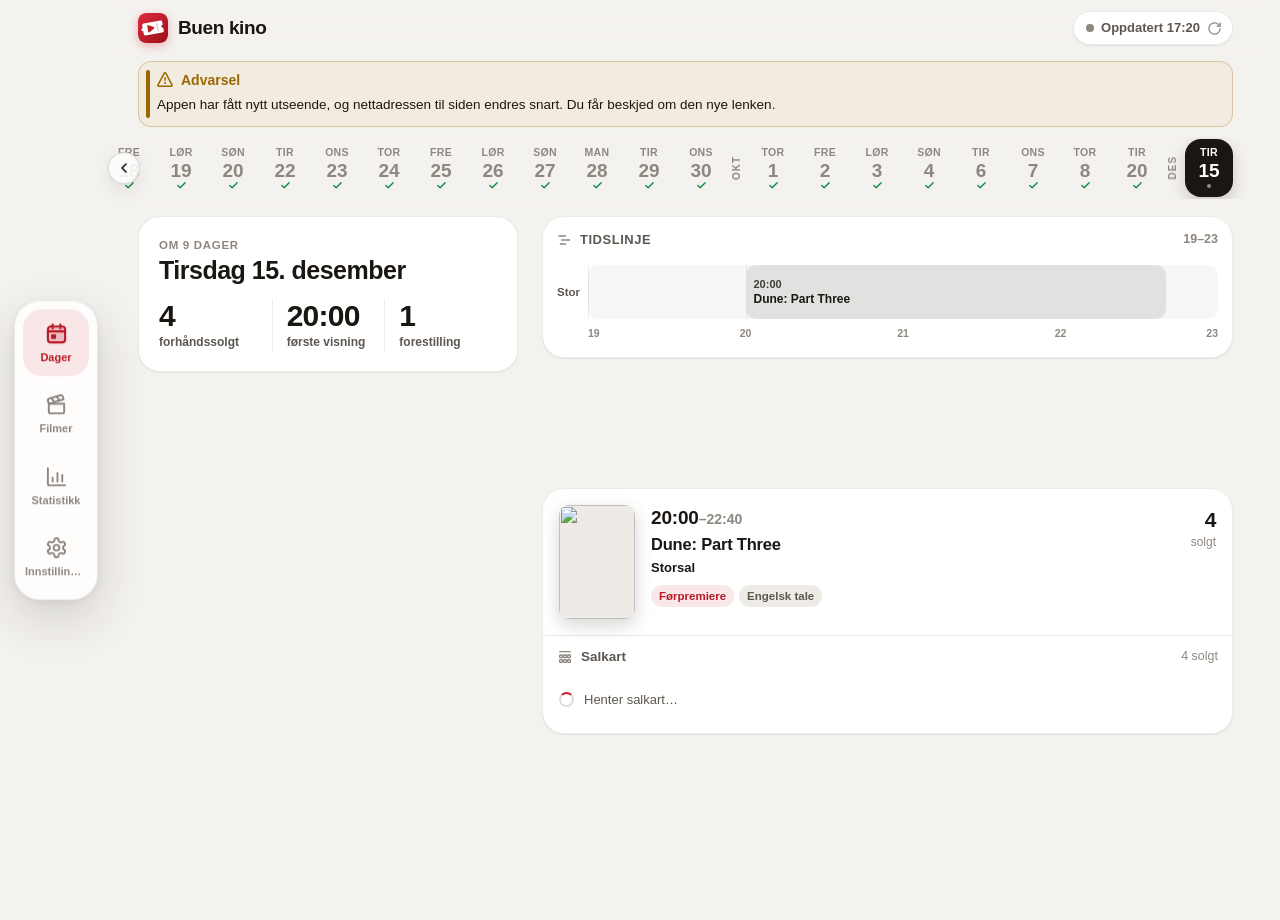
==== public/index.html @ 054a4070 "Polish the new UI: desktop layout, stretch navigation, warning banner - Desktop: rail centred on the" ====
<!DOCTYPE html>
<html lang="nb" data-theme="light">
  <head>
    <meta charset="UTF-8" />
    <meta name="viewport" content="width=device-width, initial-scale=1, viewport-fit=cover" />
    <meta name="theme-color" content="#f4f2ef" />
    <meta name="color-scheme" content="light dark" />
    <meta name="mobile-web-app-capable" content="yes" />
    <meta name="apple-mobile-web-app-capable" content="yes" />
    <meta name="apple-mobile-web-app-title" content="Cinema Info" />
    <meta name="apple-mobile-web-app-status-bar-style" content="black-translucent" />
    <meta name="format-detection" content="telephone=no" />
    <meta name="description" content="Buen kino – program, tider, solgte billetter og innslipp" />
    <link rel="manifest" href="manifest.webmanifest" />
    <link rel="icon" href="assets/favicon.svg" type="image/svg+xml" />
    <link rel="icon" href="assets/icons/icon-192.png" type="image/png" sizes="192x192" />
    <link rel="apple-touch-icon" href="assets/apple-touch-icon.png" />
    <meta property="og:type" content="website" />
    <meta property="og:title" content="Cinema Info" />
    <meta property="og:description" content="Program, tider og solgte billetter for Buen kino" />
    <meta property="og:url" content="https://t3lluz.github.io/Cinema-Info/" />
    <meta property="og:image" content="https://t3lluz.github.io/Cinema-Info/assets/icons/icon-512.png" />
    <meta name="twitter:card" content="summary" />
    <title>Buen kino</title>
    <link rel="preconnect" href="https://api.dx.no" crossorigin />
    <link rel="preconnect" href="https://cdn.sanity.io" crossorigin />
    <link rel="stylesheet" href="css/styles.css?v=dev" />
    <script>
      // Paint the saved theme before the first frame, so a dark visitor
      // never sees a light flash. "system"/unset follows the device.
      try {
        var p = JSON.parse(localStorage.getItem("cinemaInfoPrefs") || "{}");
        var dark =
          p.theme === "dark" ||
          (p.theme !== "light" &&
            window.matchMedia &&
            window.matchMedia("(prefers-color-scheme: dark)").matches);
        document.documentElement.dataset.theme = dark ? "dark" : "light";
        document.querySelector('meta[name="theme-color"]').content = dark ? "#0c0c0e" : "#f4f2ef";
        if (p.lang === "en") document.documentElement.lang = "en";
      } catch (e) {}
    </script>
    <link rel="modulepreload" href="js/i18n.js?v=dev" />
    <link rel="modulepreload" href="js/core.js?v=dev" />
    <link rel="modulepreload" href="js/data.js?v=dev" />
    <link rel="modulepreload" href="js/ui.js?v=dev" />
    <link rel="modulepreload" href="js/seats.js?v=dev" />
    <link rel="modulepreload" href="js/day.js?v=dev" />
    <link rel="modulepreload" href="js/movies.js?v=dev" />
    <link rel="modulepreload" href="js/stats.js?v=dev" />
    <link rel="modulepreload" href="js/settings.js?v=dev" />
    <link rel="modulepreload" href="js/sheet.js?v=dev" />
  </head>
  <body data-tab="day">
    <div id="app" class="app">
      <header id="appbar" class="appbar">
        <div class="appbar-row">
          <div class="brand">
            <img class="brand-mark" src="assets/favicon.svg" alt="" width="30" height="30" />
            <span class="brand-name">Buen kino</span>
          </div>
          <button id="statusBtn" class="status-btn" type="button" data-kind="loading" aria-label="Oppdater">
            <span class="status-dot" aria-hidden="true"></span>
            <span id="statusText" class="status-text">Henter…</span>
            <svg class="icon status-icon" viewBox="0 0 24 24" fill="none" stroke="currentColor" stroke-width="2" stroke-linecap="round" stroke-linejoin="round" aria-hidden="true"><path d="M21 12a9 9 0 1 1-2.6-6.4L21 8"/><path d="M21 3v5h-5"/></svg>
          </button>
        </div>
      </header>

      <!-- The warning sits right under the header on every tab and scrolls
           away; the day strip below it sticks under the header on its own. -->
      <section id="notice" class="notice" role="note" aria-label="Advarsel" hidden></section>

      <div id="dayDock" class="day-dock">
        <div id="dayBar" class="day-bar">
          <button id="jumpTodayBtn" class="jump-today" type="button" inert aria-hidden="true" data-i18n-aria="jumpTodayAria" aria-label="Gå til i dag">
            <svg class="icon" viewBox="0 0 24 24" fill="none" stroke="currentColor" stroke-width="2.4" stroke-linecap="round" stroke-linejoin="round" aria-hidden="true"><path d="m15 18-6-6 6-6"/></svg>
            <span data-i18n="jumpToday">I dag</span>
          </button>
          <div class="hs hs-days" data-hs>
            <button type="button" class="hs-btn hs-prev" data-hs-dir="-1" data-i18n-aria="scrollPrev" aria-label="Rull til venstre">
              <svg class="icon" viewBox="0 0 24 24" fill="none" stroke="currentColor" stroke-width="2" stroke-linecap="round" stroke-linejoin="round" aria-hidden="true"><path d="m15 18-6-6 6-6"/></svg>
            </button>
            <button type="button" class="hs-btn hs-next" data-hs-dir="1" data-i18n-aria="scrollNext" aria-label="Rull til høyre">
              <svg class="icon" viewBox="0 0 24 24" fill="none" stroke="currentColor" stroke-width="2" stroke-linecap="round" stroke-linejoin="round" aria-hidden="true"><path d="m9 18 6-6-6-6"/></svg>
            </button>
            <div id="dayTabs" class="day-strip" data-hs-track role="tablist" data-i18n-aria="chooseDay" aria-label="Velg dag"></div>
          </div>
        </div>
      </div>

      <div id="ptr" class="ptr" aria-hidden="true">
        <span class="ptr-bubble">
          <svg class="icon ptr-icon" viewBox="0 0 24 24" fill="none" stroke="currentColor" stroke-width="2.2" stroke-linecap="round" stroke-linejoin="round"><path d="M21 12a9 9 0 1 1-2.6-6.4L21 8"/><path d="M21 3v5h-5"/></svg>
        </span>
        <span class="ptr-label">Dra for å oppdatere</span>
      </div>

      <main class="main">
        <section id="view-day" class="view view-day" aria-live="polite">
          <div id="pager" class="pager">
            <div id="dayPage" class="page">
              <div class="card skeleton-card is-hero" aria-hidden="true"><i></i><i></i><i></i></div>
              <div class="day-shows" aria-hidden="true">
                <div class="card skeleton-card is-short"><i></i><i></i></div>
                <div class="card skeleton-card is-short"><i></i><i></i></div>
              </div>
            </div>
            <div id="dayGhost" class="page is-ghost" hidden aria-hidden="true"></div>
          </div>
        </section>

        <section id="view-movies" class="view view-movies" hidden>
          <div class="page">
            <div id="moviesHead"></div>
            <div class="search" role="search">
              <svg class="icon search-icon" viewBox="0 0 24 24" fill="none" stroke="currentColor" stroke-width="2" stroke-linecap="round" stroke-linejoin="round" aria-hidden="true"><circle cx="11" cy="11" r="7"/><path d="m20 20-3.6-3.6"/></svg>
              <input
                id="searchInput"
                type="search"
                enterkeyhint="search"
                autocomplete="off"
                autocorrect="off"
                autocapitalize="off"
                spellcheck="false"
                maxlength="100"
                data-i18n-placeholder="searchPlaceholder"
                placeholder="Søk film, dag eller klokkeslett…"
                data-i18n-aria="searchAria"
                aria-label="Søk etter film, dag eller klokkeslett på Buen"
                aria-controls="searchResults"
                aria-expanded="false"
              />
              <button id="searchClear" class="search-clear" type="button" hidden data-i18n-aria="searchClear" aria-label="Tøm søk">
                <svg class="icon" viewBox="0 0 24 24" fill="none" stroke="currentColor" stroke-width="2.4" stroke-linecap="round" aria-hidden="true"><path d="M18 6 6 18M6 6l12 12"/></svg>
              </button>
            </div>
            <div id="searchResults" class="search-results" hidden></div>
            <div id="moviesBody"></div>
          </div>
        </section>

        <section id="view-stats" class="view view-stats" hidden>
          <div id="statsContent" class="page"></div>
        </section>

        <section id="view-settings" class="view view-settings" hidden>
          <div id="settingsContent" class="page"></div>
        </section>
      </main>

      <nav id="tabbar" class="tabbar" data-i18n-aria="nav.aria" aria-label="Hovedmeny">
        <div class="tabbar-inner" role="tablist">
          <span class="tab-indicator" aria-hidden="true"></span>
          <button type="button" class="tab" role="tab" data-tab="day" aria-selected="true" aria-controls="view-day">
            <svg class="icon nav-icon ni-day" viewBox="0 0 24 24" fill="none" stroke="currentColor" stroke-width="2" stroke-linecap="round" stroke-linejoin="round" aria-hidden="true"><rect class="ni-fill" x="3" y="4.5" width="18" height="16.5" rx="3"/><path d="M3 9.5h18"/><path class="ni-rings" d="M8 2.5v4M16 2.5v4"/><path class="ni-date" d="M7.5 13.5h3v3h-3z"/></svg>
            <span class="tab-label" data-i18n="nav.day">Dager</span>
          </button>
          <button type="button" class="tab" role="tab" data-tab="movies" aria-selected="false" aria-controls="view-movies">
            <svg class="icon nav-icon ni-movies" viewBox="0 0 24 24" fill="none" stroke="currentColor" stroke-width="2" stroke-linecap="round" stroke-linejoin="round" aria-hidden="true"><path class="ni-fill" d="M4 11v8a2 2 0 0 0 2 2h12a2 2 0 0 0 2-2v-8H4Z"/><g class="ni-clap"><path class="ni-fill" d="m4 11-.9-2.9a2 2 0 0 1 1.3-2.5L16 2.1a2 2 0 0 1 2.5 1.3l.9 2.9L4 11Z"/><path d="m6.6 5 3.4 4.2M11.9 3.4l3.3 4.2"/></g></svg>
            <span class="tab-label" data-i18n="nav.movies">Filmer</span>
          </button>
          <button type="button" class="tab" role="tab" data-tab="stats" aria-selected="false" aria-controls="view-stats">
            <svg class="icon nav-icon ni-stats" viewBox="0 0 24 24" fill="none" stroke="currentColor" stroke-width="2" stroke-linecap="round" stroke-linejoin="round" aria-hidden="true"><path d="M3 3v16a2 2 0 0 0 2 2h16"/><path class="ni-bar ni-b1" d="M8 17v-4"/><path class="ni-bar ni-b2" d="M13 17V8"/><path class="ni-bar ni-b3" d="M18 17v-7"/></svg>
            <span class="tab-label" data-i18n="nav.stats">Statistikk</span>
          </button>
          <button type="button" class="tab" role="tab" data-tab="settings" aria-selected="false" aria-controls="view-settings">
            <svg class="icon nav-icon ni-settings" viewBox="0 0 24 24" fill="none" stroke="currentColor" stroke-width="2" stroke-linecap="round" stroke-linejoin="round" aria-hidden="true"><g class="ni-gear"><path class="ni-fill" d="M12.2 2h-.4a2 2 0 0 0-2 2v.2a2 2 0 0 1-1 1.7l-.4.3a2 2 0 0 1-2 0l-.2-.1a2 2 0 0 0-2.7.7l-.2.4a2 2 0 0 0 .7 2.7l.2.1a2 2 0 0 1 1 1.7v.5a2 2 0 0 1-1 1.7l-.2.1a2 2 0 0 0-.7 2.7l.2.4a2 2 0 0 0 2.7.7l.2-.1a2 2 0 0 1 2 0l.4.3a2 2 0 0 1 1 1.7v.2a2 2 0 0 0 2 2h.4a2 2 0 0 0 2-2v-.2a2 2 0 0 1 1-1.7l.4-.3a2 2 0 0 1 2 0l.2.1a2 2 0 0 0 2.7-.7l.2-.4a2 2 0 0 0-.7-2.7l-.2-.1a2 2 0 0 1-1-1.7v-.5a2 2 0 0 1 1-1.7l.2-.1a2 2 0 0 0 .7-2.7l-.2-.4a2 2 0 0 0-2.7-.7l-.2.1a2 2 0 0 1-2 0l-.4-.3a2 2 0 0 1-1-1.7V4a2 2 0 0 0-2-2Z"/><circle class="ni-hub" cx="12" cy="12" r="3"/></g></svg>
            <span class="tab-label" data-i18n="nav.settings">Innstillinger</span>
          </button>
        </div>
      </nav>
    </div>

    <div id="sheet" class="sheet" hidden>
      <button type="button" class="sheet-backdrop" data-sheet-close tabindex="-1" data-i18n-aria="sheetClose" aria-label="Lukk"></button>
      <div class="sheet-panel" role="dialog" aria-modal="true" aria-labelledby="sheetTitle">
        <div class="sheet-grab" aria-hidden="true"><span></span></div>
        <button type="button" class="sheet-close" data-sheet-close data-i18n-aria="sheetClose" aria-label="Lukk">
          <svg class="icon" viewBox="0 0 24 24" fill="none" stroke="currentColor" stroke-width="2.4" stroke-linecap="round" aria-hidden="true"><path d="M18 6 6 18M6 6l12 12"/></svg>
        </button>
        <div id="sheetBody" class="sheet-body"></div>
      </div>
    </div>

    <div id="toasts" class="toasts" aria-live="polite"></div>

    <!-- Bridge endpoints. Both functions are self-hosted on t3lluserver
         and published over Tailscale Funnel; the app falls back to the
         Supabase Edge Functions if this block is removed. Details and
         the systemd/Funnel setup: deploy/deno/README.md. -->
    <script>
      window.CINEMA_INFO_BRIDGE = {
        dxWebLogin: "https://t3lluserver.tail5b2262.ts.net/dx-web-login",
        omdbLookup: "https://t3lluserver.tail5b2262.ts.net/omdb-lookup",
      };
    </script>
    <script src="js/app.js?v=dev" type="module"></script>
  </body>
</html>
---- public/css/styles.css ----
/* Cinema Info — Buen kino
 *
 * Mobile first. Tokens on :root, redefined for dark. Cards on a warm
 * paper background in light, near-black in dark; Buen red is the accent
 * and is never used for a plain "number"; green means live / inside,
 * amber means soon / waiting, blue means held.
 */

/* —— Tokens ———————————————————————————————————————————————————————— */

:root {
  --font: -apple-system, BlinkMacSystemFont, "SF Pro Text", "Segoe UI Variable Text", "Segoe UI",
    Roboto, "Helvetica Neue", Arial, sans-serif;
  --font-display: -apple-system, BlinkMacSystemFont, "SF Pro Display", "Segoe UI Variable Display",
    "Segoe UI", Roboto, "Helvetica Neue", Arial, sans-serif;
  --mono: ui-monospace, "SF Mono", Menlo, Consolas, monospace;

  --safe-top: env(safe-area-inset-top, 0px);
  --safe-bottom: env(safe-area-inset-bottom, 0px);
  --safe-left: env(safe-area-inset-left, 0px);
  --safe-right: env(safe-area-inset-right, 0px);

  --r-xl: 22px;
  --r-lg: 16px;
  --r-md: 13px;
  --r-sm: 10px;

  --ease: cubic-bezier(0.22, 1, 0.36, 1);
  --ease-spring: cubic-bezier(0.34, 1.32, 0.64, 1);
  --ease-swift: cubic-bezier(0.2, 0.9, 0.25, 1);

  --page-max: 680px;
  --pad: 16px;
  --tabbar-h: 66px;
  --appbar-h: 120px;
  --bar-h: 56px;

  --bg: #f4f2ef;
  --bg-elev: #ffffff;
  --bg-sunk: #eeebe7;
  --bg-hover: rgba(30, 24, 18, 0.045);
  --ink: #1a1612;
  --ink-2: #5d5750;
  --ink-3: #8e877f;
  --line: rgba(30, 24, 18, 0.085);
  --line-strong: rgba(30, 24, 18, 0.15);
  --accent: #d0202e;
  --accent-ink: #ffffff;
  --accent-text: #b81a27;
  --accent-soft: rgba(208, 32, 46, 0.1);
  --live: #138a43;
  --live-ink: #ffffff;
  --live-soft: rgba(19, 138, 67, 0.12);
  --soon: #b45309;
  --soon-soft: rgba(217, 119, 6, 0.14);
  --hold: #2563eb;
  --hold-soft: rgba(37, 99, 235, 0.11);
  /* GitHub's "attention" colours, for the warning. */
  --warn-fg: #9a6700;
  --warn-line: #9a6700;
  --warn-border: rgba(154, 103, 0, 0.28);
  --warn-bg: rgba(212, 167, 44, 0.08);
  --chart: #4b453f;
  --chart-soft: #cdc7c0;
  --seat-free: rgba(30, 24, 18, 0.32);
  --seat-sold: #d0202e;
  --seat-wait: #e08a0b;
  --seat-in: #16a34a;
  --seat-hold: #2563eb;
  --seat-block: #b9b2aa;
  --glass: rgba(244, 242, 239, 0.8);
  --glass-strong: rgba(255, 255, 255, 0.84);
  --scrim: rgba(14, 11, 8, 0.42);
  --shadow-sm: 0 1px 2px rgba(30, 24, 18, 0.05), 0 1px 1px rgba(30, 24, 18, 0.03);
  --shadow-md: 0 6px 20px rgba(30, 24, 18, 0.08), 0 1px 3px rgba(30, 24, 18, 0.06);
  --shadow-lg: 0 18px 50px rgba(30, 24, 18, 0.16), 0 2px 8px rgba(30, 24, 18, 0.08);
  --poster-shadow: 0 6px 18px rgba(30, 24, 18, 0.18);

  color-scheme: light;
}

:root[data-theme="dark"] {
  --bg: #0c0c0e;
  --bg-elev: #17171a;
  --bg-sunk: #222226;
  --bg-hover: rgba(255, 255, 255, 0.05);
  --ink: #f4f4f3;
  --ink-2: #aaa59f;
  --ink-3: #77726c;
  --line: rgba(255, 255, 255, 0.075);
  --line-strong: rgba(255, 255, 255, 0.14);
  --accent: #ff4757;
  --accent-ink: #ffffff;
  --accent-text: #ff6b78;
  --accent-soft: rgba(255, 71, 87, 0.15);
  --live: #3ddc84;
  --live-ink: #04210f;
  --live-soft: rgba(61, 220, 132, 0.14);
  --soon: #fbbf24;
  --soon-soft: rgba(251, 191, 36, 0.15);
  --hold: #6aa5ff;
  --hold-soft: rgba(106, 165, 255, 0.15);
  --warn-fg: #d29922;
  --warn-line: #9e6a03;
  --warn-border: rgba(187, 128, 9, 0.4);
  --warn-bg: rgba(187, 128, 9, 0.1);
  --chart: #d9d4ce;
  --chart-soft: #4f4a45;
  --seat-free: rgba(255, 255, 255, 0.3);
  --seat-sold: #ff4757;
  --seat-wait: #f5a524;
  --seat-in: #2fd07a;
  --seat-hold: #5d9cff;
  --seat-block: #4a4643;
  --glass: rgba(12, 12, 14, 0.74);
  --glass-strong: rgba(30, 30, 34, 0.8);
  --scrim: rgba(0, 0, 0, 0.6);
  --shadow-sm: 0 1px 2px rgba(0, 0, 0, 0.4);
  --shadow-md: 0 8px 24px rgba(0, 0, 0, 0.45);
  --shadow-lg: 0 22px 60px rgba(0, 0, 0, 0.6), 0 2px 8px rgba(0, 0, 0, 0.4);
  --poster-shadow: 0 8px 22px rgba(0, 0, 0, 0.5);

  color-scheme: dark;
}

/* —— Base ————————————————————————————————————————————————————————— */

*,
*::before,
*::after {
  box-sizing: border-box;
}

html {
  background: var(--bg);
  -webkit-text-size-adjust: 100%;
  text-size-adjust: 100%;
  /* The app has its own pull-to-refresh; the browser's would reload. */
  overscroll-behavior-y: contain;
  scroll-padding-top: calc(var(--appbar-h) + 12px);
  /* A tab short enough to need no scrollbar must not shift the layout. */
  scrollbar-gutter: stable;
}

body {
  margin: 0;
  min-height: 100dvh;
  font-family: var(--font);
  font-size: 15px;
  line-height: 1.4;
  color: var(--ink);
  background: var(--bg);
  -webkit-font-smoothing: antialiased;
  -moz-osx-font-smoothing: grayscale;
  -webkit-tap-highlight-color: transparent;
  overflow-x: clip;
}

html.sheet-open,
html.sheet-open body {
  overflow: hidden;
}

button,
input {
  font: inherit;
  color: inherit;
}

button {
  cursor: pointer;
  -webkit-user-select: none;
  user-select: none;
  -webkit-touch-callout: none;
}

button:disabled {
  cursor: default;
}

img {
  max-width: 100%;
}

h1,
h2,
h3,
p {
  margin: 0;
}

:focus-visible {
  outline: 2.5px solid var(--accent);
  outline-offset: 2px;
}

[hidden] {
  display: none !important;
}

.no-trans {
  transition: none !important;
}

.theme-anim *,
.theme-anim *::before,
.theme-anim *::after {
  transition:
    background-color 0.35s ease,
    border-color 0.35s ease,
    color 0.35s ease,
    fill 0.35s ease,
    stroke 0.35s ease !important;
}

.icon {
  width: 20px;
  height: 20px;
  flex: none;
}
.icon-xs {
  width: 13px;
  height: 13px;
}
.icon-sm {
  width: 16px;
  height: 16px;
}

.eyebrow {
  font-size: 11.5px;
  font-weight: 700;
  letter-spacing: 0.06em;
  text-transform: uppercase;
  color: var(--ink-3);
}

@keyframes spin {
  to {
    transform: rotate(360deg);
  }
}

@keyframes pulse {
  0% {
    box-shadow: 0 0 0 0 currentColor;
  }
  70% {
    box-shadow: 0 0 0 6px transparent;
  }
  100% {
    box-shadow: 0 0 0 0 transparent;
  }
}

@keyframes shimmer {
  from {
    background-position: 200% 0;
  }
  to {
    background-position: -200% 0;
  }
}

@keyframes rise {
  from {
    opacity: 0;
    transform: translateY(10px);
  }
  to {
    opacity: 1;
    transform: none;
  }
}

@keyframes fade-in {
  from {
    opacity: 0;
  }
  to {
    opacity: 1;
  }
}

.spinner {
  display: inline-block;
  width: 22px;
  height: 22px;
  border-radius: 50%;
  border: 2.5px solid var(--line-strong);
  border-top-color: var(--accent);
  animation: spin 0.8s linear infinite;
  flex: none;
}
.spinner-sm {
  width: 15px;
  height: 15px;
  border-width: 2px;
}

.pulse {
  display: inline-block;
  width: 7px;
  height: 7px;
  border-radius: 50%;
  background: currentColor;
  color: inherit;
  animation: pulse 1.8s ease-out infinite;
  flex: none;
}

/* —— Cards & chips ————————————————————————————————————————————————— */

.card {
  background: var(--bg-elev);
  border: 1px solid var(--line);
  border-radius: var(--r-xl);
  box-shadow: var(--shadow-sm);
}

.pill {
  display: inline-flex;
  align-items: center;
  gap: 5px;
  height: 26px;
  padding: 0 10px;
  border-radius: 999px;
  background: var(--bg-sunk);
  color: var(--ink-2);
  font-size: 12px;
  font-weight: 650;
  white-space: nowrap;
  flex: none;
}
.pill-done,
.pill-ok {
  background: var(--live-soft);
  color: var(--live);
}
.pill-bad {
  background: var(--accent-soft);
  color: var(--accent-text);
}
.pill .dot {
  width: 7px;
  height: 7px;
  border-radius: 50%;
  background: currentColor;
}

.chip {
  display: inline-flex;
  align-items: center;
  gap: 5px;
  height: 22px;
  padding: 0 8px;
  border-radius: 999px;
  font-size: 11.5px;
  font-weight: 700;
  white-space: nowrap;
  flex: none;
}
.chip-live {
  background: var(--live);
  color: var(--live-ink);
}
.chip-soon {
  background: var(--soon-soft);
  color: var(--soon);
}
.chip-done {
  background: var(--bg-sunk);
  color: var(--ink-3);
}
.chip-quiet {
  background: var(--bg-sunk);
  color: var(--ink-2);
  font-weight: 600;
}

.tags {
  display: flex;
  flex-wrap: wrap;
  gap: 5px;
  margin-top: 8px;
}
.tag {
  display: inline-flex;
  align-items: center;
  height: 22px;
  padding: 0 8px;
  border-radius: 999px;
  background: var(--bg-sunk);
  color: var(--ink-2);
  font-size: 11.5px;
  font-weight: 650;
  white-space: nowrap;
}
.tag-premiere {
  background: var(--accent-soft);
  color: var(--accent-text);
}
.tag-club {
  background: var(--hold-soft);
  color: var(--hold);
}

.progress {
  display: block;
  height: 6px;
  border-radius: 3px;
  background: color-mix(in srgb, var(--live) 18%, transparent);
  overflow: hidden;
}
.progress > span {
  display: block;
  height: 100%;
  border-radius: 3px;
  background: var(--live);
  transition: width 1s linear;
}

/* Buttons */
.btn {
  display: inline-flex;
  align-items: center;
  justify-content: center;
  gap: 7px;
  height: 42px;
  padding: 0 16px;
  border-radius: 12px;
  border: 1px solid var(--line-strong);
  background: var(--bg-elev);
  color: var(--ink);
  font-size: 14px;
  font-weight: 650;
  text-decoration: none;
  white-space: nowrap;
  transition:
    transform 0.15s var(--ease),
    background-color 0.15s,
    opacity 0.15s;
}
.btn:active:not(:disabled) {
  transform: scale(0.97);
}
.btn:disabled {
  opacity: 0.5;
}
.btn-sm {
  height: 34px;
  padding: 0 12px;
  font-size: 13px;
  border-radius: 10px;
}
.btn-primary {
  background: var(--accent);
  border-color: transparent;
  color: var(--accent-ink);
}
.btn-ghost {
  background: transparent;
  border-color: transparent;
  color: var(--accent-text);
}
.btn-block {
  width: 100%;
}
.link-btn {
  border: 0;
  background: none;
  padding: 4px 2px;
  color: var(--accent-text);
  font-size: 13px;
  font-weight: 650;
}
.icon-btn {
  display: grid;
  place-items: center;
  width: 38px;
  height: 38px;
  border-radius: 50%;
  border: 1px solid var(--line);
  background: var(--bg-elev);
  color: var(--ink);
  box-shadow: var(--shadow-sm);
  transition:
    transform 0.15s var(--ease),
    opacity 0.15s;
}
.icon-btn:active:not(:disabled) {
  transform: scale(0.92);
}
.icon-btn:disabled {
  opacity: 0.35;
}

@media (hover: hover) {
  .btn:hover:not(:disabled) {
    background: var(--bg-sunk);
  }
  .btn-primary:hover:not(:disabled) {
    background: color-mix(in srgb, var(--accent) 88%, black);
  }
  .btn-ghost:hover:not(:disabled) {
    background: var(--accent-soft);
  }
  .icon-btn:hover:not(:disabled) {
    background: var(--bg-sunk);
  }
}

/* —— Skeletons, empty states ———————————————————————————————————————— */

.skeleton-card {
  display: grid;
  align-content: start;
  gap: 12px;
  height: 128px;
  padding: 18px;
}
.skeleton-card.is-short {
  height: 112px;
}
.skeleton-card.is-hero {
  height: 240px;
}
.skeleton-card i,
.skeleton-lines i,
.up-card.skeleton,
.tickets-loading {
  display: block;
  height: 14px;
  border-radius: 7px;
  background: linear-gradient(
    90deg,
    var(--bg-sunk) 0%,
    color-mix(in srgb, var(--bg-sunk) 50%, var(--bg-elev)) 50%,
    var(--bg-sunk) 100%
  );
  background-size: 200% 100%;
  animation: shimmer 1.4s linear infinite;
}
.skeleton-card i:nth-child(1) {
  width: 38%;
}
.skeleton-card i:nth-child(2) {
  width: 72%;
  height: 20px;
}
.skeleton-card i:nth-child(3) {
  width: 56%;
}
.skeleton-lines {
  display: grid;
  gap: 10px;
  margin-top: 14px;
}
.skeleton-lines i:nth-child(2) {
  width: 86%;
}
.skeleton-lines i:nth-child(3) {
  width: 64%;
}

.empty {
  display: grid;
  justify-items: center;
  gap: 6px;
  padding: 44px 20px;
  text-align: center;
  color: var(--ink-2);
  animation: fade-in 0.4s var(--ease) both;
}
.empty-icon {
  display: grid;
  place-items: center;
  width: 56px;
  height: 56px;
  margin-bottom: 6px;
  border-radius: 50%;
  background: var(--bg-sunk);
  color: var(--ink-3);
}
.empty-icon .icon {
  width: 26px;
  height: 26px;
}
.empty-title {
  font-size: 15.5px;
  font-weight: 650;
  color: var(--ink);
}
.empty-text {
  font-size: 13.5px;
}
.empty .btn {
  margin-top: 10px;
}

.banner {
  padding: 10px 14px;
  border-radius: var(--r-md);
  background: var(--soon-soft);
  color: var(--soon);
  font-size: 13px;
  font-weight: 600;
}

/* —— Sideways scrollers ————————————————————————————————————————————
 * ‹ › buttons over every horizontal list, on desktop only: phones and
 * tablets swipe, so there the buttons stay out of the way. Each one
 * shows only while there is more to see on its side.
 */
.hs {
  position: relative;
  min-width: 0;
}
.hs-btn {
  display: none;
}
@media (min-width: 1024px) and (hover: hover) {
  .hs-btn {
    position: absolute;
    top: var(--hs-y, 50%);
    z-index: 6;
    display: grid;
    place-items: center;
    width: var(--hs-size, 40px);
    height: var(--hs-size, 40px);
    margin-top: calc(var(--hs-size, 40px) / -2);
    padding: 0;
    border: 1px solid var(--line-strong);
    border-radius: 50%;
    background: var(--glass-strong);
    -webkit-backdrop-filter: saturate(1.6) blur(14px);
    backdrop-filter: saturate(1.6) blur(14px);
    color: var(--ink);
    box-shadow: var(--shadow-md);
    opacity: 0;
    visibility: hidden;
    transform: scale(0.75);
    transition:
      opacity 0.2s var(--ease),
      transform 0.32s var(--ease-spring),
      background-color 0.15s,
      visibility 0s linear 0.32s;
  }
  .hs-btn .icon {
    width: calc(var(--hs-size, 40px) * 0.5);
    height: calc(var(--hs-size, 40px) * 0.5);
    stroke-width: 2.4;
  }
  .hs-prev {
    left: var(--hs-inset, 8px);
  }
  .hs-next {
    right: var(--hs-inset, 8px);
  }
  .hs.can-prev > .hs-prev,
  .hs.can-next > .hs-next {
    opacity: 1;
    visibility: visible;
    transform: none;
    transition-delay: 0s;
  }
  .hs.can-prev > .hs-prev:hover,
  .hs.can-next > .hs-next:hover {
    background: var(--bg-elev);
    transform: scale(1.06);
  }
  .hs.can-prev > .hs-prev:active,
  .hs.can-next > .hs-next:active {
    transform: scale(0.9);
  }
  .hs-sm {
    --hs-size: 30px;
    --hs-inset: 4px;
  }
  .hs-days {
    --hs-size: 32px;
    --hs-inset: 2px;
  }
  .hs-tl {
    --hs-y: calc(50% - 10px);
  }
  .hs-posters {
    --hs-y: 40%;
    --hs-inset: -6px;
  }
  .hs-cast {
    --hs-size: 34px;
    --hs-y: 36px;
    --hs-inset: -4px;
  }
}

/* —— Warning ————————————————————————————————————————————————————————
 * Styled after GitHub's [!WARNING] alert: an amber rule down the left,
 * the alert triangle and title in amber, the message in body text —
 * here inside a box so it reads as one block on the page. Always shown.
 */
.notice {
  max-width: calc(var(--page-max) + var(--safe-left) + var(--safe-right));
  margin: 0 auto;
  padding: 4px calc(var(--pad) + var(--safe-right)) 8px calc(var(--pad) + var(--safe-left));
}
.notice-box {
  position: relative;
  padding: 10px 14px 11px 18px;
  overflow: hidden;
  border: 1px solid var(--warn-border);
  border-radius: var(--r-md);
  background: var(--warn-bg);
  animation: rise 0.5s var(--ease) 0.1s both;
}
.notice-box::before {
  content: "";
  position: absolute;
  top: 8px;
  bottom: 8px;
  left: 7px;
  width: 4px;
  border-radius: 2px;
  background: var(--warn-line);
}
.notice-title {
  display: flex;
  align-items: center;
  gap: 8px;
  font-size: 14px;
  font-weight: 650;
  line-height: 1;
  color: var(--warn-fg);
}
.notice-icon {
  flex: none;
  width: 16px;
  height: 16px;
}
.notice-body {
  margin-top: 7px;
  font-size: 13.5px;
  line-height: 1.45;
  color: var(--ink);
}

/* —— App bar ———————————————————————————————————————————————————————— */

.appbar {
  position: sticky;
  top: 0;
  z-index: 30;
  padding-top: var(--safe-top);
  padding-left: var(--safe-left);
  padding-right: var(--safe-right);
  background: var(--glass);
  -webkit-backdrop-filter: saturate(1.7) blur(22px);
  backdrop-filter: saturate(1.7) blur(22px);
  border-bottom: 1px solid transparent;
  transition:
    border-color 0.25s,
    box-shadow 0.25s;
}
.appbar.is-scrolled {
  border-bottom-color: var(--line);
  box-shadow: 0 6px 20px rgba(0, 0, 0, 0.04);
}

.appbar-row {
  display: flex;
  align-items: center;
  justify-content: space-between;
  gap: 12px;
  height: 56px;
  max-width: var(--page-max);
  margin: 0 auto;
  padding: 0 var(--pad);
}

.brand {
  display: flex;
  align-items: center;
  gap: 10px;
  min-width: 0;
}
.brand-mark {
  width: 30px;
  height: 30px;
  border-radius: 8px;
  box-shadow: 0 3px 10px rgba(208, 32, 46, 0.3);
}
.brand-name {
  font-family: var(--font-display);
  font-size: 19px;
  font-weight: 760;
  letter-spacing: -0.02em;
  white-space: nowrap;
}

.status-btn {
  display: inline-flex;
  align-items: center;
  gap: 7px;
  height: 34px;
  padding: 0 10px 0 12px;
  border-radius: 999px;
  border: 1px solid var(--line);
  background: var(--bg-elev);
  color: var(--ink-2);
  font-size: 13px;
  font-weight: 650;
  font-variant-numeric: tabular-nums;
  box-shadow: var(--shadow-sm);
  transition: transform 0.15s var(--ease);
}
.status-btn:active {
  transform: scale(0.96);
}
.status-dot {
  width: 8px;
  height: 8px;
  border-radius: 50%;
  background: var(--ink-3);
  color: var(--ink-3);
}
.status-btn[data-kind="live"] .status-dot {
  background: var(--live);
  color: var(--live);
  animation: pulse 2.2s ease-out infinite;
}
.status-btn[data-kind="offline"] .status-dot {
  background: var(--soon);
}
.status-btn[data-kind="error"] .status-dot {
  background: var(--accent);
}
.status-btn[data-kind="offline"],
.status-btn[data-kind="error"] {
  color: var(--ink);
}
.status-icon {
  width: 15px;
  height: 15px;
  color: var(--ink-3);
}
.status-btn.is-busy .status-icon {
  color: var(--accent);
  animation: spin 0.85s linear infinite;
}

/* Day strip — only on the day tab. Its own pinned bar, so the warning can
 * sit between it and the header and scroll away while the strip docks
 * right under the header. */
.day-dock {
  position: sticky;
  top: var(--bar-h, 56px);
  z-index: 29;
  padding-left: var(--safe-left);
  padding-right: var(--safe-right);
  background: var(--glass);
  -webkit-backdrop-filter: saturate(1.7) blur(22px);
  backdrop-filter: saturate(1.7) blur(22px);
  border-bottom: 1px solid transparent;
  transition:
    border-color 0.25s,
    box-shadow 0.25s;
}
.day-dock.is-docked {
  border-bottom-color: var(--line);
  box-shadow: 0 6px 20px rgba(0, 0, 0, 0.04);
}
body:not([data-tab="day"]) .day-dock {
  display: none;
}
.day-bar {
  display: flex;
  align-items: center;
  max-width: var(--page-max);
  margin: 0 auto;
  padding: 2px 0 10px;
}

.jump-today {
  display: inline-flex;
  align-items: center;
  gap: 3px;
  flex: none;
  height: 34px;
  max-width: 0;
  margin-left: 0;
  padding: 0;
  border: 0;
  border-radius: 999px;
  background: var(--accent);
  color: var(--accent-ink);
  font-size: 13px;
  font-weight: 700;
  white-space: nowrap;
  overflow: hidden;
  opacity: 0;
  transition:
    max-width 0.36s var(--ease),
    padding 0.36s var(--ease),
    margin 0.36s var(--ease),
    opacity 0.2s;
}
.jump-today.is-shown {
  max-width: 110px;
  margin-left: var(--pad);
  padding: 0 12px 0 8px;
  opacity: 1;
}
.jump-today .icon {
  width: 16px;
  height: 16px;
  transition: transform 0.3s var(--ease);
}
.jump-today[data-dir="forward"] .icon {
  transform: rotate(180deg);
}

.hs-days {
  flex: 1;
}
.day-strip {
  min-width: 0;
  overflow-x: auto;
  overflow-y: hidden;
  scrollbar-width: none;
  overscroll-behavior-x: contain;
  -webkit-mask-image: linear-gradient(90deg, transparent 0, #000 14px, #000 calc(100% - 14px), transparent);
  mask-image: linear-gradient(90deg, transparent 0, #000 14px, #000 calc(100% - 14px), transparent);
}
.day-strip::-webkit-scrollbar {
  display: none;
}
.day-track {
  position: relative;
  display: flex;
  align-items: stretch;
  gap: 4px;
  width: max-content;
  padding: 2px var(--pad);
}
/* Position and size are driven from JS (slideTo in ui.js): it stretches
 * between days instead of bouncing. Only the colour eases here. */
.day-indicator {
  position: absolute;
  top: 0;
  left: 0;
  border-radius: 16px;
  background: var(--ink);
  box-shadow: 0 6px 16px rgba(0, 0, 0, 0.18);
  opacity: 0;
  pointer-events: none;
  will-change: transform, width;
  transition:
    background-color 0.25s,
    box-shadow 0.25s,
    opacity 0.2s;
}
.day-indicator.is-placed {
  opacity: 1;
}
.day-month {
  align-self: center;
  writing-mode: vertical-rl;
  transform: rotate(180deg);
  font-size: 10px;
  font-weight: 750;
  letter-spacing: 0.1em;
  text-transform: uppercase;
  color: var(--ink-3);
  padding: 0 1px;
}
.day-chip {
  position: relative;
  z-index: 1;
  display: grid;
  grid-template-rows: auto auto 8px;
  justify-items: center;
  align-content: center;
  width: 48px;
  height: 58px;
  padding: 0;
  border: 0;
  border-radius: 16px;
  background: transparent;
  color: var(--ink);
  transition: color 0.25s;
}
.dc-wd {
  font-size: 10.5px;
  font-weight: 700;
  letter-spacing: 0.03em;
  text-transform: uppercase;
  color: var(--ink-3);
  transition: color 0.25s;
}
.day-chip.is-today .dc-wd {
  color: var(--accent-text);
}
.dc-num {
  font-family: var(--font-display);
  font-size: 19px;
  font-weight: 720;
  line-height: 1.15;
  font-variant-numeric: tabular-nums;
}
.day-chip.is-past {
  color: var(--ink-3);
}
.dc-dots {
  display: flex;
  gap: 3px;
  align-items: center;
  height: 8px;
}
.dc-dots i {
  width: 4px;
  height: 4px;
  border-radius: 50%;
  background: currentColor;
  opacity: 0.5;
}
.dc-check {
  display: none;
  height: 8px;
  align-items: center;
}
.dc-check .icon {
  width: 11px;
  height: 11px;
  stroke-width: 3;
}
.day-chip.is-done .dc-dots {
  display: none;
}
.day-chip.is-done .dc-check {
  display: flex;
  color: var(--live);
}
.day-chip[aria-selected="true"] {
  color: var(--bg-elev);
}
.day-chip[aria-selected="true"] .dc-wd,
.day-chip[aria-selected="true"].is-done .dc-check {
  color: var(--bg-elev);
}
.day-chip[aria-selected="true"].is-today ~ .day-indicator,
.day-track:has(.day-chip.is-today[aria-selected="true"]) .day-indicator {
  background: var(--accent);
  box-shadow: 0 6px 18px color-mix(in srgb, var(--accent) 35%, transparent);
}
.day-track:has(.day-chip.is-today[aria-selected="true"]) .day-chip.is-today {
  color: var(--accent-ink);
}
.day-track:has(.day-chip.is-today[aria-selected="true"]) .day-chip.is-today .dc-wd {
  color: var(--accent-ink);
}
.dc-num,
.dc-wd {
  transition:
    color 0.25s,
    transform 0.2s var(--ease);
}
.day-chip:active .dc-num {
  transform: scale(0.9);
}
@media (hover: hover) {
  .day-chip:not([aria-selected="true"]):hover {
    background: var(--bg-hover);
  }
}

/* Pull to refresh */
.ptr {
  --pull: 0;
  position: fixed;
  top: calc(var(--bar-h) + 6px);
  left: 50%;
  z-index: 25;
  display: grid;
  justify-items: center;
  gap: 6px;
  pointer-events: none;
  transform: translate(-50%, calc(var(--pull) * 1px - 52px));
  opacity: min(1, calc(var(--pull) / 48));
  transition:
    transform 0.32s var(--ease),
    opacity 0.2s;
}
.ptr.is-pulling {
  transition: none;
}
.ptr-bubble {
  display: grid;
  place-items: center;
  width: 40px;
  height: 40px;
  border-radius: 50%;
  background: var(--bg-elev);
  border: 1px solid var(--line);
  box-shadow: var(--shadow-md);
  color: var(--ink-3);
}
.ptr-icon {
  transform: rotate(calc(var(--pull) * 4deg));
}
.ptr.is-ready .ptr-bubble,
.ptr.is-refreshing .ptr-bubble {
  color: var(--accent);
}
.ptr.is-refreshing .ptr-icon {
  animation: spin 0.8s linear infinite;
}
.ptr-label {
  font-size: 11.5px;
  font-weight: 650;
  color: var(--ink-2);
  opacity: 0;
  transition: opacity 0.2s;
}
.ptr.is-pulling .ptr-label {
  opacity: 1;
}

/* —— Layout ————————————————————————————————————————————————————————— */

.main {
  padding-bottom: calc(var(--tabbar-h) + 34px + var(--safe-bottom));
  padding-left: var(--safe-left);
  padding-right: var(--safe-right);
}

.page {
  display: flex;
  flex-direction: column;
  gap: 12px;
  max-width: var(--page-max);
  margin: 0 auto;
  padding: 6px var(--pad) 24px;
}

.view.is-entering {
  animation: view-in 0.36s var(--ease) both;
}
.view.is-entering[data-dir="next"] {
  animation-name: view-in-next;
}
.view.is-entering[data-dir="prev"] {
  animation-name: view-in-prev;
}
@keyframes view-in {
  from {
    opacity: 0;
    transform: translateY(8px);
  }
  to {
    opacity: 1;
    transform: none;
  }
}
@keyframes view-in-next {
  from {
    opacity: 0;
    transform: translateX(22px);
  }
  to {
    opacity: 1;
    transform: none;
  }
}
@keyframes view-in-prev {
  from {
    opacity: 0;
    transform: translateX(-22px);
  }
  to {
    opacity: 1;
    transform: none;
  }
}
/* Lists inside a tab follow it in, one after another. */
.view.is-entering .movie-card,
.view.is-entering .up-card,
.view.is-entering .stats-col > *,
.view.is-entering .group {
  animation: rise 0.48s var(--ease) both;
}
.view.is-entering :is(.movie-card, .up-card, .stats-col > *, .group):nth-child(2) {
  animation-delay: 35ms;
}
.view.is-entering :is(.movie-card, .up-card, .stats-col > *, .group):nth-child(3) {
  animation-delay: 70ms;
}
.view.is-entering :is(.movie-card, .up-card, .stats-col > *, .group):nth-child(4) {
  animation-delay: 100ms;
}
.view.is-entering :is(.movie-card, .up-card, .stats-col > *, .group):nth-child(5) {
  animation-delay: 130ms;
}
.view.is-entering :is(.movie-card, .up-card, .stats-col > *, .group):nth-child(n + 6) {
  animation-delay: 160ms;
}

.view-head {
  display: flex;
  align-items: flex-end;
  justify-content: space-between;
  gap: 12px;
  padding: 6px 2px 2px;
}
.view-title {
  font-family: var(--font-display);
  font-size: 30px;
  font-weight: 800;
  letter-spacing: -0.028em;
  line-height: 1.1;
}
.view-sub {
  margin-top: 3px;
  font-size: 14px;
  color: var(--ink-2);
}

.section {
  display: grid;
  gap: 10px;
  margin-top: 8px;
}
.section-head {
  display: flex;
  align-items: flex-end;
  justify-content: space-between;
  gap: 12px;
}
.section-head h2 {
  font-size: 18px;
  font-weight: 750;
  letter-spacing: -0.012em;
}
.section-head p {
  margin-top: 2px;
  font-size: 13px;
  color: var(--ink-2);
}
.count {
  display: inline-grid;
  place-items: center;
  min-width: 26px;
  height: 24px;
  padding: 0 8px;
  border-radius: 999px;
  background: var(--bg-sunk);
  color: var(--ink-2);
  font-size: 12px;
  font-weight: 700;
  font-variant-numeric: tabular-nums;
}

/* —— Day pager ——————————————————————————————————————————————————————— */

.pager {
  position: relative;
  overflow-x: clip;
  touch-action: pan-y;
  min-height: calc(100dvh - var(--appbar-h) - var(--tabbar-h) - 40px);
}
.pager > .page {
  min-height: inherit;
}
.page.is-ghost {
  position: absolute;
  left: 0;
  right: 0;
  top: 0;
}
.pager.is-dragging > .page {
  transition: none;
  will-change: transform;
}
.pager.is-settling > .page {
  transition: transform var(--settle-ms, 260ms) cubic-bezier(0.2, 0.8, 0.25, 1);
  will-change: transform;
}
.pager.is-dragging,
.pager.is-settling {
  -webkit-user-select: none;
  user-select: none;
}

.is-new {
  animation: rise 0.38s var(--ease) both;
}
.page.is-entering > :not(.day-shows),
.page.is-entering > .day-shows > * {
  animation: rise 0.42s var(--ease) both;
}
.page.is-entering > .tl-card {
  animation-delay: 35ms;
}
.page.is-entering > .day-shows > :nth-child(1) {
  animation-delay: 50ms;
}
.page.is-entering > .day-shows > :nth-child(2) {
  animation-delay: 90ms;
}
.page.is-entering > .day-shows > :nth-child(3) {
  animation-delay: 125ms;
}
.page.is-entering > .day-shows > :nth-child(4) {
  animation-delay: 155ms;
}
.page.is-entering > .day-shows > :nth-child(n + 5) {
  animation-delay: 180ms;
}

/* The showings under the summary: one column on phones and tablets,
 * two or three side by side on big screens. */
.day-shows {
  display: grid;
  grid-template-columns: minmax(0, 1fr);
  gap: 12px;
  align-items: start;
}
.show-gap {
  display: none;
}

/* —— Day hero ———————————————————————————————————————————————————————— */

.day-hero {
  padding: 16px 16px 14px;
}
.day-hero.is-today {
  background:
    radial-gradient(120% 90% at 100% 0%, color-mix(in srgb, var(--accent) 9%, transparent) 0%, transparent 60%),
    var(--bg-elev);
}
.day-hero.is-today .eyebrow {
  color: var(--accent-text);
}
.hero-head {
  display: flex;
  align-items: flex-start;
  justify-content: space-between;
  gap: 10px;
}
.hero-heading {
  min-width: 0;
}
.hero-title {
  margin-top: 2px;
  font-family: var(--font-display);
  font-size: 22px;
  font-weight: 760;
  letter-spacing: -0.02em;
  line-height: 1.2;
}

.kpis {
  display: grid;
  grid-template-columns: repeat(3, 1fr);
  margin-top: 14px;
}
.kpi {
  display: grid;
  gap: 1px;
  min-width: 0;
}
.kpi + .kpi {
  padding-left: 14px;
  border-left: 1px solid var(--line);
}
.kpi-v {
  font-family: var(--font-display);
  font-size: 26px;
  font-weight: 760;
  letter-spacing: -0.025em;
  line-height: 1.15;
  white-space: nowrap;
}
.kpi-v small {
  font-size: 15px;
  font-weight: 650;
  color: var(--ink-3);
  letter-spacing: 0;
}
.kpi-l {
  font-size: 12px;
  font-weight: 600;
  color: var(--ink-2);
}

.nownext {
  display: grid;
  gap: 8px;
  margin-top: 14px;
}
.nn {
  display: grid;
  gap: 4px;
  width: 100%;
  min-width: 0;
  padding: 12px 14px;
  border: 0;
  border-radius: var(--r-lg);
  background: var(--bg-sunk);
  color: var(--ink);
  text-align: left;
  transition: transform 0.15s var(--ease);
}
.nn:active {
  transform: scale(0.985);
}
.nn-live {
  background: var(--live-soft);
}
.nn-label {
  display: flex;
  align-items: center;
  gap: 6px;
  font-size: 11.5px;
  font-weight: 700;
  letter-spacing: 0.04em;
  text-transform: uppercase;
  color: var(--ink-2);
}
.nn-live .nn-label {
  color: var(--live);
}
.nn-title {
  overflow: hidden;
  font-size: 16px;
  font-weight: 700;
  letter-spacing: -0.01em;
  text-overflow: ellipsis;
  white-space: nowrap;
}
.nn-sub {
  font-size: 13px;
  color: var(--ink-2);
  font-variant-numeric: tabular-nums;
}
.nn .progress {
  margin: 4px 0 2px;
}
.nn-empty {
  margin-top: 12px;
  font-size: 14px;
  color: var(--ink-2);
}

/* Timeline */
.tl-card {
  padding: 14px 14px 12px;
}
.tl-head {
  display: flex;
  align-items: center;
  justify-content: space-between;
  gap: 10px;
  margin-bottom: 10px;
}
.tl-heading {
  display: flex;
  align-items: center;
  gap: 7px;
  font-size: 13px;
  font-weight: 750;
  letter-spacing: 0.04em;
  text-transform: uppercase;
  color: var(--ink-2);
}
.tl-heading .icon {
  color: var(--ink-3);
}
.tl-range {
  font-size: 12.5px;
  font-weight: 650;
  color: var(--ink-3);
  font-variant-numeric: tabular-nums;
}
.tl {
  display: grid;
  grid-template-columns: auto minmax(0, 1fr);
  gap: 8px;
}
.tl-names {
  display: grid;
  grid-auto-rows: 54px;
  gap: 6px;
  padding-top: 6px;
  align-items: center;
  font-size: 11.5px;
  font-weight: 700;
  color: var(--ink-2);
}
.tl-scroll {
  overflow-x: auto;
  overflow-y: hidden;
  scrollbar-width: none;
  overscroll-behavior-x: contain;
  border-radius: 10px;
}
.tl-scroll::-webkit-scrollbar {
  display: none;
}
.tl-canvas {
  position: relative;
  min-width: 100%;
  padding: 6px 0 26px;
}
.tl-grid {
  position: absolute;
  inset: 6px 0 26px;
  pointer-events: none;
}
.tl-grid i {
  position: absolute;
  top: 0;
  bottom: 0;
  width: 1px;
  background: var(--line);
}
.tl-lanes {
  position: relative;
  display: grid;
  grid-auto-rows: 54px;
  gap: 6px;
}
.tl-lane {
  position: relative;
  border-radius: 10px;
  background: color-mix(in srgb, var(--ink) 3.5%, transparent);
}
/* Start time over the title, so the title gets the bar's whole width
 * and two lines of it. */
.tl-bar {
  position: absolute;
  top: 0;
  bottom: 0;
  display: flex;
  flex-direction: column;
  justify-content: center;
  align-items: stretch;
  gap: 1px;
  min-width: 0;
  padding: 0 8px;
  overflow: hidden;
  border: 0;
  border-radius: 10px;
  background: color-mix(in srgb, var(--ink) 13%, var(--bg-elev));
  color: var(--ink);
  font-size: 12px;
  line-height: 1.18;
  text-align: left;
  transition:
    left 0.5s var(--ease),
    width 0.5s var(--ease),
    background-color 0.3s,
    color 0.3s,
    filter 0.15s,
    transform 0.15s var(--ease);
}
.tl-bar strong {
  white-space: nowrap;
  font-size: 11px;
  font-weight: 760;
  font-variant-numeric: tabular-nums;
  opacity: 0.8;
}
.tl-bar-title {
  display: -webkit-box;
  min-width: 0;
  overflow: hidden;
  font-weight: 680;
  overflow-wrap: break-word;
  -webkit-line-clamp: 2;
  -webkit-box-orient: vertical;
}
.tl-bar:active {
  transform: scale(0.97);
}
.tl-bar.is-live {
  background: var(--live);
  color: var(--live-ink);
}
.tl-bar.is-soon {
  background: var(--soon-soft);
  color: var(--soon);
  box-shadow: inset 0 0 0 1.5px color-mix(in srgb, var(--soon) 60%, transparent);
}
.tl-bar.is-done {
  background: color-mix(in srgb, var(--ink) 6%, var(--bg-elev));
  color: var(--ink-3);
}
.tl-bar.is-done strong {
  text-decoration: line-through;
  text-decoration-thickness: 1.5px;
}
.tl-now {
  position: absolute;
  top: 2px;
  bottom: 26px;
  transition: left 1s linear;
  z-index: 2;
  width: 2px;
  margin-left: -1px;
  border-radius: 1px;
  background: var(--accent);
  pointer-events: none;
}
.tl-now::before {
  content: "";
  position: absolute;
  top: 0;
  left: 50%;
  width: 8px;
  height: 8px;
  margin-left: -4px;
  border-radius: 50%;
  background: var(--accent);
}
.tl-now span {
  position: absolute;
  top: calc(100% + 4px);
  left: 50%;
  transform: translateX(-50%);
  padding: 1px 6px;
  line-height: 15px;
  border-radius: 6px;
  background: var(--accent);
  color: #fff;
  font-size: 10px;
  font-weight: 750;
  font-variant-numeric: tabular-nums;
  white-space: nowrap;
}
.tl-hours {
  position: absolute;
  left: 0;
  right: 0;
  bottom: 4px;
  height: 15px;
}
.tl-hour {
  position: absolute;
  transform: translateX(-50%);
  font-size: 10.5px;
  font-weight: 650;
  color: var(--ink-3);
  font-variant-numeric: tabular-nums;
}
.tl-now.is-start span {
  left: -3px;
  transform: none;
}
.tl-now.is-end span {
  left: auto;
  right: -3px;
  transform: none;
}
.tl-hour.is-first {
  transform: none;
}
.tl-hour.is-last {
  transform: translateX(-100%);
}
@media (hover: hover) {
  .tl-bar:hover {
    filter: brightness(1.06) saturate(1.1);
  }
  .nn:hover {
    background: color-mix(in srgb, var(--ink) 7%, var(--bg-elev));
  }
  .nn-live:hover {
    background: color-mix(in srgb, var(--live) 18%, var(--bg-elev));
  }
}

/* —— Show card ——————————————————————————————————————————————————————— */

.show {
  overflow: hidden;
  transition:
    border-color 0.3s,
    box-shadow 0.3s;
}
.show.is-live {
  border-color: color-mix(in srgb, var(--live) 55%, transparent);
  box-shadow:
    0 0 0 3px color-mix(in srgb, var(--live) 12%, transparent),
    var(--shadow-sm);
}
.show.is-soon {
  border-color: color-mix(in srgb, var(--soon) 45%, transparent);
}
.show.is-flash {
  animation: flash 1.5s var(--ease);
}
@keyframes flash {
  0%,
  35% {
    box-shadow:
      0 0 0 3px var(--accent),
      var(--shadow-md);
  }
  100% {
    box-shadow:
      0 0 0 0 transparent,
      var(--shadow-sm);
  }
}

.show-main {
  display: grid;
  grid-template-columns: 64px minmax(0, 1fr) auto;
  gap: 12px;
  align-items: start;
  padding: 14px;
  cursor: pointer;
  border-radius: inherit;
  transition: background-color 0.15s;
}
.show-main:active {
  background: var(--bg-hover);
}
.show-main:focus-visible {
  outline-offset: -3px;
}
@media (hover: hover) {
  .show-main:hover {
    background: var(--bg-hover);
  }
}

.show-poster img,
.show-poster .poster-fallback {
  display: block;
  width: 64px;
  height: 96px;
  border-radius: 10px;
  object-fit: cover;
  background: var(--bg-sunk);
  box-shadow: var(--poster-shadow);
}
.poster-fallback {
  display: grid !important;
  place-items: center;
  color: var(--ink-3);
  font-size: 24px;
  font-weight: 800;
  background: var(--bg-sunk);
}

.show-body {
  min-width: 0;
}
.show-when {
  display: flex;
  flex-wrap: wrap;
  align-items: center;
  gap: 4px 8px;
}
.show-time {
  font-variant-numeric: tabular-nums;
  white-space: nowrap;
}
.show-time strong {
  font-family: var(--font-display);
  font-size: 19px;
  font-weight: 760;
  letter-spacing: -0.01em;
}
.show-time span {
  font-size: 14px;
  font-weight: 600;
  color: var(--ink-3);
}
.show-title {
  display: -webkit-box;
  margin: 3px 0 4px;
  overflow: hidden;
  font-size: 16.5px;
  font-weight: 700;
  letter-spacing: -0.012em;
  line-height: 1.25;
  -webkit-line-clamp: 2;
  -webkit-box-orient: vertical;
  overflow-wrap: anywhere;
}
.show-meta {
  display: flex;
  flex-wrap: wrap;
  gap: 0 6px;
  font-size: 13px;
  color: var(--ink-2);
}
.show-meta > span + span::before {
  content: "·";
  margin-right: 6px;
  color: var(--ink-3);
}
.show-hall {
  font-weight: 650;
  color: var(--ink);
}

.show.is-done .show-main > :not(.tickets) {
  opacity: 0.6;
}
.show.is-done .show-poster img {
  filter: grayscale(0.85);
}
.show.is-done .show-time strong {
  text-decoration: line-through;
  text-decoration-color: var(--ink-3);
  text-decoration-thickness: 2px;
}

/* Sold */
.tickets {
  display: grid;
  justify-items: end;
  align-content: start;
  min-width: 62px;
  text-align: right;
  font-variant-numeric: tabular-nums;
}
.tickets-num {
  white-space: nowrap;
}
.tickets-num strong {
  font-family: var(--font-display);
  font-size: 21px;
  font-weight: 760;
  letter-spacing: -0.02em;
}
.tickets-num span {
  font-size: 13px;
  font-weight: 600;
  color: var(--ink-3);
}
.tickets-sub {
  font-size: 12px;
  color: var(--ink-3);
}
.tickets-missing {
  font-size: 13px;
  color: var(--ink-3);
}
.tickets-loading {
  width: 46px;
  height: 20px;
  margin-top: 2px;
}
.flags {
  display: grid;
  justify-items: end;
  gap: 4px;
  margin-top: 7px;
}
.flag {
  padding: 2px 7px;
  border-radius: 999px;
  font-size: 11px;
  font-weight: 700;
  white-space: nowrap;
}
.flag-full {
  background: var(--accent);
  color: var(--accent-ink);
}
.flag-few {
  background: var(--soon-soft);
  color: var(--soon);
}
.flag-res {
  background: var(--hold-soft);
  color: var(--hold);
}

.show-progress {
  display: flex;
  align-items: center;
  gap: 10px;
  padding: 0 14px 12px;
}
.show-progress .progress {
  flex: 1;
}
.show-progress-label {
  font-size: 12.5px;
  font-weight: 700;
  color: var(--live);
  font-variant-numeric: tabular-nums;
  white-space: nowrap;
}

/* Admission strip */
.admit {
  display: flex;
  align-items: center;
  gap: 10px;
  margin: 0 14px 12px;
  padding: 8px 12px;
  border-radius: var(--r-md);
  background: var(--bg-sunk);
  font-size: 13px;
  --admit: var(--ink-3);
}
.admit-complete {
  --admit: var(--live);
  background: var(--live-soft);
}
.admit-partial {
  --admit: var(--soon);
}
.admit-unknown {
  background: transparent;
  border: 1.5px dashed var(--line-strong);
}
.admit-icon {
  display: grid;
  color: var(--admit);
}
.admit-count {
  font-variant-numeric: tabular-nums;
  white-space: nowrap;
}
.admit-count strong {
  font-size: 15px;
  font-weight: 760;
}
.admit-count small {
  font-size: 12px;
  color: var(--ink-3);
}
.admit-track {
  flex: 1;
  height: 6px;
  min-width: 30px;
  border-radius: 3px;
  background: color-mix(in srgb, var(--ink) 10%, transparent);
  overflow: hidden;
}
.admit-fill {
  display: block;
  height: 100%;
  border-radius: 3px;
  background: var(--admit);
  transform-origin: left;
  animation: bar-fill 0.7s var(--ease) 0.1s both;
  transition: width 0.6s var(--ease);
}
.admit-label {
  font-size: 12.5px;
  font-weight: 700;
  color: var(--admit);
  white-space: nowrap;
}

/* Seat strip & panel */
.seat-strip {
  display: flex;
  align-items: center;
  gap: 8px;
  width: 100%;
  padding: 12px 14px;
  border: 0;
  border-top: 1px solid var(--line);
  background: none;
  color: var(--ink-2);
  font-size: 13.5px;
  font-weight: 650;
  text-align: left;
  transition: background-color 0.15s;
}
.seat-strip-icon {
  display: grid;
  color: var(--ink-3);
}
.seat-strip-hint {
  margin-left: auto;
  font-size: 12.5px;
  font-weight: 500;
  color: var(--ink-3);
  font-variant-numeric: tabular-nums;
}
.seat-chevron {
  color: var(--ink-3);
  transition: transform 0.3s var(--ease);
}
.seat-strip[aria-expanded="true"] .seat-chevron {
  transform: rotate(180deg);
}
.seat-strip:active:not(.is-static) {
  background: var(--bg-hover);
}
.seat-strip.is-static {
  cursor: default;
}
@media (hover: hover) {
  .seat-strip:not(.is-static):hover {
    background: var(--bg-hover);
  }
}
.seat-panel {
  display: grid;
  grid-template-rows: 0fr;
  transition: grid-template-rows 0.34s var(--ease);
}
.show.seats-open .seat-panel {
  grid-template-rows: 1fr;
}
.seat-panel-inner {
  min-height: 0;
  overflow: hidden;
}
.seat-wrap {
  padding: 2px 14px 14px;
}
.seat-note {
  display: flex;
  align-items: center;
  gap: 10px;
  padding: 10px 0;
  font-size: 13px;
  color: var(--ink-2);
}
.seat-note.is-error {
  justify-content: space-between;
  color: var(--accent-text);
}

.seat-chart {
  animation: fade-in 0.3s var(--ease) both;
}
.seat-svg {
  display: block;
  width: 100%;
  height: auto;
  max-height: 64vh;
}
.seat {
  fill: transparent;
  stroke: var(--seat-free);
  stroke-width: 1.2px;
  vector-effect: non-scaling-stroke;
  transition:
    fill 0.3s,
    stroke 0.15s;
}
.seat.sold {
  fill: var(--seat-sold);
  stroke: none;
}
.phase-door .seat.sold {
  fill: var(--seat-wait);
}
.seat.in {
  fill: var(--seat-in);
  stroke: none;
}
.seat.reserved {
  fill: var(--seat-hold);
  stroke: none;
}
.seat.blocked {
  fill: var(--seat-block);
  stroke: none;
}
.seat.is-picked {
  stroke: var(--ink);
  stroke-width: 2.5px;
}
.seat-g {
  cursor: pointer;
}
@media (hover: hover) {
  .seat-g:hover .seat {
    stroke: var(--ink);
    stroke-width: 2px;
  }
}
.seat-num {
  fill: var(--ink-3);
  font-family: var(--font);
  font-weight: 700;
  text-anchor: middle;
  pointer-events: none;
}
.seat-g:has(.seat.sold) .seat-num,
.seat-g:has(.seat.in) .seat-num,
.seat-g:has(.seat.reserved) .seat-num {
  fill: #fff;
}
.seat-strike {
  stroke: var(--bg-elev);
  stroke-width: 1.6px;
  vector-effect: non-scaling-stroke;
  stroke-linecap: round;
  pointer-events: none;
}
.seat-row-label {
  fill: var(--ink-3);
  font-family: var(--font);
  font-weight: 700;
  text-anchor: middle;
}
.seat-screen {
  fill: none;
  stroke: var(--ink-3);
  stroke-width: 2.5px;
  stroke-linecap: round;
  vector-effect: non-scaling-stroke;
}
.seat-screen-label {
  fill: var(--ink-3);
  font-family: var(--font);
  font-weight: 750;
  text-anchor: middle;
}
.seat-legend {
  display: flex;
  flex-wrap: wrap;
  gap: 6px 14px;
  margin-top: 12px;
  font-size: 12.5px;
  color: var(--ink-2);
}
.seat-key {
  display: inline-flex;
  align-items: center;
  gap: 6px;
}
.seat-key strong {
  color: var(--ink);
  font-variant-numeric: tabular-nums;
}
.seat-swatch {
  width: 12px;
  height: 12px;
  border-radius: 3.5px;
}
.key-free .seat-swatch {
  border: 1.5px solid var(--seat-free);
}
.key-sold .seat-swatch {
  background: var(--seat-sold);
}
.key-waiting .seat-swatch {
  background: var(--seat-wait);
}
.key-in .seat-swatch {
  background: var(--seat-in);
}
.key-reserved .seat-swatch {
  background: var(--seat-hold);
}
.key-blocked .seat-swatch {
  background:
    linear-gradient(135deg, transparent 44%, var(--bg-elev) 44% 56%, transparent 56%),
    var(--seat-block);
}
.seat-picked {
  margin-top: 8px;
  font-size: 12.5px;
  color: var(--ink-3);
  min-height: 1.4em;
}
.seat-picked.is-set {
  color: var(--ink);
  font-weight: 650;
}
.seat-notes {
  margin-top: 4px;
  font-size: 12px;
  color: var(--ink-3);
}

/* Gap between showings in a hall */
.gap {
  display: flex;
  align-items: center;
  gap: 10px;
  padding: 0 8px;
  font-size: 12px;
  font-weight: 650;
  color: var(--ink-3);
}
.gap::before,
.gap::after {
  content: "";
  flex: 1;
  height: 1px;
  background: var(--line-strong);
}

/* —— Movies ——————————————————————————————————————————————————————————— */

.search {
  position: relative;
  display: flex;
  align-items: center;
  gap: 8px;
  height: 48px;
  padding: 0 6px 0 14px;
  border-radius: 15px;
  border: 1px solid var(--line);
  background: var(--bg-elev);
  box-shadow: var(--shadow-sm);
  transition:
    border-color 0.2s,
    box-shadow 0.2s;
}
.search:focus-within {
  border-color: color-mix(in srgb, var(--accent) 60%, transparent);
  box-shadow: 0 0 0 4px var(--accent-soft);
}
.search-icon {
  width: 19px;
  height: 19px;
  color: var(--ink-3);
}
.search input {
  flex: 1;
  min-width: 0;
  height: 100%;
  border: 0;
  background: transparent;
  font-size: 16px;
  outline: none;
  -webkit-appearance: none;
  appearance: none;
}
.search input::placeholder {
  color: var(--ink-3);
}
.search input::-webkit-search-cancel-button {
  display: none;
}
.search-clear {
  display: grid;
  place-items: center;
  width: 32px;
  height: 32px;
  border: 0;
  border-radius: 50%;
  background: var(--bg-sunk);
  color: var(--ink-2);
}
.search-clear .icon {
  width: 14px;
  height: 14px;
}

.search-results {
  animation: fade-in 0.2s var(--ease) both;
}
.hits {
  display: grid;
  gap: 2px;
}
.hits-label {
  margin: 14px 6px 6px;
  font-size: 11.5px;
  font-weight: 700;
  letter-spacing: 0.06em;
  text-transform: uppercase;
  color: var(--ink-3);
}
.hits-status {
  display: flex;
  align-items: center;
  gap: 10px;
  padding: 14px 8px;
  font-size: 13.5px;
  color: var(--ink-2);
}
.hit {
  display: grid;
  grid-template-columns: 40px minmax(0, 1fr) auto;
  align-items: center;
  gap: 12px;
  width: 100%;
  padding: 8px 10px;
  border: 0;
  border-radius: 14px;
  background: none;
  color: var(--ink);
  text-align: left;
  transition: background-color 0.12s;
}
.hit.is-active,
.hit:active {
  background: var(--bg-elev);
  box-shadow: var(--shadow-sm);
}
@media (hover: hover) {
  .hit:hover {
    background: var(--bg-elev);
  }
}
.hit-poster {
  display: block;
  width: 40px;
  height: 60px;
  border-radius: 7px;
  object-fit: cover;
  background: var(--bg-sunk);
}
.hit-poster.poster-fallback {
  font-size: 16px;
}
.hit-text {
  display: grid;
  min-width: 0;
}
.hit-title,
.hit-meta {
  overflow: hidden;
  text-overflow: ellipsis;
  white-space: nowrap;
}
.hit-title {
  font-size: 15px;
  font-weight: 650;
}
.hit-meta {
  font-size: 12.5px;
  color: var(--ink-2);
}
.hit-num {
  font-size: 13px;
  font-weight: 700;
  color: var(--ink-2);
  font-variant-numeric: tabular-nums;
}

.carousel {
  display: flex;
  gap: 12px;
  margin: 0 calc(var(--pad) * -1);
  padding: 2px var(--pad) 8px;
  overflow-x: auto;
  overscroll-behavior-x: contain;
  scroll-snap-type: x mandatory;
  scroll-padding: 0 var(--pad);
  scrollbar-width: none;
}
.carousel::-webkit-scrollbar {
  display: none;
}
.up-card {
  display: grid;
  align-content: start;
  gap: 3px;
  flex: 0 0 122px;
  padding: 0;
  border: 0;
  background: none;
  color: var(--ink);
  text-align: left;
  scroll-snap-align: start;
  transition: transform 0.18s var(--ease);
}
.up-card:active {
  transform: scale(0.97);
}
.up-card.skeleton {
  height: 230px;
  border-radius: 14px;
}
.up-poster {
  position: relative;
  display: block;
  aspect-ratio: 2 / 3;
  border-radius: 14px;
  overflow: hidden;
  background: var(--bg-sunk);
  box-shadow: var(--poster-shadow);
}
.up-poster img,
.up-poster .poster-fallback {
  display: block;
  width: 100%;
  height: 100%;
  object-fit: cover;
}
.up-chip {
  position: absolute;
  top: 7px;
  left: 7px;
  padding: 3px 8px;
  border-radius: 999px;
  background: rgba(0, 0, 0, 0.62);
  color: #fff;
  font-size: 10.5px;
  font-weight: 750;
  -webkit-backdrop-filter: blur(8px);
  backdrop-filter: blur(8px);
}
.up-chip.is-buen {
  background: var(--accent);
}
.up-title {
  display: -webkit-box;
  margin-top: 6px;
  overflow: hidden;
  font-size: 13.5px;
  font-weight: 700;
  line-height: 1.25;
  -webkit-line-clamp: 2;
  -webkit-box-orient: vertical;
}
.up-when {
  font-size: 12px;
  font-weight: 600;
  color: var(--ink-2);
}

.movie-grid {
  display: grid;
  grid-template-columns: repeat(2, minmax(0, 1fr));
  gap: 18px 12px;
}
.movie-card {
  display: grid;
  align-content: start;
  gap: 2px;
  min-width: 0;
  padding: 0;
  border: 0;
  background: none;
  color: var(--ink);
  text-align: left;
  transition: transform 0.18s var(--ease);
}
.movie-card:active {
  transform: scale(0.975);
}
.mc-poster {
  position: relative;
  display: block;
  aspect-ratio: 2 / 3;
  margin-bottom: 6px;
  border-radius: 14px;
  overflow: hidden;
  background: var(--bg-sunk);
  box-shadow: var(--poster-shadow);
}
.mc-poster img,
.mc-poster .poster-fallback {
  display: block;
  width: 100%;
  height: 100%;
  object-fit: cover;
  transition: transform 0.4s var(--ease);
}
.up-poster img {
  transition: transform 0.4s var(--ease);
}
@media (hover: hover) {
  .movie-card:hover .mc-poster img,
  .up-card:hover .up-poster img {
    transform: scale(1.04);
  }
}
/* IMDb's own logo with the score beside it, over the poster's corner. */
.imdb-badge {
  position: absolute;
  right: 7px;
  bottom: 7px;
  display: inline-flex;
  align-items: center;
  gap: 5px;
  height: 24px;
  padding: 0 8px 0 4px;
  border-radius: 8px;
  background: rgba(0, 0, 0, 0.66);
  color: #fff;
  font-size: 12px;
  font-weight: 750;
  font-variant-numeric: tabular-nums;
  -webkit-backdrop-filter: blur(8px);
  backdrop-filter: blur(8px);
}
.imdb-badge .rating-logo {
  width: 30px;
  height: 15px;
}
.mc-flag {
  position: absolute;
  top: 7px;
  left: 7px;
  padding: 3px 8px;
  border-radius: 999px;
  background: var(--accent);
  color: #fff;
  font-size: 10.5px;
  font-weight: 750;
}
.mc-title {
  display: -webkit-box;
  overflow: hidden;
  font-size: 14.5px;
  font-weight: 700;
  letter-spacing: -0.01em;
  line-height: 1.25;
  -webkit-line-clamp: 2;
  -webkit-box-orient: vertical;
}
.mc-next {
  display: flex;
  align-items: center;
  gap: 6px;
  font-size: 13px;
  font-weight: 650;
  font-variant-numeric: tabular-nums;
}
.mc-next.is-live {
  color: var(--live);
}
.mc-next.is-done {
  color: var(--ink-3);
  font-weight: 600;
}
.mc-meta {
  font-size: 12px;
  color: var(--ink-3);
}
.movie-grid.is-done .mc-poster img {
  filter: grayscale(0.7);
  opacity: 0.85;
}

/* Ratings */
.ratings {
  display: flex;
  flex-wrap: wrap;
  gap: 6px;
  margin-top: 10px;
}
.rating {
  display: inline-flex;
  align-items: center;
  gap: 5px;
  height: 26px;
  padding: 0 9px 0 6px;
  border-radius: 8px;
  background: var(--bg-sunk);
  color: var(--ink);
  font-size: 12.5px;
  font-weight: 750;
  font-variant-numeric: tabular-nums;
  text-decoration: none;
}
.rating-logo {
  height: 14px;
  width: 28px;
}
.rating-logo.dots {
  width: 21px;
}
.rating-logo.square {
  width: 14px;
}

/* —— Film sheet ——————————————————————————————————————————————————————— */

.sheet {
  position: fixed;
  inset: 0;
  z-index: 60;
}
.sheet-backdrop {
  position: absolute;
  inset: 0;
  width: 100%;
  border: 0;
  padding: 0;
  background: var(--scrim);
  opacity: 0;
  cursor: default;
  transition: opacity 0.32s var(--ease);
}
.sheet.is-open .sheet-backdrop {
  opacity: 1;
}
.sheet.is-leaving .sheet-backdrop {
  transition-duration: var(--sheet-leave-ms, 0.26s);
}
.sheet-panel {
  position: absolute;
  left: 0;
  right: 0;
  bottom: 0;
  display: flex;
  flex-direction: column;
  max-width: 720px;
  max-height: calc(100dvh - var(--safe-top) - 28px);
  margin: 0 auto;
  border-radius: 26px 26px 0 0;
  background: var(--bg-elev);
  box-shadow: 0 -12px 48px rgba(0, 0, 0, 0.28);
  overflow: hidden;
  transform: translateY(105%);
  transition: transform 0.44s var(--ease-swift);
  will-change: transform;
}
.sheet.is-open .sheet-panel {
  transform: translateY(var(--sheet-drag, 0px));
}
.sheet.is-dragging .sheet-panel {
  transition: none;
}
.sheet.is-leaving .sheet-panel {
  transform: translateY(105%);
  transition-duration: var(--sheet-leave-ms, 0.26s);
  transition-timing-function: cubic-bezier(0.4, 0, 1, 1);
}
.sheet-grab {
  position: absolute;
  top: 0;
  left: 0;
  right: 0;
  z-index: 3;
  display: flex;
  justify-content: center;
  height: 30px;
  padding-top: 9px;
  touch-action: none;
}
.sheet-grab span {
  width: 40px;
  height: 5px;
  border-radius: 3px;
  background: rgba(255, 255, 255, 0.7);
  box-shadow: 0 1px 4px rgba(0, 0, 0, 0.25);
}
.sheet-close {
  position: absolute;
  top: 14px;
  right: 14px;
  z-index: 3;
  display: grid;
  place-items: center;
  width: 36px;
  height: 36px;
  border: 0;
  border-radius: 50%;
  background: rgba(0, 0, 0, 0.42);
  color: #fff;
  -webkit-backdrop-filter: blur(10px);
  backdrop-filter: blur(10px);
}
.sheet-close .icon {
  width: 17px;
  height: 17px;
}
.sheet-body {
  flex: 1;
  min-height: 0;
  overflow-y: auto;
  overscroll-behavior: contain;
  padding-bottom: calc(20px + var(--safe-bottom));
}

.sh-hero {
  position: relative;
  overflow: hidden;
  padding: 40px 18px 20px;
  background: #121014;
  color: #fff;
}
.sh-backdrop {
  position: absolute;
  inset: -40px;
  background-position: center;
  background-size: cover;
  filter: blur(30px) saturate(1.4);
  opacity: 0.7;
  transform: scale(1.1);
}
.sh-hero::after {
  content: "";
  position: absolute;
  inset: 0;
  background: linear-gradient(180deg, rgba(0, 0, 0, 0.1) 0%, rgba(0, 0, 0, 0.55) 100%);
}
.sh-hero-inner {
  position: relative;
  z-index: 1;
  display: grid;
  grid-template-columns: 108px minmax(0, 1fr);
  gap: 16px;
  align-items: end;
}
.sh-poster {
  display: block;
  width: 108px;
  height: 162px;
  border-radius: 12px;
  object-fit: cover;
  box-shadow: 0 14px 34px rgba(0, 0, 0, 0.5);
}
.sh-poster.poster-fallback {
  background: rgba(255, 255, 255, 0.12);
  color: rgba(255, 255, 255, 0.6);
}
.sh-head {
  min-width: 0;
}
.sh-head .eyebrow {
  color: rgba(255, 255, 255, 0.7);
}
.sh-title {
  margin: 3px 0 6px;
  font-family: var(--font-display);
  font-size: 24px;
  font-weight: 800;
  letter-spacing: -0.022em;
  line-height: 1.15;
  overflow-wrap: anywhere;
}
.sh-sub {
  font-size: 13.5px;
  color: rgba(255, 255, 255, 0.82);
}
.sh-hero .rating {
  background: rgba(255, 255, 255, 0.14);
  color: #fff;
}
.sh-hero .tag {
  background: rgba(255, 255, 255, 0.16);
  color: #fff;
}
.sh-hero .tag-premiere {
  background: var(--accent);
}

.sh-section {
  padding: 18px 18px 2px;
}
.sh-section > h3,
.sh-sec-head h3 {
  font-size: 16px;
  font-weight: 750;
  letter-spacing: -0.01em;
}
.sh-section > h3 {
  margin-bottom: 8px;
}
.sh-sec-head {
  display: flex;
  align-items: baseline;
  justify-content: space-between;
  gap: 10px;
  margin-bottom: 10px;
}
.sh-sec-meta {
  font-size: 12.5px;
  font-weight: 600;
  color: var(--ink-3);
}
.sh-shows {
  display: grid;
  gap: 6px;
}
.sh-shows + .sh-more,
.sh-more + .sh-shows {
  margin-top: 8px;
}
.sh-show {
  display: grid;
  grid-template-columns: 70px minmax(0, 1fr) auto auto 16px;
  align-items: center;
  gap: 10px;
  width: 100%;
  padding: 10px 10px 10px 12px;
  border: 1px solid transparent;
  border-radius: var(--r-md);
  background: var(--bg-sunk);
  color: var(--ink);
  text-align: left;
  transition:
    transform 0.15s var(--ease),
    background-color 0.15s;
}
.sh-show:active {
  transform: scale(0.985);
}
.sh-show.is-current {
  border-color: color-mix(in srgb, var(--accent) 55%, transparent);
  background: var(--accent-soft);
}
.sh-show.is-live {
  border-color: color-mix(in srgb, var(--live) 50%, transparent);
}
.sh-show-when {
  display: grid;
}
.sh-show-day {
  font-size: 11.5px;
  font-weight: 650;
  color: var(--ink-2);
  white-space: nowrap;
}
.sh-show-time {
  font-family: var(--font-display);
  font-size: 17px;
  font-weight: 760;
  font-variant-numeric: tabular-nums;
}
.sh-show-hall {
  display: flex;
  align-items: center;
  gap: 6px;
  min-width: 0;
  overflow: hidden;
  font-size: 13px;
  color: var(--ink-2);
  white-space: nowrap;
}
.sh-show-nums {
  display: grid;
  justify-items: end;
  gap: 4px;
  font-variant-numeric: tabular-nums;
}
.sh-show-sold strong {
  font-size: 14.5px;
  font-weight: 760;
}
.sh-show-sold small {
  font-size: 12px;
  color: var(--ink-3);
}
.sh-admit {
  display: inline-flex;
  align-items: center;
  gap: 3px;
  font-size: 12px;
  font-weight: 700;
  color: var(--ink-3);
  font-variant-numeric: tabular-nums;
}
.sh-admit.admit-complete {
  color: var(--live);
}
.sh-admit.admit-partial {
  color: var(--soon);
}
.sh-admit .icon {
  width: 13px;
  height: 13px;
}
.sh-show-go {
  color: var(--ink-3);
}
.sh-shows.is-done .sh-show {
  opacity: 0.72;
}
.sh-shows.is-done .sh-show-time {
  text-decoration: line-through;
  text-decoration-color: var(--ink-3);
}
.sh-more {
  display: flex;
  align-items: center;
  justify-content: space-between;
  width: 100%;
  padding: 11px 12px;
  border: 1.5px dashed var(--line-strong);
  border-radius: var(--r-md);
  background: none;
  color: var(--ink-2);
  font-size: 13.5px;
  font-weight: 650;
}
.sh-more .icon {
  transition: transform 0.3s var(--ease);
}
.sh-more[aria-expanded="true"] .icon {
  transform: rotate(180deg);
}
@media (hover: hover) {
  .sh-show:hover {
    background: color-mix(in srgb, var(--ink) 8%, var(--bg-elev));
  }
}
.sh-plot {
  font-size: 15px;
  line-height: 1.55;
}
.sh-muted {
  font-size: 13.5px;
  color: var(--ink-3);
}
.sh-loading {
  display: flex;
  align-items: center;
  gap: 10px;
  font-size: 13.5px;
  color: var(--ink-2);
}
.cast {
  display: flex;
  gap: 14px;
  margin: 0 -18px;
  padding: 2px 18px 8px;
  overflow-x: auto;
  list-style: none;
  scrollbar-width: none;
  scroll-snap-type: x proximity;
}
.cast::-webkit-scrollbar {
  display: none;
}
.cast:not(.is-open) .is-more {
  display: none;
}
.person {
  display: grid;
  justify-items: center;
  align-content: start;
  gap: 3px;
  flex: 0 0 78px;
  text-align: center;
  scroll-snap-align: start;
}
.person img,
.person-fallback {
  width: 66px;
  height: 66px;
  margin-bottom: 4px;
  border-radius: 50%;
  object-fit: cover;
  background: var(--bg-sunk);
}
.person-fallback {
  display: grid;
  place-items: center;
  color: var(--ink-3);
  font-size: 18px;
  font-weight: 750;
}
.person-name,
.person-role {
  display: -webkit-box;
  overflow: hidden;
  -webkit-line-clamp: 2;
  -webkit-box-orient: vertical;
}
.person-name {
  font-size: 12px;
  font-weight: 650;
  line-height: 1.25;
}
.person-role {
  font-size: 11px;
  color: var(--ink-3);
  line-height: 1.25;
}
.facts {
  display: grid;
  margin: 0;
}
.facts > div {
  display: grid;
  grid-template-columns: 108px minmax(0, 1fr);
  gap: 12px;
  padding: 9px 0;
  border-top: 1px solid var(--line);
}
.facts > div:first-child {
  border-top: 0;
}
.facts dt {
  font-size: 13px;
  font-weight: 600;
  color: var(--ink-3);
}
.facts dd {
  margin: 0;
  font-size: 13.5px;
}
.facts.compact > div {
  grid-template-columns: 1fr auto;
}
.facts.compact dd {
  font-weight: 650;
  text-align: right;
  font-variant-numeric: tabular-nums;
}
.sh-actions {
  display: grid;
  justify-items: center;
  gap: 8px;
  padding: 20px 18px 6px;
}

/* —— Stats ——————————————————————————————————————————————————————————— */

.period-bar {
  position: sticky;
  top: var(--appbar-h);
  z-index: 5;
  display: flex;
  align-items: center;
  justify-content: space-between;
  gap: 10px;
  margin: 0 calc(var(--pad) * -1);
  padding: 8px var(--pad);
  background: var(--glass);
  -webkit-backdrop-filter: saturate(1.6) blur(20px);
  backdrop-filter: saturate(1.6) blur(20px);
}
.seg {
  position: relative;
  display: inline-flex;
  gap: 2px;
  padding: 3px;
  border-radius: 12px;
  background: var(--bg-sunk);
}
/* The chosen option's raised highlight is its own element, slid by
 * slideTo (ui.js) with the same stretch as the tab bar. Until it has
 * been placed, the chosen button carries the highlight itself. */
.seg-ind {
  position: absolute;
  top: 0;
  left: 0;
  border-radius: 9px;
  background: var(--bg-elev);
  box-shadow:
    0 1px 3px rgba(0, 0, 0, 0.1),
    0 1px 1px rgba(0, 0, 0, 0.04);
  opacity: 0;
  pointer-events: none;
  transition: opacity 0.15s;
}
.seg-ind.is-placed {
  opacity: 1;
}
:root[data-theme="dark"] .seg-ind {
  background: #36363c;
}
.seg-btn {
  position: relative;
  z-index: 1;
  height: 32px;
  padding: 0 14px;
  border: 0;
  border-radius: 9px;
  background: transparent;
  color: var(--ink-2);
  font-size: 13.5px;
  font-weight: 650;
  white-space: nowrap;
  transition:
    color 0.22s,
    transform 0.15s var(--ease);
}
.seg-btn:active {
  transform: scale(0.96);
}
.seg-btn[aria-selected="true"],
.seg-btn[aria-checked="true"] {
  color: var(--ink);
}
.seg:not(:has(.seg-ind.is-placed)) .seg-btn:is([aria-selected="true"], [aria-checked="true"]) {
  background: var(--bg-elev);
}
:root[data-theme="dark"] .seg:not(:has(.seg-ind.is-placed)) .seg-btn:is([aria-selected="true"], [aria-checked="true"]) {
  background: #36363c;
}
@media (hover: hover) {
  .seg-btn:not([aria-selected="true"]):not([aria-checked="true"]):hover {
    color: var(--ink);
  }
}
.period-nav {
  display: flex;
  align-items: center;
  gap: 4px;
}
.period-nav .icon-btn {
  width: 34px;
  height: 34px;
}
.period-label {
  display: grid;
  justify-items: center;
  min-width: 100px;
  padding: 2px 8px;
  border: 0;
  border-radius: 10px;
  background: none;
  color: var(--ink);
  line-height: 1.2;
}
.period-label strong {
  font-size: 14.5px;
  font-weight: 750;
}
.period-label span {
  font-size: 11.5px;
  color: var(--ink-2);
  font-variant-numeric: tabular-nums;
}
.period-label:not(.is-now) strong {
  color: var(--accent-text);
}
.updating {
  display: flex;
  align-items: center;
  gap: 8px;
  padding: 0 4px;
  font-size: 12.5px;
  color: var(--ink-2);
}

.stats-grid,
.stats-col {
  display: grid;
  gap: 12px;
  align-content: start;
}
.stats-grid {
  align-items: start;
}
.stats-grid.cols-2 {
  grid-template-columns: repeat(2, minmax(0, 1fr));
  gap: 16px 20px;
}
.stats-grid.cols-3 {
  grid-template-columns: repeat(3, minmax(0, 1fr));
  gap: 16px 20px;
}
.stats-grid.cols-2 > .stats-col,
.stats-grid.cols-3 > .stats-col {
  gap: 16px;
}
.stats-grid > .stats-col:empty {
  display: none;
}
.card.chart-card,
.stats-col > .card {
  padding: 16px;
}
.stats-hero {
  padding: 18px !important;
}
.hero-figure {
  margin: 4px 0 8px;
  font-family: var(--font-display);
  font-size: 58px;
  font-weight: 800;
  letter-spacing: -0.04em;
  line-height: 1;
}
.delta {
  display: flex;
  flex-wrap: wrap;
  align-items: center;
  gap: 8px;
  margin-bottom: 14px;
  font-size: 13px;
  color: var(--ink-2);
}
.delta-chip {
  display: inline-flex;
  align-items: center;
  gap: 3px;
  padding: 3px 8px;
  border-radius: 999px;
  font-size: 12.5px;
  font-weight: 750;
}
.delta.is-up .delta-chip {
  background: var(--live-soft);
  color: var(--live);
}
.delta.is-down .delta-chip {
  background: var(--accent-soft);
  color: var(--accent-text);
}
.hero-note {
  display: flex;
  align-items: center;
  gap: 6px;
  margin-bottom: 14px;
  font-size: 13px;
  color: var(--ink-2);
}
.tiles {
  display: grid;
  grid-template-columns: repeat(2, minmax(0, 1fr));
  gap: 8px;
}
.tile {
  display: grid;
  align-content: start;
  gap: 2px;
  min-width: 0;
  padding: 12px;
  border-radius: var(--r-lg);
  background: var(--bg-sunk);
}
.tile-label {
  font-size: 12px;
  font-weight: 650;
  color: var(--ink-2);
}
.tile-value {
  font-family: var(--font-display);
  font-size: 23px;
  font-weight: 760;
  letter-spacing: -0.02em;
  line-height: 1.2;
}
.tile-sub {
  font-size: 11.5px;
  color: var(--ink-3);
}

/* Column charts */
.cols {
  position: relative;
  display: grid;
  grid-template-columns: repeat(var(--n), minmax(0, 1fr));
  align-items: end;
  gap: 4px;
  height: 168px;
  margin: 12px 0 24px;
  border-bottom: 1px solid var(--line-strong);
}
.cols::before {
  content: "";
  position: absolute;
  left: 0;
  right: 0;
  top: 50%;
  height: 1px;
  background: var(--line);
}
.col {
  position: relative;
  display: flex;
  flex-direction: column;
  align-items: center;
  justify-content: flex-end;
  height: 100%;
  min-width: 0;
  padding: 0;
  border: 0;
  background: none;
  color: var(--ink);
}
.col-val {
  min-height: 15px;
  margin-bottom: 4px;
  font-size: 11px;
  font-weight: 700;
  color: var(--ink-2);
  font-variant-numeric: tabular-nums;
  white-space: nowrap;
}
.col-bar {
  display: block;
  width: min(24px, 66%);
  height: var(--h);
  border-radius: 4px 4px 0 0;
  background: var(--chart);
  transform-origin: bottom;
  /* Grows from the baseline when it first appears; after that, moves. */
  animation: bar-grow 0.62s var(--ease) both;
  transition:
    height 0.55s var(--ease),
    background-color 0.3s,
    filter 0.15s;
}
.col:nth-child(2n) .col-bar {
  animation-delay: 30ms;
}
.col:nth-child(3n) .col-bar {
  animation-delay: 60ms;
}
@keyframes bar-grow {
  from {
    transform: scaleY(0);
  }
}
@keyframes bar-fill {
  from {
    transform: scaleX(0);
  }
}
.col.is-future .col-bar {
  background: var(--chart-soft);
}
.col.is-hl .col-bar {
  background: var(--accent);
}
.col.is-hl .col-val {
  color: var(--ink);
}
.col-label {
  position: absolute;
  top: calc(100% + 6px);
  font-size: 11px;
  font-weight: 650;
  color: var(--ink-3);
  white-space: nowrap;
}
.col.is-hl .col-label {
  color: var(--accent-text);
  font-weight: 750;
}
.col.is-empty .col-label {
  opacity: 0.6;
}
button.col:disabled {
  cursor: default;
}
@media (hover: hover) {
  button.col:not(:disabled):hover .col-bar {
    filter: brightness(1.18);
  }
}
/* The week-for-week (month-for-month) chart doubles as the period
 * picker: each column is a button, the chosen one sits on a tinted
 * pill like a selected filter, and this period's label is marked. */
.period-picker .cols {
  height: 116px;
  margin-bottom: 30px;
}
.period-picker .col {
  isolation: isolate;
  cursor: pointer;
}
.period-picker .col::before {
  content: "";
  position: absolute;
  inset: -8px 0 -28px;
  z-index: -1;
  border-radius: 12px;
  background: transparent;
  transition: background-color 0.2s var(--ease);
}
.period-picker .col.is-sel::before {
  background: var(--accent-soft);
}
.period-picker .col-bar {
  width: min(30px, 60%);
}
.period-picker .col.is-sel .col-label {
  color: var(--accent-text);
  font-weight: 800;
}
.period-picker .col.is-current .col-label {
  color: var(--ink);
  font-weight: 750;
}
.period-picker .col.is-current .col-label::after {
  content: "";
  position: absolute;
  top: calc(100% + 2px);
  left: 50%;
  width: 4px;
  height: 4px;
  margin-left: -2px;
  border-radius: 50%;
  background: currentColor;
}
@media (hover: hover) {
  .period-picker .col:not(.is-sel):hover::before {
    background: var(--bg-hover);
  }
}

.legend {
  display: flex;
  flex-wrap: wrap;
  gap: 6px 16px;
  font-size: 12px;
  color: var(--ink-2);
}
.lg::before {
  content: "";
  display: inline-block;
  width: 10px;
  height: 10px;
  margin-right: 6px;
  border-radius: 3px;
  vertical-align: -1px;
}
.lg-played::before {
  background: var(--chart);
}
.lg-today::before {
  background: var(--accent);
}
.lg-future::before {
  background: var(--chart-soft);
}

/* Ranked rows */
.rank {
  display: grid;
  gap: 2px;
  margin: 8px 0 0;
  padding: 0;
  list-style: none;
}
.rank-row {
  display: grid;
  grid-template-columns: 20px 36px minmax(0, 1fr) auto;
  align-items: center;
  gap: 10px;
  width: 100%;
  padding: 7px 6px;
  border: 0;
  border-radius: 12px;
  background: none;
  color: var(--ink);
  text-align: left;
  transition: background-color 0.12s;
}
.rank-row:not(:has(.rank-n)) {
  grid-template-columns: 36px minmax(0, 1fr) auto;
}
.rank-row:active {
  background: var(--bg-hover);
}
@media (hover: hover) {
  .rank-row:hover {
    background: var(--bg-hover);
  }
}
.rank-n {
  font-size: 13px;
  font-weight: 800;
  color: var(--ink-3);
  text-align: center;
  font-variant-numeric: tabular-nums;
}
.rank li:first-child .rank-n {
  color: var(--accent-text);
}
.rank-poster {
  display: block;
  width: 36px;
  height: 54px;
  border-radius: 6px;
  object-fit: cover;
  background: var(--bg-sunk);
}
.rank-poster.poster-fallback {
  font-size: 14px;
}
.rank-body {
  display: grid;
  min-width: 0;
}
.rank-title {
  overflow: hidden;
  font-size: 14.5px;
  font-weight: 650;
  text-overflow: ellipsis;
  white-space: nowrap;
}
.rank-bar {
  display: block;
  height: 5px;
  margin: 6px 0 4px;
  border-radius: 3px;
  background: var(--bg-sunk);
  overflow: hidden;
}
.rank-bar > span {
  display: block;
  height: 100%;
  border-radius: 3px;
  background: var(--chart);
  transform-origin: left;
  animation: bar-fill 0.7s var(--ease) 0.08s both;
  transition: width 0.55s var(--ease);
}
.rank-bar.is-future > span {
  background: var(--chart-soft);
}
.rank-sub {
  overflow: hidden;
  font-size: 12px;
  color: var(--ink-3);
  text-overflow: ellipsis;
  white-space: nowrap;
}
.rank-v {
  font-size: 16px;
  font-weight: 760;
  font-variant-numeric: tabular-nums;
  white-space: nowrap;
}
.rank-v small {
  font-size: 12px;
  font-weight: 600;
  color: var(--ink-3);
}

.halls {
  display: grid;
  gap: 16px;
  margin-top: 12px;
}
.hall-head {
  display: flex;
  align-items: baseline;
  justify-content: space-between;
  gap: 10px;
}
.hall-head strong {
  font-size: 14.5px;
  font-weight: 700;
}
.hall-head span {
  font-size: 15px;
  font-weight: 760;
  font-variant-numeric: tabular-nums;
}
.hall-sub {
  font-size: 12px;
  color: var(--ink-3);
  font-variant-numeric: tabular-nums;
}

.records {
  display: grid;
  gap: 8px;
  margin-top: 12px;
}
.record {
  display: grid;
  grid-template-columns: auto minmax(0, 1fr);
  grid-template-areas:
    "icon label"
    "icon value"
    "icon sub";
  column-gap: 12px;
  align-items: center;
  padding: 12px;
  border: 0;
  border-radius: var(--r-lg);
  background: var(--bg-sunk);
  color: var(--ink);
  text-align: left;
  transition: transform 0.15s var(--ease);
}
.record:active {
  transform: scale(0.98);
}
.record-icon {
  grid-area: icon;
  display: grid;
  place-items: center;
  width: 42px;
  height: 42px;
  border-radius: 50%;
  background: var(--accent-soft);
  color: var(--accent-text);
}
.record-label {
  grid-area: label;
  font-size: 12px;
  font-weight: 650;
  color: var(--ink-2);
}
.record-v {
  grid-area: value;
  font-family: var(--font-display);
  font-size: 21px;
  font-weight: 800;
  letter-spacing: -0.02em;
  line-height: 1.2;
}
.record-sub {
  grid-area: sub;
  overflow: hidden;
  font-size: 12px;
  color: var(--ink-3);
  text-overflow: ellipsis;
  white-space: nowrap;
}

/* —— Settings ————————————————————————————————————————————————————————— */

.settings-grid,
.settings-col {
  display: grid;
  align-content: start;
}
.group {
  margin-top: 16px;
}
.group-head {
  display: flex;
  align-items: center;
  justify-content: space-between;
  gap: 10px;
  margin: 0 4px 8px;
}
.group-label {
  margin: 0 4px 8px;
  font-size: 12.5px;
  font-weight: 700;
  letter-spacing: 0.06em;
  text-transform: uppercase;
  color: var(--ink-3);
}
.group-head .group-label {
  margin: 0;
}
.group-foot {
  margin: 10px 4px 0;
  font-size: 12px;
  color: var(--ink-3);
}
.card.list {
  overflow: hidden;
}
.row {
  position: relative;
  display: flex;
  flex-wrap: wrap;
  align-items: center;
  gap: 10px 12px;
  min-height: 58px;
  padding: 12px 14px;
}
.row + .row::before {
  content: "";
  position: absolute;
  top: 0;
  left: 58px;
  right: 0;
  height: 1px;
  background: var(--line);
}
.row[data-row-toggle] {
  cursor: pointer;
}
.row-icon {
  display: grid;
  place-items: center;
  width: 32px;
  height: 32px;
  border-radius: 9px;
  background: var(--bg-sunk);
  color: var(--ink-2);
  flex: none;
}
.row-icon .icon {
  width: 18px;
  height: 18px;
}
.row-text {
  display: grid;
  flex: 1 1 80px;
  min-width: 0;
}
.row-title {
  font-size: 15px;
  font-weight: 650;
}
.row-hint {
  font-size: 12.5px;
  color: var(--ink-3);
  overflow-wrap: anywhere;
}
.row-control {
  margin-left: auto;
}

.switch {
  position: relative;
  width: 52px;
  height: 32px;
  padding: 0;
  border: 0;
  border-radius: 999px;
  background: var(--line-strong);
  transition: background-color 0.25s;
  flex: none;
}
.switch[aria-checked="true"] {
  background: var(--live);
}
:root[data-theme="dark"] .switch[aria-checked="true"] {
  background: #30c06e;
}
.switch-knob {
  position: absolute;
  top: 3px;
  left: 3px;
  width: 26px;
  height: 26px;
  border-radius: 50%;
  background: #fff;
  box-shadow: 0 2px 6px rgba(0, 0, 0, 0.22);
  transition: transform 0.3s var(--ease-spring);
}
.switch[aria-checked="true"] .switch-knob {
  transform: translateX(20px);
}

.dx-card {
  display: grid;
  gap: 12px;
  padding: 16px;
}
.dx-sub {
  font-size: 13.5px;
  color: var(--ink-2);
}
.dx-msg {
  padding: 10px 12px;
  border-radius: var(--r-md);
  font-size: 13px;
  font-weight: 600;
}
.dx-msg.is-ok {
  background: var(--live-soft);
  color: var(--live);
}
.dx-msg.is-err {
  background: var(--soon-soft);
  color: var(--soon);
}
.dx-details summary {
  font-size: 13px;
  font-weight: 650;
  color: var(--ink-2);
  cursor: pointer;
}
.dx-details pre {
  max-height: 240px;
  margin: 8px 0 0;
  padding: 10px 12px;
  overflow: auto;
  border-radius: 10px;
  background: var(--bg-sunk);
  font-family: var(--mono);
  font-size: 11.5px;
  white-space: pre-wrap;
}
.btn-row {
  display: flex;
  flex-wrap: wrap;
  gap: 8px;
}
.btn-row .btn {
  flex: 1 1 140px;
}

@media (hover: none) {
  .hide-touch {
    display: none;
  }
}

/* —— Tab bar ————————————————————————————————————————————————————————— */

.tabbar {
  position: fixed;
  left: 50%;
  bottom: max(12px, calc(var(--safe-bottom) + 4px));
  z-index: 40;
  width: min(calc(100% - 24px), 440px);
  transform: translateX(-50%);
}
.tabbar-inner {
  position: relative;
  display: grid;
  grid-template-columns: repeat(4, minmax(0, 1fr));
  padding: 6px;
  border-radius: 26px;
  border: 1px solid var(--line);
  background: var(--glass-strong);
  -webkit-backdrop-filter: saturate(1.8) blur(26px);
  backdrop-filter: saturate(1.8) blur(26px);
  box-shadow: var(--shadow-lg);
}
/* Moved by slideTo (ui.js): stretches toward the new tab, no bounce. */
.tab-indicator {
  position: absolute;
  top: 0;
  left: 0;
  border-radius: 20px;
  background: var(--accent-soft);
  opacity: 0;
  pointer-events: none;
  will-change: transform, width, height;
  transition: opacity 0.2s;
}
.tab-indicator.is-placed {
  opacity: 1;
}
.tab {
  position: relative;
  z-index: 1;
  display: grid;
  justify-items: center;
  gap: 2px;
  min-width: 0;
  padding: 8px 2px 7px;
  border: 0;
  border-radius: 20px;
  background: none;
  color: var(--ink-3);
  transition:
    color 0.25s,
    transform 0.15s var(--ease);
}
.tab:active {
  transform: scale(0.94);
}
.tab .icon {
  width: 23px;
  height: 23px;
  overflow: visible;
  transition: transform 0.35s var(--ease);
}
.tab-label {
  max-width: 100%;
  overflow: hidden;
  font-size: 11px;
  font-weight: 650;
  text-overflow: ellipsis;
  white-space: nowrap;
  transition: transform 0.35s var(--ease);
}
.tab[aria-selected="true"] {
  color: var(--accent-text);
}
.tab[aria-selected="true"] .icon {
  stroke-width: 2.2;
}
@media (hover: hover) {
  .tab:not([aria-selected="true"]):hover {
    color: var(--ink);
  }
  .tab:not([aria-selected="true"]):hover .icon {
    transform: translateY(-1px);
  }
}

/* Nav icons, after the Play Store's bar: unselected they are outlines;
 * selected they fill in and play a small motion of their own — the
 * calendar's date pops in, the clapperboard claps, the bars grow, the
 * gear turns. Deselected, the fill drains away again. */
.nav-icon * {
  transform-box: fill-box;
}
.nav-icon .ni-fill {
  fill: currentColor;
  fill-opacity: 0;
  transition: fill-opacity 0.3s var(--ease);
}
.tab[aria-selected="true"] .ni-fill {
  fill-opacity: 0.2;
}
.nav-icon .ni-date {
  fill: currentColor;
  fill-opacity: 0;
  transform-origin: 50% 50%;
  transition: fill-opacity 0.3s var(--ease);
}
.tab[aria-selected="true"] .ni-date {
  fill-opacity: 1;
}
.nav-icon .ni-clap {
  transform-box: view-box;
  transform-origin: 4px 11px;
}
.nav-icon .ni-bar {
  transform-origin: 50% 100%;
}
.nav-icon .ni-gear {
  transform-box: view-box;
  transform-origin: 12px 12px;
}

.tab.is-pop .ni-date {
  animation: ni-pop 0.5s var(--ease) both;
}
.tab.is-pop .ni-rings {
  animation: ni-hop 0.45s var(--ease) both;
}
.tab.is-pop .ni-clap {
  animation: ni-clap 0.62s var(--ease) both;
}
.tab.is-pop .ni-bar {
  animation: ni-grow 0.5s var(--ease) both;
}
.tab.is-pop .ni-b2 {
  animation-delay: 60ms;
}
.tab.is-pop .ni-b3 {
  animation-delay: 120ms;
}
.tab.is-pop .ni-gear {
  animation: ni-turn 0.7s var(--ease) both;
}
@keyframes ni-pop {
  0% {
    transform: scale(0.2);
  }
  60% {
    transform: scale(1.25);
  }
  100% {
    transform: none;
  }
}
@keyframes ni-hop {
  40% {
    transform: translateY(-2px);
  }
}
@keyframes ni-clap {
  0% {
    transform: none;
  }
  30% {
    transform: rotate(-24deg);
  }
  58% {
    transform: rotate(0);
  }
  76% {
    transform: rotate(-7deg);
  }
  100% {
    transform: none;
  }
}
@keyframes ni-grow {
  from {
    transform: scaleY(0.15);
  }
}
@keyframes ni-turn {
  from {
    transform: rotate(-120deg);
  }
}

/* —— Toasts —————————————————————————————————————————————————————————— */

.toasts {
  position: fixed;
  left: 50%;
  bottom: calc(var(--tabbar-h) + 30px + var(--safe-bottom));
  z-index: 70;
  display: grid;
  justify-items: center;
  gap: 8px;
  width: min(92vw, 420px);
  transform: translateX(-50%);
  pointer-events: none;
}
.toast {
  display: flex;
  align-items: center;
  gap: 12px;
  min-height: 44px;
  padding: 8px 8px 8px 16px;
  border-radius: 14px;
  background: rgba(28, 25, 22, 0.94);
  color: #fff;
  font-size: 14px;
  font-weight: 600;
  box-shadow: var(--shadow-lg);
  pointer-events: auto;
  animation: toast-in 0.34s var(--ease-spring) both;
}
.toast:not(:has(.toast-action)) {
  padding-right: 16px;
}
:root[data-theme="dark"] .toast {
  background: rgba(58, 56, 62, 0.96);
}
.toast-warn span {
  color: #fcd34d;
}
.toast.is-leaving {
  animation: toast-out 0.24s var(--ease) forwards;
}
.toast-action {
  height: 32px;
  padding: 0 12px;
  border: 0;
  border-radius: 9px;
  background: rgba(255, 255, 255, 0.16);
  color: #fff;
  font-size: 13.5px;
  font-weight: 700;
}
@keyframes toast-in {
  from {
    opacity: 0;
    transform: translateY(14px) scale(0.96);
  }
}
@keyframes toast-out {
  to {
    opacity: 0;
    transform: translateY(8px) scale(0.97);
  }
}

/* —— Wider phones & tablets ————————————————————————————————————————— */

@media (min-width: 520px) {
  .nownext.is-pair {
    grid-template-columns: repeat(2, minmax(0, 1fr));
  }
  .tiles {
    grid-template-columns: repeat(4, minmax(0, 1fr));
  }
  .records {
    grid-template-columns: repeat(3, minmax(0, 1fr));
  }
  .movie-grid {
    grid-template-columns: repeat(3, minmax(0, 1fr));
  }
}

@media (min-width: 700px) {
  :root {
    --page-max: 780px;
    --pad: 24px;
  }
  .show-main {
    grid-template-columns: 76px minmax(0, 1fr) auto;
    gap: 16px;
    padding: 16px;
  }
  .show-poster img,
  .show-poster .poster-fallback {
    width: 76px;
    height: 114px;
  }
  .show-progress,
  .seat-wrap {
    padding-left: 16px;
    padding-right: 16px;
  }
  .admit {
    margin-left: 16px;
    margin-right: 16px;
  }
  .day-hero {
    padding: 20px;
  }
  .hero-title {
    font-size: 25px;
  }
  .kpi-v {
    font-size: 30px;
  }
  .movie-grid {
    grid-template-columns: repeat(4, minmax(0, 1fr));
  }
  .up-card {
    flex-basis: 140px;
  }
  .sh-hero {
    padding: 44px 24px 24px;
  }
  .sh-hero-inner {
    grid-template-columns: 132px minmax(0, 1fr);
    gap: 20px;
  }
  .sh-poster {
    width: 132px;
    height: 198px;
  }
  .sh-title {
    font-size: 28px;
  }
  .sh-section {
    padding-left: 24px;
    padding-right: 24px;
  }
  .cast {
    margin: 0 -24px;
    padding-inline: 24px;
  }
  .seat-svg {
    max-height: 52vh;
  }
}

/* —— Desktop: rail on the left, the page uses the screen ———————————————
 * The navigation becomes a rail, centred on the left edge. The page is
 * allowed most of the window: the day's summary pinned on the left and
 * the showings beside it (two or three columns on big screens), stats
 * dealt into columns, posters filling the row.
 */

@media (min-width: 1024px) {
  :root {
    --page-max: 1840px;
    --pad: 32px;
    --rail-w: 84px;
    --rail-space: calc(var(--rail-w) + 22px);
  }
  body {
    padding-left: var(--rail-space);
  }
  .main {
    padding-bottom: 48px;
  }
  .tabbar {
    left: 14px;
    top: 50%;
    bottom: auto;
    width: var(--rail-w);
    transform: translateY(-50%);
    animation: rail-in 0.5s var(--ease) both;
  }
  @keyframes rail-in {
    from {
      opacity: 0;
      transform: translate(-14px, -50%);
    }
  }
  .tabbar-inner {
    grid-template-columns: minmax(0, 1fr);
    gap: 4px;
    padding: 8px;
    border-radius: 26px;
  }
  .tab {
    gap: 5px;
    padding: 13px 2px 11px;
    border-radius: 19px;
  }
  .tab-indicator {
    border-radius: 19px;
  }
  .toasts {
    left: calc(50% + var(--rail-space) / 2);
    bottom: 28px;
  }

  /* Day: summary pinned on the left, showings on the right. */
  .view-day .page {
    display: grid;
    grid-template-columns: minmax(320px, 380px) minmax(0, 1fr);
    gap: 16px 24px;
    align-items: start;
  }
  .view-day .page > * {
    grid-column: 2;
    min-width: 0;
  }
  /* The summary spans both rows on the right (timeline, then showings),
   * so it stays pinned all the way down the list. */
  .view-day .page > .day-hero,
  .view-day .page > .skeleton-card.is-hero {
    position: sticky;
    top: calc(var(--appbar-h) + 6px);
    grid-column: 1;
    grid-row: span 2;
  }
  .view-day .page > .skeleton-card.is-hero {
    height: 420px;
  }
  .view-day .page > .banner {
    grid-column: 1 / -1;
  }
  .day-shows {
    gap: 14px;
  }
  .nownext.is-pair {
    grid-template-columns: minmax(0, 1fr);
  }
  .show {
    transition:
      border-color 0.3s,
      box-shadow 0.3s;
  }
  @media (hover: hover) {
    .show:not(.is-live):hover {
      box-shadow: var(--shadow-md);
    }
  }

  /* Movies */
  .view-movies .search {
    max-width: 760px;
  }
  .hits {
    grid-template-columns: repeat(auto-fill, minmax(340px, 1fr));
    column-gap: 10px;
  }
  .hits > .hits-label,
  .hits > .hits-status,
  .hits > .empty {
    grid-column: 1 / -1;
  }
  .movie-grid {
    grid-template-columns: repeat(auto-fill, minmax(164px, 1fr));
    gap: 24px 18px;
  }
  .up-card {
    flex-basis: 156px;
  }

  /* Settings stay readable rather than stretched. */
  .settings-grid {
    grid-template-columns: repeat(2, minmax(0, 1fr));
    gap: 16px 24px;
    max-width: 1280px;
  }
  .settings-col {
    align-content: start;
  }

  /* The film sheet becomes a dialog. */
  .sheet-panel {
    top: 50%;
    bottom: auto;
    left: 50%;
    right: auto;
    width: min(880px, calc(100vw - 64px));
    max-height: min(900px, calc(100dvh - 64px));
    border-radius: 24px;
    box-shadow: var(--shadow-lg);
    opacity: 0;
    transform: translate(-50%, -47%) scale(0.97);
    transition:
      transform 0.34s var(--ease),
      opacity 0.22s var(--ease);
  }
  .sheet.is-open .sheet-panel {
    opacity: 1;
    transform: translate(-50%, -50%);
  }
  .sheet.is-leaving .sheet-panel {
    opacity: 0;
    transform: translate(-50%, -48%) scale(0.98);
    transition-duration: 0.2s;
  }
  .sheet-grab {
    display: none;
  }
}

@media (min-width: 1480px) {
  .view-day .page {
    grid-template-columns: 400px minmax(0, 1fr);
  }
  /* Showings side by side. A divider between two cards would break the
   * grid, so each card carries its own "pause before" note instead. */
  .day-shows {
    grid-template-columns: repeat(2, minmax(0, 1fr));
    gap: 16px;
  }
  .day-shows > .gap {
    display: none;
  }
  .show-gap {
    display: inline-flex;
  }
}

@media (min-width: 2240px) {
  .view-day .page {
    grid-template-columns: 420px minmax(0, 1fr);
  }
  .day-shows {
    grid-template-columns: repeat(3, minmax(0, 1fr));
  }
}

/* —— Phones on their side ——————————————————————————————————————————————
 * Little height to spare: a slimmer header and an icon-only tab bar, so
 * the showings are not squeezed between the two.
 */
@media (orientation: landscape) and (max-height: 520px) and (max-width: 1023px) {
  :root {
    --tabbar-h: 50px;
  }
  .appbar-row {
    height: 46px;
  }
  .brand-mark {
    width: 26px;
    height: 26px;
  }
  .brand-name {
    font-size: 17px;
  }
  .day-bar {
    padding-bottom: 6px;
  }
  .day-chip {
    height: 48px;
    grid-template-rows: auto auto 6px;
  }
  .dc-num {
    font-size: 17px;
  }
  .tabbar {
    width: min(calc(100% - 24px), 300px);
    bottom: max(8px, var(--safe-bottom));
  }
  .tabbar-inner {
    padding: 4px;
    border-radius: 22px;
  }
  .tab {
    padding: 8px 2px;
  }
  .tab-label {
    position: absolute;
    width: 1px;
    height: 1px;
    overflow: hidden;
    clip-path: inset(50%);
  }
  .seat-svg {
    max-height: 72vh;
  }
}

/* —— Motion & contrast preferences ————————————————————————————————————— */

@media (prefers-reduced-motion: reduce) {
  *,
  *::before,
  *::after {
    animation-duration: 0.01ms !important;
    animation-iteration-count: 1 !important;
    transition-duration: 0.01ms !important;
    scroll-behavior: auto !important;
  }
}

@media (prefers-reduced-transparency: reduce) {
  .appbar,
  .day-dock,
  .tabbar-inner,
  .period-bar {
    background: var(--bg-elev);
    -webkit-backdrop-filter: none;
    backdrop-filter: none;
  }
}

@media (forced-colors: active) {
  .day-indicator,
  .tab-indicator,
  .seg-ind {
    outline: 2px solid CanvasText;
  }
}
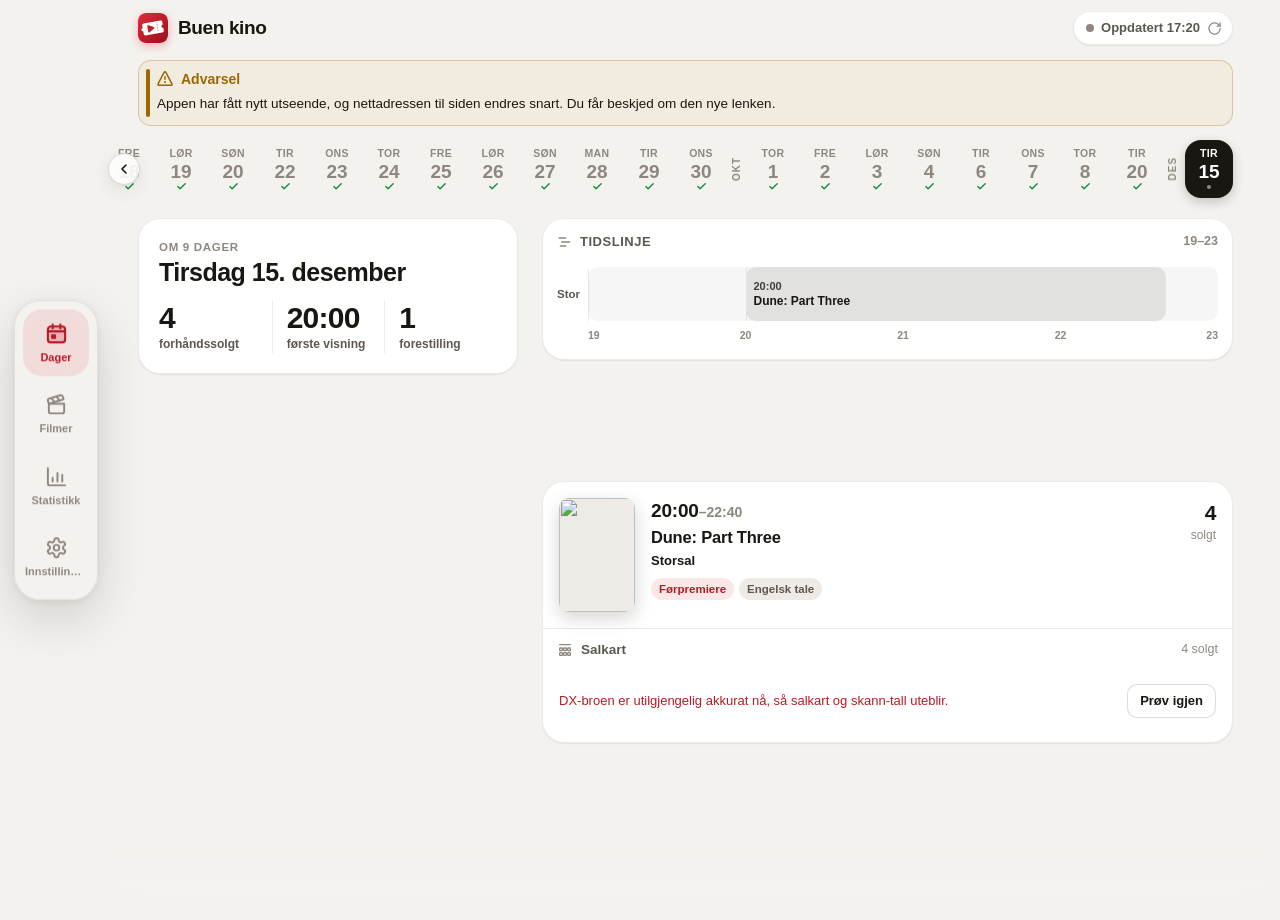
==== commit 128a5043: "One glass header, liquid ripple, Android fixes and a smoother film sheet - Header and docked bars (d" ====
--- a/public/index.html
+++ b/public/index.html
@@ -50,9 +50,13 @@
     <link rel="modulepreload" href="js/stats.js?v=dev" />
     <link rel="modulepreload" href="js/settings.js?v=dev" />
     <link rel="modulepreload" href="js/sheet.js?v=dev" />
+    <link rel="modulepreload" href="js/ripple.js?v=dev" />
   </head>
   <body data-tab="day">
     <div id="app" class="app">
+      <!-- One sheet of glass behind the header and whatever bar is docked
+           under it, so they read as a single panel. -->
+      <div id="headerGlass" class="header-glass" aria-hidden="true"></div>
       <header id="appbar" class="appbar">
         <div class="appbar-row">
           <div class="brand">
@@ -69,9 +73,9 @@
 
       <!-- The warning sits right under the header on every tab and scrolls
            away; the day strip below it sticks under the header on its own. -->
-      <section id="notice" class="notice" role="note" aria-label="Advarsel" hidden></section>
-
-      <div id="dayDock" class="day-dock">
+      <section id="notice" class="notice pull-follow" role="note" aria-label="Advarsel" hidden></section>
+
+      <div id="dayDock" class="day-dock pull-follow">
         <div id="dayBar" class="day-bar">
           <button id="jumpTodayBtn" class="jump-today" type="button" inert aria-hidden="true" data-i18n-aria="jumpTodayAria" aria-label="Gå til i dag">
             <svg class="icon" viewBox="0 0 24 24" fill="none" stroke="currentColor" stroke-width="2.4" stroke-linecap="round" stroke-linejoin="round" aria-hidden="true"><path d="m15 18-6-6 6-6"/></svg>
@@ -89,14 +93,7 @@
         </div>
       </div>
 
-      <div id="ptr" class="ptr" aria-hidden="true">
-        <span class="ptr-bubble">
-          <svg class="icon ptr-icon" viewBox="0 0 24 24" fill="none" stroke="currentColor" stroke-width="2.2" stroke-linecap="round" stroke-linejoin="round"><path d="M21 12a9 9 0 1 1-2.6-6.4L21 8"/><path d="M21 3v5h-5"/></svg>
-        </span>
-        <span class="ptr-label">Dra for å oppdatere</span>
-      </div>
-
-      <main class="main">
+      <main class="main pull-follow">
         <section id="view-day" class="view view-day" aria-live="polite">
           <div id="pager" class="pager">
             <div id="dayPage" class="page">
@@ -185,6 +182,9 @@
 
     <div id="toasts" class="toasts" aria-live="polite"></div>
 
+    <!-- The progressive blur the page fades into behind the tab bar. -->
+    <div class="edge-blur" aria-hidden="true"><i></i><i></i><i></i><i></i><i></i></div>
+
     <!-- Bridge endpoints. Both functions are self-hosted on t3lluserver
          and published over Tailscale Funnel; the app falls back to the
          Supabase Edge Functions if this block is removed. Details and
--- a/public/css/styles.css
+++ b/public/css/styles.css
@@ -75,6 +75,7 @@
   --shadow-md: 0 6px 20px rgba(30, 24, 18, 0.08), 0 1px 3px rgba(30, 24, 18, 0.06);
   --shadow-lg: 0 18px 50px rgba(30, 24, 18, 0.16), 0 2px 8px rgba(30, 24, 18, 0.08);
   --poster-shadow: 0 6px 18px rgba(30, 24, 18, 0.18);
+  --header-shadow: 0 1px 2px rgba(30, 24, 18, 0.06), 0 8px 24px rgba(30, 24, 18, 0.1);
 
   color-scheme: light;
 }
@@ -119,6 +120,7 @@
   --shadow-md: 0 8px 24px rgba(0, 0, 0, 0.45);
   --shadow-lg: 0 22px 60px rgba(0, 0, 0, 0.6), 0 2px 8px rgba(0, 0, 0, 0.4);
   --poster-shadow: 0 8px 22px rgba(0, 0, 0, 0.5);
+  --header-shadow: 0 1px 0 rgba(255, 255, 255, 0.03), 0 10px 28px rgba(0, 0, 0, 0.55);
 
   color-scheme: dark;
 }
@@ -144,7 +146,11 @@
 
 body {
   margin: 0;
-  min-height: 100dvh;
+  /* The large viewport, not the dynamic one: dvh changes while the
+   * browser's toolbar slides, which reflowed the page under the fixed
+   * tab bar. */
+  min-height: 100vh;
+  min-height: 100lvh;
   font-family: var(--font);
   font-size: 15px;
   line-height: 1.4;
@@ -156,9 +162,15 @@
   overflow-x: clip;
 }
 
-html.sheet-open,
-html.sheet-open body {
-  overflow: hidden;
+/* Behind an open sheet the page must not scroll. On a phone that is done
+ * by the sheet itself (touch-action on the scrim, overscroll containment
+ * in the panel): taking the page's overflow away would reflow it and can
+ * move the browser's toolbar, which jolted the sheet as it slid in. */
+@media (min-width: 1024px) {
+  html.sheet-open,
+  html.sheet-open body {
+    overflow: hidden;
+  }
 }
 
 button,
@@ -279,6 +291,13 @@
   }
   to {
     opacity: 1;
+  }
+}
+
+@keyframes pop-in {
+  from {
+    opacity: 0;
+    transform: scale(0.6);
   }
 }
 
@@ -680,6 +699,11 @@
   .hs-days {
     --hs-size: 32px;
     --hs-inset: 2px;
+    --hs-y: calc(50% - 4px);
+  }
+  /* Clear of the strip’s own arrows. */
+  .day-bar {
+    --jt-inset: 44px;
   }
   .hs-tl {
     --hs-y: calc(50% - 10px);
@@ -747,6 +771,30 @@
 
 /* —— App bar ———————————————————————————————————————————————————————— */
 
+/* The frosted glass behind the header. It grows to cover a bar docked
+ * under the header (day strip, stats period switch), which then drops
+ * its own glass — one blur, one panel, no seam. Hairline and shadow at
+ * the bottom of the whole panel once the page scrolls under it. */
+.header-glass {
+  position: fixed;
+  top: 0;
+  left: 0;
+  right: 0;
+  z-index: 28;
+  height: var(--glass-h, var(--bar-h));
+  background: var(--glass);
+  -webkit-backdrop-filter: saturate(1.7) blur(22px);
+  backdrop-filter: saturate(1.7) blur(22px);
+  border-bottom: 1px solid transparent;
+  pointer-events: none;
+  transition:
+    border-color 0.25s,
+    box-shadow 0.25s;
+}
+.header-glass.is-scrolled {
+  border-bottom-color: var(--line);
+  box-shadow: var(--header-shadow);
+}
 .appbar {
   position: sticky;
   top: 0;
@@ -754,17 +802,6 @@
   padding-top: var(--safe-top);
   padding-left: var(--safe-left);
   padding-right: var(--safe-right);
-  background: var(--glass);
-  -webkit-backdrop-filter: saturate(1.7) blur(22px);
-  backdrop-filter: saturate(1.7) blur(22px);
-  border-bottom: 1px solid transparent;
-  transition:
-    border-color 0.25s,
-    box-shadow 0.25s;
-}
-.appbar.is-scrolled {
-  border-bottom-color: var(--line);
-  box-shadow: 0 6px 20px rgba(0, 0, 0, 0.04);
 }
 
 .appbar-row {
@@ -823,6 +860,9 @@
   border-radius: 50%;
   background: var(--ink-3);
   color: var(--ink-3);
+  transition:
+    background-color 0.3s,
+    color 0.3s;
 }
 .status-btn[data-kind="live"] .status-dot {
   background: var(--live);
@@ -861,35 +901,40 @@
   background: var(--glass);
   -webkit-backdrop-filter: saturate(1.7) blur(22px);
   backdrop-filter: saturate(1.7) blur(22px);
-  border-bottom: 1px solid transparent;
-  transition:
-    border-color 0.25s,
-    box-shadow 0.25s;
-}
-.day-dock.is-docked {
-  border-bottom-color: var(--line);
-  box-shadow: 0 6px 20px rgba(0, 0, 0, 0.04);
+}
+/* Docked: the header's glass covers it now. */
+.day-dock.is-docked,
+.period-bar.is-docked {
+  background: transparent;
+  -webkit-backdrop-filter: none;
+  backdrop-filter: none;
 }
 body:not([data-tab="day"]) .day-dock {
   display: none;
 }
 .day-bar {
+  --jt-inset: 10px;
+  position: relative;
   display: flex;
   align-items: center;
   max-width: var(--page-max);
   margin: 0 auto;
-  padding: 2px 0 10px;
-}
-
+}
+
+/* "I dag" floats over the strip's edge on the side today lies, rather
+ * than taking room in the row — the days never get shoved sideways when
+ * it comes and goes. A ring of page colour lifts it off the chips. */
 .jump-today {
+  position: absolute;
+  top: 50%;
+  left: var(--jt-inset);
+  z-index: 8;
   display: inline-flex;
   align-items: center;
   gap: 3px;
-  flex: none;
   height: 34px;
-  max-width: 0;
-  margin-left: 0;
-  padding: 0;
+  margin-top: -21px;
+  padding: 0 12px 0 8px;
   border: 0;
   border-radius: 999px;
   background: var(--accent);
@@ -897,24 +942,36 @@
   font-size: 13px;
   font-weight: 700;
   white-space: nowrap;
-  overflow: hidden;
+  box-shadow:
+    0 0 0 4px var(--bg),
+    0 6px 16px color-mix(in srgb, var(--accent) 35%, transparent);
   opacity: 0;
+  visibility: hidden;
+  transform: translateX(-10px) scale(0.85);
   transition:
-    max-width 0.36s var(--ease),
-    padding 0.36s var(--ease),
-    margin 0.36s var(--ease),
-    opacity 0.2s;
+    opacity 0.2s var(--ease),
+    transform 0.32s var(--ease),
+    visibility 0s linear 0.32s;
+}
+.jump-today[data-dir="forward"] {
+  left: auto;
+  right: var(--jt-inset);
+  flex-direction: row-reverse;
+  padding: 0 8px 0 12px;
+  transform: translateX(10px) scale(0.85);
 }
 .jump-today.is-shown {
-  max-width: 110px;
-  margin-left: var(--pad);
-  padding: 0 12px 0 8px;
   opacity: 1;
+  visibility: visible;
+  transform: none;
+  transition-delay: 0s;
+}
+.jump-today:active {
+  transform: scale(0.94);
 }
 .jump-today .icon {
   width: 16px;
   height: 16px;
-  transition: transform 0.3s var(--ease);
 }
 .jump-today[data-dir="forward"] .icon {
   transform: rotate(180deg);
@@ -941,7 +998,9 @@
   align-items: stretch;
   gap: 4px;
   width: max-content;
-  padding: 2px var(--pad);
+  /* Room above and below the chips, inside the scrolling strip, for the
+   * selected day’s glow — the strip clips whatever sticks out of it. */
+  padding: 6px var(--pad) 14px;
 }
 /* Position and size are driven from JS (slideTo in ui.js): it stretches
  * between days instead of bouncing. Only the colour eases here. */
@@ -951,7 +1010,7 @@
   left: 0;
   border-radius: 16px;
   background: var(--ink);
-  box-shadow: 0 6px 16px rgba(0, 0, 0, 0.18);
+  box-shadow: 0 4px 12px rgba(0, 0, 0, 0.2);
   opacity: 0;
   pointer-events: none;
   will-change: transform, width;
@@ -1051,7 +1110,7 @@
 .day-chip[aria-selected="true"].is-today ~ .day-indicator,
 .day-track:has(.day-chip.is-today[aria-selected="true"]) .day-indicator {
   background: var(--accent);
-  box-shadow: 0 6px 18px color-mix(in srgb, var(--accent) 35%, transparent);
+  box-shadow: 0 4px 12px color-mix(in srgb, var(--accent) 38%, transparent);
 }
 .day-track:has(.day-chip.is-today[aria-selected="true"]) .day-chip.is-today {
   color: var(--accent-ink);
@@ -1074,56 +1133,93 @@
   }
 }
 
-/* Pull to refresh */
-.ptr {
-  --pull: 0;
+/* Pull to refresh: no spinner — everything under the header follows the
+ * finger (app.js sets --pull-y), then springs back with a touch of give,
+ * as DailyDash's does. No transform at all at rest, so the sticky bars
+ * inside keep their place in the page's stacking. */
+html.is-pulling .pull-follow,
+html.is-pull-settling .pull-follow {
+  transform: translate3d(0, var(--pull-y, 0px), 0);
+}
+html.is-pull-settling .pull-follow {
+  transition: transform 0.42s cubic-bezier(0.25, 1.1, 0.4, 1);
+}
+
+/* The liquid ripple (js/ripple.js): a photograph of the page under the
+ * header with the wave shader running over it, laid exactly over the
+ * live page and cross-faded in and out. Above the content and the docked
+ * bars, under the tab bar, the toasts and the film sheet. Top and height
+ * are set from the header's height when it plays. */
+.rip-canvas {
   position: fixed;
-  top: calc(var(--bar-h) + 6px);
-  left: 50%;
-  z-index: 25;
-  display: grid;
-  justify-items: center;
-  gap: 6px;
+  left: 0;
+  right: 0;
+  z-index: 31;
+  width: 100%;
   pointer-events: none;
-  transform: translate(-50%, calc(var(--pull) * 1px - 52px));
-  opacity: min(1, calc(var(--pull) / 48));
-  transition:
-    transform 0.32s var(--ease),
-    opacity 0.2s;
-}
-.ptr.is-pulling {
-  transition: none;
-}
-.ptr-bubble {
-  display: grid;
-  place-items: center;
-  width: 40px;
-  height: 40px;
-  border-radius: 50%;
-  background: var(--bg-elev);
-  border: 1px solid var(--line);
-  box-shadow: var(--shadow-md);
-  color: var(--ink-3);
-}
-.ptr-icon {
-  transform: rotate(calc(var(--pull) * 4deg));
-}
-.ptr.is-ready .ptr-bubble,
-.ptr.is-refreshing .ptr-bubble {
-  color: var(--accent);
-}
-.ptr.is-refreshing .ptr-icon {
-  animation: spin 0.8s linear infinite;
-}
-.ptr-label {
-  font-size: 11.5px;
-  font-weight: 650;
-  color: var(--ink-2);
   opacity: 0;
-  transition: opacity 0.2s;
-}
-.ptr.is-pulling .ptr-label {
+  transition: opacity 0.14s linear;
+}
+.rip-canvas.on {
   opacity: 1;
+}
+
+/* Behind the tab bar the page melts away, the way Essentials does it: a
+ * progressive blur — nothing at the top of the band, strongest at the
+ * screen's edge — under a wash of page colour, so cards slide out of
+ * sight instead of being cut off by the bar. Five backdrop blurs of
+ * doubling strength, each masked to its own slice of the band. */
+.edge-blur {
+  position: fixed;
+  left: 0;
+  right: 0;
+  bottom: 0;
+  z-index: 35;
+  height: calc(var(--tabbar-h) + 44px + var(--safe-bottom));
+  pointer-events: none;
+  background: linear-gradient(
+    to bottom,
+    transparent 0%,
+    color-mix(in srgb, var(--bg) 45%, transparent) 55%,
+    color-mix(in srgb, var(--bg) 78%, transparent) 100%
+  );
+}
+.edge-blur i {
+  position: absolute;
+  inset: 0;
+}
+.edge-blur i:nth-child(1) {
+  -webkit-backdrop-filter: blur(1px);
+  backdrop-filter: blur(1px);
+  -webkit-mask-image: linear-gradient(to bottom, transparent 0%, #000 20%, #000 40%, transparent 60%);
+  mask-image: linear-gradient(to bottom, transparent 0%, #000 20%, #000 40%, transparent 60%);
+}
+.edge-blur i:nth-child(2) {
+  -webkit-backdrop-filter: blur(2px);
+  backdrop-filter: blur(2px);
+  -webkit-mask-image: linear-gradient(to bottom, transparent 20%, #000 40%, #000 60%, transparent 80%);
+  mask-image: linear-gradient(to bottom, transparent 20%, #000 40%, #000 60%, transparent 80%);
+}
+.edge-blur i:nth-child(3) {
+  -webkit-backdrop-filter: blur(4px);
+  backdrop-filter: blur(4px);
+  -webkit-mask-image: linear-gradient(to bottom, transparent 40%, #000 60%, #000 80%, transparent 100%);
+  mask-image: linear-gradient(to bottom, transparent 40%, #000 60%, #000 80%, transparent 100%);
+}
+.edge-blur i:nth-child(4) {
+  -webkit-backdrop-filter: blur(8px);
+  backdrop-filter: blur(8px);
+  -webkit-mask-image: linear-gradient(to bottom, transparent 60%, #000 80%);
+  mask-image: linear-gradient(to bottom, transparent 60%, #000 80%);
+}
+.edge-blur i:nth-child(5) {
+  -webkit-backdrop-filter: blur(16px);
+  backdrop-filter: blur(16px);
+  -webkit-mask-image: linear-gradient(to bottom, transparent 80%, #000 100%);
+  mask-image: linear-gradient(to bottom, transparent 80%, #000 100%);
+}
+html.sheet-open .edge-blur {
+  opacity: 0;
 }
 
 /* —— Layout ————————————————————————————————————————————————————————— */
@@ -1132,6 +1228,11 @@
   padding-bottom: calc(var(--tabbar-h) + 34px + var(--safe-bottom));
   padding-left: var(--safe-left);
   padding-right: var(--safe-right);
+  /* A tab sliding in must never poke past the screen edge: on Android
+   * that widens the page for a moment, the browser zooms out to fit, and
+   * the fixed tab bar slips down out of view. clip, not hidden, so the
+   * sticky bars inside keep working. */
+  overflow-x: clip;
 }
 
 .page {
@@ -1143,13 +1244,19 @@
   padding: 6px var(--pad) 24px;
 }
 
-.view.is-entering {
+/* A tab's content slides in from the side its tab sits on. The content,
+ * not the tab itself: a pinned bar (the stats period switch) must stay
+ * put under the header instead of sliding along with the page. */
+.view-day.is-entering > .pager,
+.view.is-entering > .page > :not(.period-bar) {
   animation: view-in 0.36s var(--ease) both;
 }
-.view.is-entering[data-dir="next"] {
+.view-day.is-entering[data-dir="next"] > .pager,
+.view.is-entering[data-dir="next"] > .page > :not(.period-bar) {
   animation-name: view-in-next;
 }
-.view.is-entering[data-dir="prev"] {
+.view-day.is-entering[data-dir="prev"] > .pager,
+.view.is-entering[data-dir="prev"] > .page > :not(.period-bar) {
   animation-name: view-in-prev;
 }
 @keyframes view-in {
@@ -1165,7 +1272,7 @@
 @keyframes view-in-next {
   from {
     opacity: 0;
-    transform: translateX(22px);
+    transform: translateX(14px);
   }
   to {
     opacity: 1;
@@ -1175,7 +1282,7 @@
 @keyframes view-in-prev {
   from {
     opacity: 0;
-    transform: translateX(-22px);
+    transform: translateX(-14px);
   }
   to {
     opacity: 1;
@@ -1266,7 +1373,7 @@
   position: relative;
   overflow-x: clip;
   touch-action: pan-y;
-  min-height: calc(100dvh - var(--appbar-h) - var(--tabbar-h) - 40px);
+  min-height: calc(100svh - var(--appbar-h) - var(--tabbar-h) - 40px);
 }
 .pager > .page {
   min-height: inherit;
@@ -2244,6 +2351,7 @@
   display: none;
 }
 .search-clear {
+  animation: pop-in 0.22s var(--ease) both;
   display: grid;
   place-items: center;
   width: 32px;
@@ -2260,6 +2368,13 @@
 
 .search-results {
   animation: fade-in 0.2s var(--ease) both;
+}
+/* The film list fades back in when a search is cleared. */
+:where(#moviesBody) {
+  animation: fade-in 0.25s var(--ease) both;
+}
+.hits > .hit {
+  animation: rise 0.28s var(--ease) both;
 }
 .hits {
   display: grid;
@@ -2348,8 +2463,6 @@
   padding: 2px var(--pad) 8px;
   overflow-x: auto;
   overscroll-behavior-x: contain;
-  scroll-snap-type: x mandatory;
-  scroll-padding: 0 var(--pad);
   scrollbar-width: none;
 }
 .carousel::-webkit-scrollbar {
@@ -2365,7 +2478,6 @@
   background: none;
   color: var(--ink);
   text-align: left;
-  scroll-snap-align: start;
   transition: transform 0.18s var(--ease);
 }
 .up-card:active {
@@ -2583,6 +2695,7 @@
   width: 100%;
   border: 0;
   padding: 0;
+  touch-action: none;
   background: var(--scrim);
   opacity: 0;
   cursor: default;
@@ -2611,6 +2724,12 @@
   transform: translateY(105%);
   transition: transform 0.44s var(--ease-swift);
   will-change: transform;
+  contain: layout paint;
+}
+/* A film whose details are still on their way opens at the height they
+ * will need, so the sheet never grows while it slides or once they land. */
+.sheet-panel.is-full {
+  height: calc(100dvh - var(--safe-top) - 28px);
 }
 .sheet.is-open .sheet-panel {
   transform: translateY(var(--sheet-drag, 0px));
@@ -2916,13 +3035,15 @@
   overflow-x: auto;
   list-style: none;
   scrollbar-width: none;
-  scroll-snap-type: x proximity;
 }
 .cast::-webkit-scrollbar {
   display: none;
 }
 .cast:not(.is-open) .is-more {
   display: none;
+}
+.cast.is-open .is-more {
+  animation: rise 0.36s var(--ease) both;
 }
 .person {
   display: grid;
@@ -2931,7 +3052,6 @@
   gap: 3px;
   flex: 0 0 78px;
   text-align: center;
-  scroll-snap-align: start;
 }
 .person img,
 .person-fallback {
@@ -3009,7 +3129,7 @@
 .period-bar {
   position: sticky;
   top: var(--appbar-h);
-  z-index: 5;
+  z-index: 29;
   display: flex;
   align-items: center;
   justify-content: space-between;
@@ -3514,32 +3634,6 @@
   color: var(--ink-3);
 }
 
-.halls {
-  display: grid;
-  gap: 16px;
-  margin-top: 12px;
-}
-.hall-head {
-  display: flex;
-  align-items: baseline;
-  justify-content: space-between;
-  gap: 10px;
-}
-.hall-head strong {
-  font-size: 14.5px;
-  font-weight: 700;
-}
-.hall-head span {
-  font-size: 15px;
-  font-weight: 760;
-  font-variant-numeric: tabular-nums;
-}
-.hall-sub {
-  font-size: 12px;
-  color: var(--ink-3);
-  font-variant-numeric: tabular-nums;
-}
-
 .records {
   display: grid;
   gap: 8px;
@@ -3729,6 +3823,7 @@
   color: var(--ink-2);
 }
 .dx-msg {
+  animation: rise 0.3s var(--ease) both;
   padding: 10px 12px;
   border-radius: var(--r-md);
   font-size: 13px;
@@ -3741,6 +3836,9 @@
 .dx-msg.is-err {
   background: var(--soon-soft);
   color: var(--soon);
+}
+.dx-details[open] pre {
+  animation: rise 0.28s var(--ease) both;
 }
 .dx-details summary {
   font-size: 13px;
@@ -3784,6 +3882,7 @@
   width: min(calc(100% - 24px), 440px);
   transform: translateX(-50%);
 }
+/* The same glass as the header, so top and bottom bars match. */
 .tabbar-inner {
   position: relative;
   display: grid;
@@ -3791,9 +3890,9 @@
   padding: 6px;
   border-radius: 26px;
   border: 1px solid var(--line);
-  background: var(--glass-strong);
-  -webkit-backdrop-filter: saturate(1.8) blur(26px);
-  backdrop-filter: saturate(1.8) blur(26px);
+  background: var(--glass);
+  -webkit-backdrop-filter: saturate(1.7) blur(22px);
+  backdrop-filter: saturate(1.7) blur(22px);
   box-shadow: var(--shadow-lg);
 }
 /* Moved by slideTo (ui.js): stretches toward the new tab, no bounce. */
@@ -4124,6 +4223,14 @@
   }
   body {
     padding-left: var(--rail-space);
+  }
+  .header-glass {
+    left: var(--rail-space);
+  }
+  /* No bar along the bottom here: just a short fade at the screen edge. */
+  .edge-blur {
+    left: var(--rail-space);
+    height: 56px;
   }
   .main {
     padding-bottom: 48px;
@@ -4263,6 +4370,9 @@
   .sheet-grab {
     display: none;
   }
+  .sheet-panel.is-full {
+    height: min(900px, calc(100dvh - 64px));
+  }
 }
 
 @media (min-width: 1480px) {
@@ -4310,8 +4420,9 @@
   .brand-name {
     font-size: 17px;
   }
-  .day-bar {
-    padding-bottom: 6px;
+  .day-track {
+    padding-top: 4px;
+    padding-bottom: 10px;
   }
   .day-chip {
     height: 48px;
@@ -4357,10 +4468,13 @@
 }
 
 @media (prefers-reduced-transparency: reduce) {
-  .appbar,
-  .day-dock,
+  .edge-blur i {
+    display: none;
+  }
+  .header-glass,
+  .day-dock:not(.is-docked),
   .tabbar-inner,
-  .period-bar {
+  .period-bar:not(.is-docked) {
     background: var(--bg-elev);
     -webkit-backdrop-filter: none;
     backdrop-filter: none;
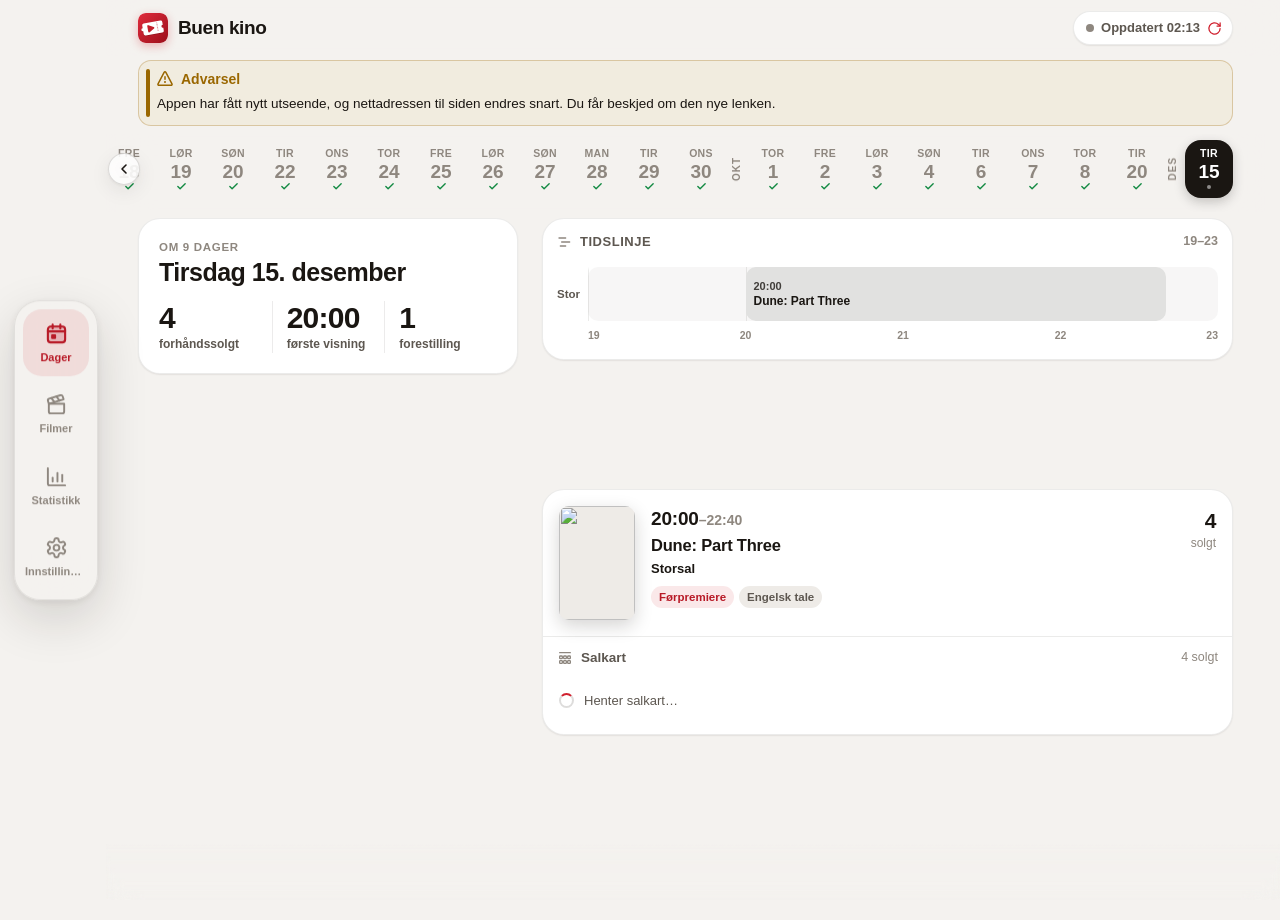
==== commit f5c4f836: "Every tap lands once: fix "I dag" click-through and double taps, add version 2.4.0 - "I dag" acts on" ====
--- a/public/index.html
+++ b/public/index.html
@@ -77,7 +77,7 @@
 
       <div id="dayDock" class="day-dock pull-follow">
         <div id="dayBar" class="day-bar">
-          <button id="jumpTodayBtn" class="jump-today" type="button" inert aria-hidden="true" data-i18n-aria="jumpTodayAria" aria-label="Gå til i dag">
+          <button id="jumpTodayBtn" class="jump-today" type="button" tabindex="-1" aria-hidden="true" data-i18n-aria="jumpTodayAria" aria-label="Gå til i dag">
             <svg class="icon" viewBox="0 0 24 24" fill="none" stroke="currentColor" stroke-width="2.4" stroke-linecap="round" stroke-linejoin="round" aria-hidden="true"><path d="m15 18-6-6 6-6"/></svg>
             <span data-i18n="jumpToday">I dag</span>
           </button>
--- a/public/css/styles.css
+++ b/public/css/styles.css
@@ -929,6 +929,7 @@
   top: 50%;
   left: var(--jt-inset);
   z-index: 8;
+  touch-action: manipulation;
   display: inline-flex;
   align-items: center;
   gap: 3px;
@@ -1142,7 +1143,9 @@
   transform: translate3d(0, var(--pull-y, 0px), 0);
 }
 html.is-pull-settling .pull-follow {
-  transition: transform 0.42s cubic-bezier(0.25, 1.1, 0.4, 1);
+  transition:
+    transform 0.42s cubic-bezier(0.25, 1.1, 0.4, 1),
+    opacity 0.14s linear;
 }
 
 /* The liquid ripple (js/ripple.js): a photograph of the page under the
@@ -1244,19 +1247,28 @@
   padding: 6px var(--pad) 24px;
 }
 
-/* A tab's content slides in from the side its tab sits on. The content,
- * not the tab itself: a pinned bar (the stats period switch) must stay
- * put under the header instead of sliding along with the page. */
+/* A tab's content slides in from the side its tab sits on. The page as
+ * one piece — never an element that has an entrance of its own, or that
+ * entrance would replay the moment this one ends (that was the Movies
+ * tab blinking once after it arrived). On Stats the pieces under the
+ * pinned period switch move instead, so the switch stays put under the
+ * header rather than sliding along. */
 .view-day.is-entering > .pager,
-.view.is-entering > .page > :not(.period-bar) {
+.view-movies.is-entering > .page,
+.view-settings.is-entering > .page,
+.view-stats.is-entering > .page > :not(.period-bar) {
   animation: view-in 0.36s var(--ease) both;
 }
 .view-day.is-entering[data-dir="next"] > .pager,
-.view.is-entering[data-dir="next"] > .page > :not(.period-bar) {
+.view-movies.is-entering[data-dir="next"] > .page,
+.view-settings.is-entering[data-dir="next"] > .page,
+.view-stats.is-entering[data-dir="next"] > .page > :not(.period-bar) {
   animation-name: view-in-next;
 }
 .view-day.is-entering[data-dir="prev"] > .pager,
-.view.is-entering[data-dir="prev"] > .page > :not(.period-bar) {
+.view-movies.is-entering[data-dir="prev"] > .page,
+.view-settings.is-entering[data-dir="prev"] > .page,
+.view-stats.is-entering[data-dir="prev"] > .page > :not(.period-bar) {
   animation-name: view-in-prev;
 }
 @keyframes view-in {
@@ -1289,27 +1301,23 @@
     transform: none;
   }
 }
-/* Lists inside a tab follow it in, one after another. */
-.view.is-entering .movie-card,
-.view.is-entering .up-card,
+/* Cards inside a tab follow it in, one after another. (Not the poster
+ * walls: the Movies tab arrives in one piece, posters already loaded.) */
 .view.is-entering .stats-col > *,
 .view.is-entering .group {
   animation: rise 0.48s var(--ease) both;
 }
-.view.is-entering :is(.movie-card, .up-card, .stats-col > *, .group):nth-child(2) {
+.view.is-entering :is(.stats-col > *, .group):nth-child(2) {
   animation-delay: 35ms;
 }
-.view.is-entering :is(.movie-card, .up-card, .stats-col > *, .group):nth-child(3) {
+.view.is-entering :is(.stats-col > *, .group):nth-child(3) {
   animation-delay: 70ms;
 }
-.view.is-entering :is(.movie-card, .up-card, .stats-col > *, .group):nth-child(4) {
+.view.is-entering :is(.stats-col > *, .group):nth-child(4) {
   animation-delay: 100ms;
 }
-.view.is-entering :is(.movie-card, .up-card, .stats-col > *, .group):nth-child(5) {
+.view.is-entering :is(.stats-col > *, .group):nth-child(n + 5) {
   animation-delay: 130ms;
-}
-.view.is-entering :is(.movie-card, .up-card, .stats-col > *, .group):nth-child(n + 6) {
-  animation-delay: 160ms;
 }
 
 .view-head {
@@ -2369,8 +2377,8 @@
 .search-results {
   animation: fade-in 0.2s var(--ease) both;
 }
-/* The film list fades back in when a search is cleared. */
-:where(#moviesBody) {
+/* The film list fades back in when a search is cleared (movies.js). */
+#moviesBody.is-back {
   animation: fade-in 0.25s var(--ease) both;
 }
 .hits > .hit {
@@ -2689,6 +2697,11 @@
   inset: 0;
   z-index: 60;
 }
+/* A sheet on its way out no longer catches taps: the page under it
+ * answers at once instead of the first tap landing on the fading scrim. */
+.sheet.is-leaving {
+  pointer-events: none;
+}
 .sheet-backdrop {
   position: absolute;
   inset: 0;
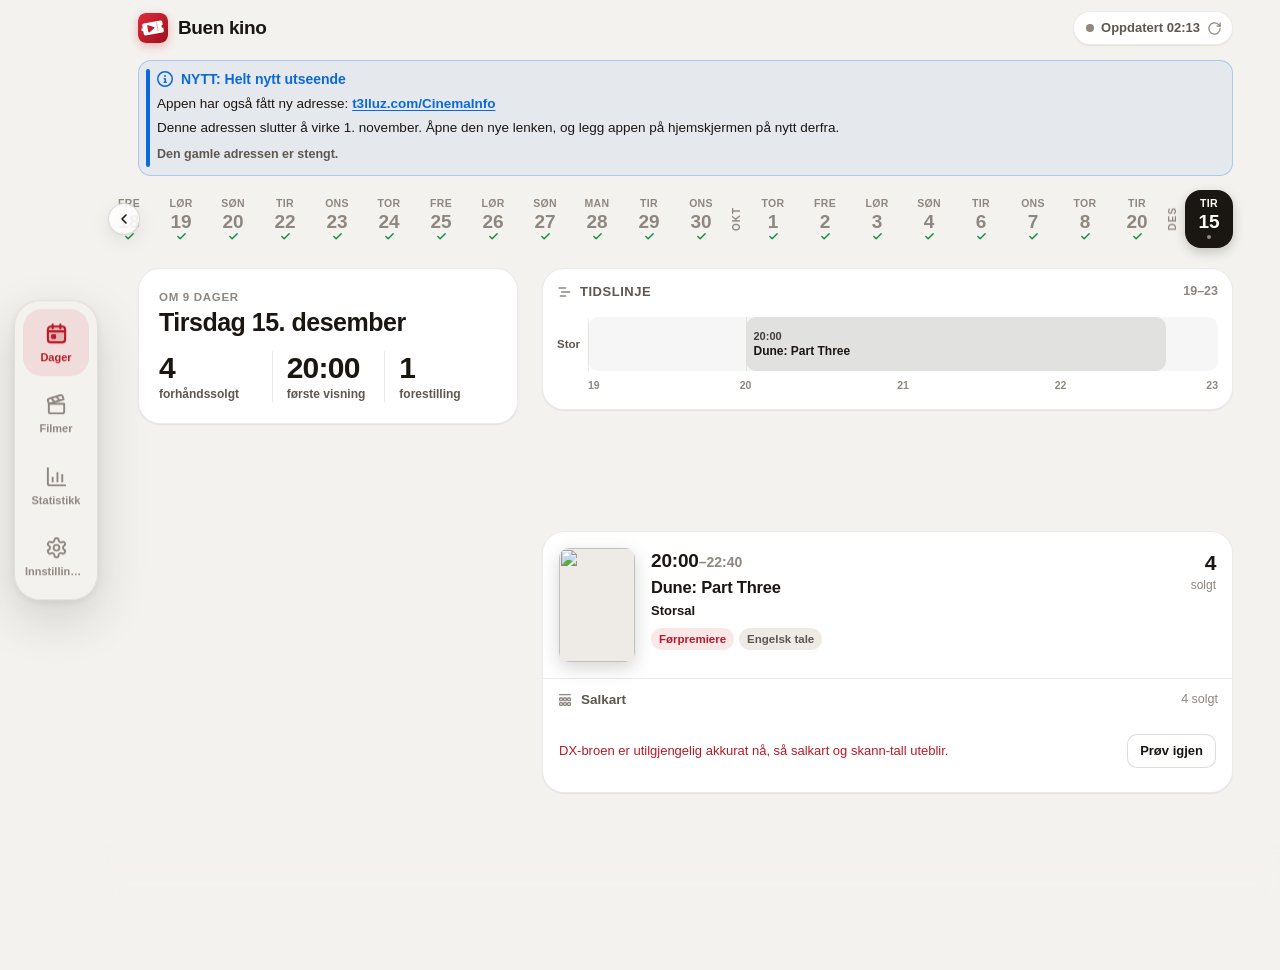
==== commit 02f45aee: "Turn the warning into a note about the new address, with a countdown The amber warning becomes a blu" ====
--- a/public/index.html
+++ b/public/index.html
@@ -73,7 +73,7 @@
 
       <!-- The warning sits right under the header on every tab and scrolls
            away; the day strip below it sticks under the header on its own. -->
-      <section id="notice" class="notice pull-follow" role="note" aria-label="Advarsel" hidden></section>
+      <section id="notice" class="notice pull-follow" role="note" aria-label="Informasjon" hidden></section>
 
       <div id="dayDock" class="day-dock pull-follow">
         <div id="dayBar" class="day-bar">
@@ -185,15 +185,25 @@
     <!-- The progressive blur the page fades into behind the tab bar. -->
     <div class="edge-blur" aria-hidden="true"><i></i><i></i><i></i><i></i><i></i></div>
 
-    <!-- Bridge endpoints. Both functions are self-hosted on t3lluserver
-         and published over Tailscale Funnel; the app falls back to the
-         Supabase Edge Functions if this block is removed. Details and
-         the systemd/Funnel setup: deploy/deno/README.md. -->
+    <!-- Server endpoints, all on t3lluz.com/CinemaInfo/api (server/main.ts):
+         the DX bridge, film lookups, the prefetched live feed and staff
+         feedback. Served from t3lluz.com they are same-origin; from GitHub
+         Pages or the dev server they are cross-origin calls to the same
+         place. Without this block the app falls back to the Supabase Edge
+         Functions and reads DX per showing. Details: deploy/server/README.md. -->
     <script>
-      window.CINEMA_INFO_BRIDGE = {
-        dxWebLogin: "https://t3lluserver.tail5b2262.ts.net/dx-web-login",
-        omdbLookup: "https://t3lluserver.tail5b2262.ts.net/omdb-lookup",
-      };
+      (() => {
+        const api =
+          location.hostname === "t3lluz.com"
+            ? `${location.origin}/CinemaInfo/api`
+            : "https://t3lluz.com/CinemaInfo/api";
+        window.CINEMA_INFO_BRIDGE = {
+          dxWebLogin: `${api}/dx`,
+          omdbLookup: `${api}/omdb`,
+          live: `${api}/live`,
+          feedback: `${api}/feedback`,
+        };
+      })();
     </script>
     <script src="js/app.js?v=dev" type="module"></script>
   </body>
--- a/public/css/styles.css
+++ b/public/css/styles.css
@@ -55,11 +55,11 @@
   --soon-soft: rgba(217, 119, 6, 0.14);
   --hold: #2563eb;
   --hold-soft: rgba(37, 99, 235, 0.11);
-  /* GitHub's "attention" colours, for the warning. */
-  --warn-fg: #9a6700;
-  --warn-line: #9a6700;
-  --warn-border: rgba(154, 103, 0, 0.28);
-  --warn-bg: rgba(212, 167, 44, 0.08);
+  /* GitHub's "note" colours, for the note above every tab. */
+  --note-fg: #0969da;
+  --note-line: #0969da;
+  --note-border: rgba(9, 105, 218, 0.26);
+  --note-bg: rgba(9, 105, 218, 0.06);
   --chart: #4b453f;
   --chart-soft: #cdc7c0;
   --seat-free: rgba(30, 24, 18, 0.32);
@@ -101,10 +101,10 @@
   --soon-soft: rgba(251, 191, 36, 0.15);
   --hold: #6aa5ff;
   --hold-soft: rgba(106, 165, 255, 0.15);
-  --warn-fg: #d29922;
-  --warn-line: #9e6a03;
-  --warn-border: rgba(187, 128, 9, 0.4);
-  --warn-bg: rgba(187, 128, 9, 0.1);
+  --note-fg: #4493f8;
+  --note-line: #1f6feb;
+  --note-border: rgba(31, 111, 235, 0.4);
+  --note-bg: rgba(31, 111, 235, 0.1);
   --chart: #d9d4ce;
   --chart-soft: #4f4a45;
   --seat-free: rgba(255, 255, 255, 0.3);
@@ -174,7 +174,8 @@
 }
 
 button,
-input {
+input,
+textarea {
   font: inherit;
   color: inherit;
 }
@@ -733,9 +734,9 @@
   position: relative;
   padding: 10px 14px 11px 18px;
   overflow: hidden;
-  border: 1px solid var(--warn-border);
+  border: 1px solid var(--note-border);
   border-radius: var(--r-md);
-  background: var(--warn-bg);
+  background: var(--note-bg);
   animation: rise 0.5s var(--ease) 0.1s both;
 }
 .notice-box::before {
@@ -746,7 +747,7 @@
   left: 7px;
   width: 4px;
   border-radius: 2px;
-  background: var(--warn-line);
+  background: var(--note-line);
 }
 .notice-title {
   display: flex;
@@ -755,7 +756,7 @@
   font-size: 14px;
   font-weight: 650;
   line-height: 1;
-  color: var(--warn-fg);
+  color: var(--note-fg);
 }
 .notice-icon {
   flex: none;
@@ -767,6 +768,49 @@
   font-size: 13.5px;
   line-height: 1.45;
   color: var(--ink);
+}
+.notice-body + .notice-body {
+  margin-top: 4px;
+}
+.notice-link {
+  font-weight: 650;
+  color: var(--note-fg);
+  text-decoration: underline;
+  text-underline-offset: 2px;
+  overflow-wrap: anywhere;
+}
+.notice-count {
+  display: flex;
+  flex-wrap: wrap;
+  align-items: center;
+  gap: 6px 10px;
+  margin-top: 9px;
+  font-size: 12.5px;
+  font-weight: 600;
+  color: var(--ink-2);
+}
+.cd {
+  display: inline-flex;
+  gap: 5px;
+}
+.cd-cell {
+  display: inline-flex;
+  align-items: baseline;
+  gap: 3px;
+  padding: 3px 7px;
+  border-radius: 7px;
+  background: var(--note-border);
+  color: var(--ink);
+  font-variant-numeric: tabular-nums;
+}
+.cd-cell b {
+  font-size: 14px;
+  font-weight: 750;
+}
+.cd-cell small {
+  font-size: 11px;
+  font-weight: 600;
+  color: var(--ink-2);
 }
 
 /* —— App bar ———————————————————————————————————————————————————————— */
@@ -3759,7 +3803,8 @@
   height: 1px;
   background: var(--line);
 }
-.row[data-row-toggle] {
+.row[data-row-toggle],
+.row[data-row-action] {
   cursor: pointer;
 }
 .row-icon {
@@ -4469,6 +4514,229 @@
 
 /* —— Motion & contrast preferences ————————————————————————————————————— */
 
+
+/* —— Feedback ——————————————————————————————————————————————————————
+ * A native <dialog>, so focus, Escape and the backdrop come for free.
+ * A sheet from the bottom on phones, a card in the middle from 700px.
+ */
+.fb {
+  width: 100%;
+  max-width: 560px;
+  max-height: calc(100dvh - var(--safe-top) - 20px);
+  margin: auto auto 0;
+  padding: 0;
+  border: 0;
+  border-radius: 26px 26px 0 0;
+  background: var(--bg-elev);
+  color: var(--ink);
+  box-shadow: 0 -12px 48px rgba(0, 0, 0, 0.28);
+  overflow: auto;
+  overscroll-behavior: contain;
+}
+.fb[open] {
+  animation: fb-in 0.36s var(--ease-swift);
+}
+.fb.is-leaving {
+  animation: fb-out 0.18s cubic-bezier(0.4, 0, 1, 1) forwards;
+}
+.fb::backdrop {
+  background: var(--scrim);
+  animation: fb-fade 0.3s var(--ease);
+}
+.fb.is-leaving::backdrop {
+  animation: fb-fade 0.18s reverse forwards;
+}
+@keyframes fb-in {
+  from {
+    transform: translateY(100%);
+  }
+}
+@keyframes fb-out {
+  to {
+    transform: translateY(100%);
+  }
+}
+@keyframes fb-fade {
+  from {
+    opacity: 0;
+  }
+}
+.fb-panel {
+  display: grid;
+  gap: 12px;
+  padding: 18px 18px calc(18px + var(--safe-bottom));
+}
+.fb-head {
+  display: flex;
+  align-items: flex-start;
+  gap: 12px;
+}
+.fb-icon {
+  display: grid;
+  place-items: center;
+  width: 40px;
+  height: 40px;
+  flex: none;
+  border-radius: 12px;
+  background: var(--accent-soft);
+  color: var(--accent-text);
+}
+.fb-icon .icon {
+  width: 21px;
+  height: 21px;
+}
+.fb-titles {
+  flex: 1;
+  min-width: 0;
+}
+.fb-title {
+  margin: 1px 0 0;
+  font-family: var(--font-display);
+  font-size: 20px;
+  font-weight: 750;
+  letter-spacing: -0.01em;
+}
+.fb-sub {
+  margin: 2px 0 0;
+  font-size: 13.5px;
+  color: var(--ink-3);
+}
+.fb-close {
+  display: grid;
+  place-items: center;
+  width: 34px;
+  height: 34px;
+  flex: none;
+  border: 0;
+  border-radius: 50%;
+  background: var(--bg-sunk);
+  color: var(--ink-2);
+}
+.fb-close .icon {
+  width: 16px;
+  height: 16px;
+}
+.fb-kinds {
+  display: flex;
+  gap: 8px;
+}
+.fb-kind {
+  flex: 1;
+  height: 38px;
+  border: 1px solid var(--line-strong);
+  border-radius: 11px;
+  background: var(--bg-elev);
+  font-size: 14px;
+  font-weight: 650;
+  color: var(--ink-2);
+  transition:
+    background-color 0.15s,
+    border-color 0.15s,
+    color 0.15s,
+    transform 0.15s var(--ease);
+}
+.fb-kind:active {
+  transform: scale(0.97);
+}
+.fb-kind[aria-checked="true"] {
+  border-color: transparent;
+  background: var(--ink);
+  color: var(--bg-elev);
+}
+.fb-text,
+.fb-name {
+  width: 100%;
+  border: 1px solid var(--line-strong);
+  border-radius: 13px;
+  background: var(--bg-sunk);
+  font-size: 16px;
+  outline: none;
+  transition:
+    border-color 0.15s,
+    background-color 0.15s;
+}
+.fb-text {
+  min-height: 132px;
+  padding: 12px 14px;
+  line-height: 1.45;
+  resize: vertical;
+}
+.fb-name {
+  height: 46px;
+  padding: 0 14px;
+}
+.fb-text:focus,
+.fb-name:focus {
+  border-color: var(--ink-3);
+  background: var(--bg-elev);
+}
+.fb-text::placeholder,
+.fb-name::placeholder {
+  color: var(--ink-3);
+}
+/* Bots fill every field; people never see this one. */
+.fb-hp {
+  position: absolute;
+  left: -9999px;
+  width: 1px;
+  height: 1px;
+  opacity: 0;
+}
+.fb-note {
+  margin: -2px 2px 0;
+  font-size: 12px;
+  color: var(--ink-3);
+}
+.fb-msg {
+  margin: 0 2px;
+  font-size: 13.5px;
+  font-weight: 600;
+}
+.fb-msg:empty {
+  display: none;
+}
+.fb-msg.is-err {
+  color: var(--accent-text);
+}
+.fb-actions {
+  display: flex;
+  justify-content: flex-end;
+  gap: 8px;
+}
+.fb-actions .btn {
+  min-width: 96px;
+}
+
+@media (min-width: 700px) {
+  .fb {
+    margin: auto;
+    border-radius: var(--r-xl);
+    box-shadow: var(--shadow-lg);
+  }
+  .fb[open] {
+    animation-name: fb-pop;
+    animation-duration: 0.28s;
+  }
+  .fb.is-leaving {
+    animation-name: fb-drop;
+  }
+  .fb-panel {
+    padding: 22px;
+  }
+  @keyframes fb-pop {
+    from {
+      opacity: 0;
+      transform: translateY(12px) scale(0.98);
+    }
+  }
+  @keyframes fb-drop {
+    to {
+      opacity: 0;
+      transform: translateY(8px) scale(0.98);
+    }
+  }
+}
+
 @media (prefers-reduced-motion: reduce) {
   *,
   *::before,
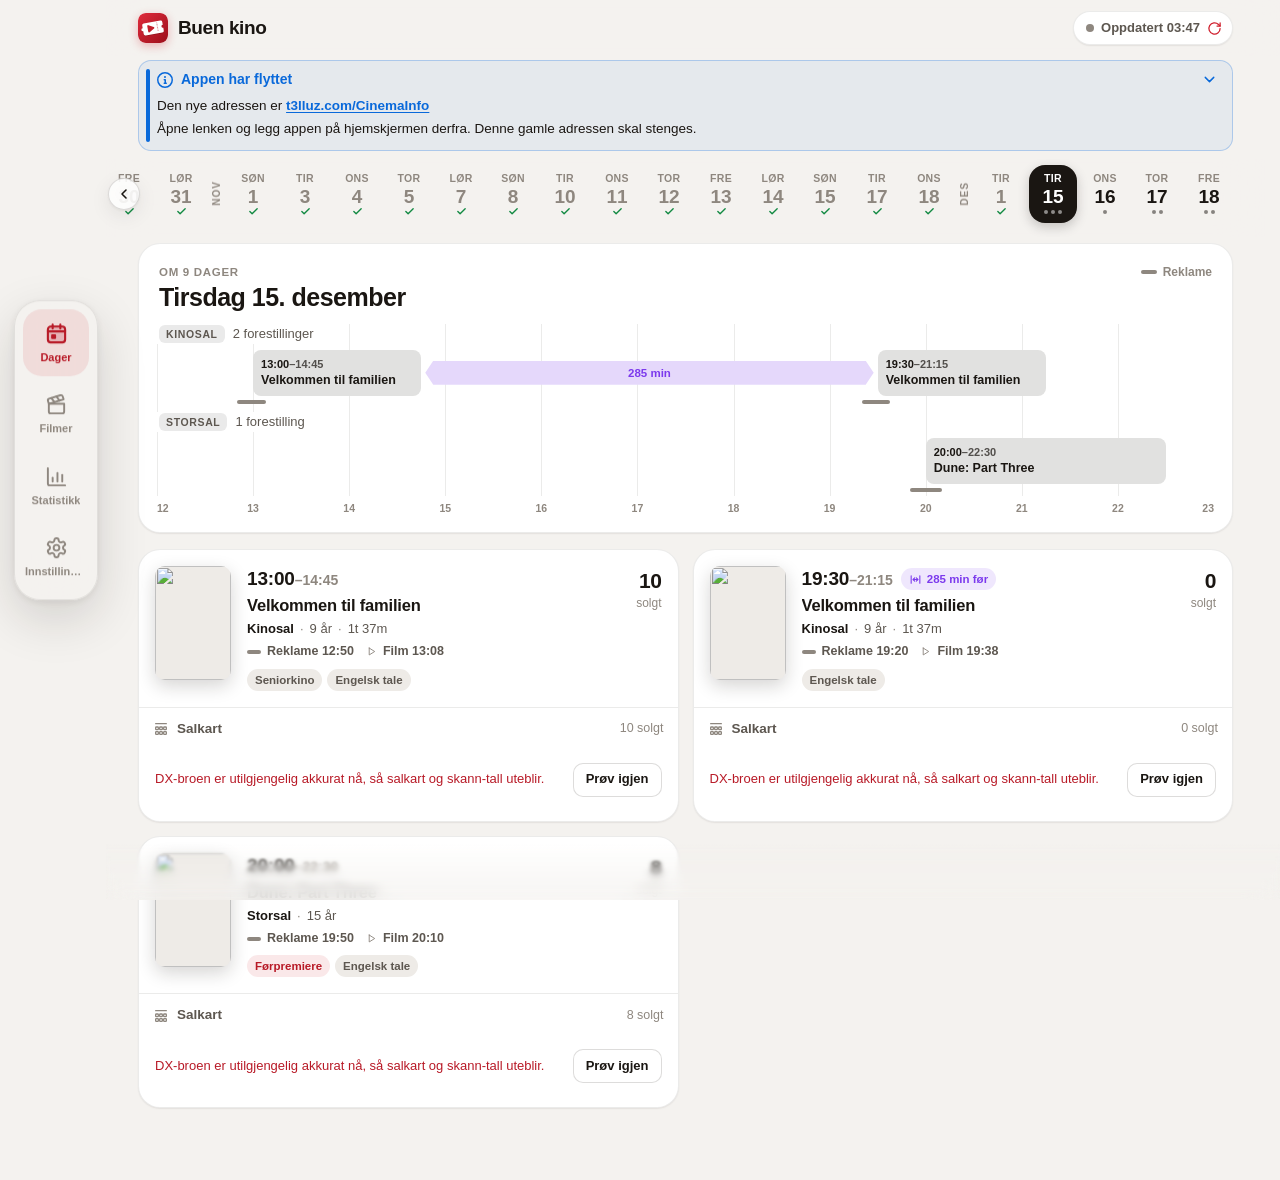
==== commit 49886af7: "Apply updates quietly instead of asking Every snapshot refresh shipped a new build, and opening the " ====
--- a/public/index.html
+++ b/public/index.html
@@ -18,8 +18,8 @@
     <meta property="og:type" content="website" />
     <meta property="og:title" content="Cinema Info" />
     <meta property="og:description" content="Program, tider og solgte billetter for Buen kino" />
-    <meta property="og:url" content="https://t3lluz.github.io/Cinema-Info/" />
-    <meta property="og:image" content="https://t3lluz.github.io/Cinema-Info/assets/icons/icon-512.png" />
+    <meta property="og:url" content="https://t3lluz.com/CinemaInfo/" />
+    <meta property="og:image" content="https://t3lluz.com/CinemaInfo/assets/icons/icon-512.png" />
     <meta name="twitter:card" content="summary" />
     <title>Buen kino</title>
     <link rel="preconnect" href="https://api.dx.no" crossorigin />
--- a/public/css/styles.css
+++ b/public/css/styles.css
@@ -55,6 +55,8 @@
   --soon-soft: rgba(217, 119, 6, 0.14);
   --hold: #2563eb;
   --hold-soft: rgba(37, 99, 235, 0.11);
+  --gap-ink: #7c3aed;
+  --gap-soft: rgba(124, 58, 237, 0.12);
   /* GitHub's "note" colours, for the note above every tab. */
   --note-fg: #0969da;
   --note-line: #0969da;
@@ -101,6 +103,8 @@
   --soon-soft: rgba(251, 191, 36, 0.15);
   --hold: #6aa5ff;
   --hold-soft: rgba(106, 165, 255, 0.15);
+  --gap-ink: #b69cff;
+  --gap-soft: rgba(182, 156, 255, 0.16);
   --note-fg: #4493f8;
   --note-line: #1f6feb;
   --note-border: rgba(31, 111, 235, 0.4);
@@ -543,7 +547,7 @@
   height: 112px;
 }
 .skeleton-card.is-hero {
-  height: 240px;
+  height: 230px;
 }
 .skeleton-card i,
 .skeleton-lines i,
@@ -720,10 +724,10 @@
   }
 }
 
-/* —— Warning ————————————————————————————————————————————————————————
- * Styled after GitHub's [!WARNING] alert: an amber rule down the left,
- * the alert triangle and title in amber, the message in body text —
- * here inside a box so it reads as one block on the page. Always shown.
+/* —— Note ———————————————————————————————————————————————————————————
+ * Styled after GitHub's [!NOTE] alert: a blue rule down the left, the
+ * info icon and title in blue, the message in body text, inside a box so
+ * it reads as one block on the page. Only on the old address.
  */
 .notice {
   max-width: calc(var(--page-max) + var(--safe-left) + var(--safe-right));
@@ -753,10 +757,57 @@
   display: flex;
   align-items: center;
   gap: 8px;
+  width: 100%;
+  margin: 0;
+  padding: 0;
+  border: 0;
+  background: none;
   font-size: 14px;
   font-weight: 650;
   line-height: 1;
+  text-align: left;
   color: var(--note-fg);
+}
+/* The whole title line is the fold button: a bigger target than the
+ * chevron, and the box's padding grows it to a full finger's height. */
+.notice-title::after {
+  content: "";
+  position: absolute;
+  inset: 0;
+}
+.notice-title-text {
+  flex: 1;
+  min-width: 0;
+  overflow: hidden;
+  white-space: nowrap;
+  text-overflow: ellipsis;
+  line-height: 1.25;
+}
+.notice-chev {
+  flex: none;
+  width: 17px;
+  height: 17px;
+  transition: transform 0.3s var(--ease);
+}
+.is-folded .notice-chev {
+  transform: rotate(-90deg);
+}
+/* Folding animates the rows of a one-cell grid from 1fr to 0fr, which
+ * follows the content's real height without measuring it. */
+.notice-more {
+  display: grid;
+  grid-template-rows: 1fr;
+  transition: grid-template-rows 0.32s var(--ease);
+}
+.is-folded .notice-more {
+  grid-template-rows: 0fr;
+}
+.notice-inner {
+  min-height: 0;
+  overflow: hidden;
+  /* The link stays above the title's tap layer. */
+  position: relative;
+  z-index: 1;
 }
 .notice-icon {
   flex: none;
@@ -778,39 +829,6 @@
   text-decoration: underline;
   text-underline-offset: 2px;
   overflow-wrap: anywhere;
-}
-.notice-count {
-  display: flex;
-  flex-wrap: wrap;
-  align-items: center;
-  gap: 6px 10px;
-  margin-top: 9px;
-  font-size: 12.5px;
-  font-weight: 600;
-  color: var(--ink-2);
-}
-.cd {
-  display: inline-flex;
-  gap: 5px;
-}
-.cd-cell {
-  display: inline-flex;
-  align-items: baseline;
-  gap: 3px;
-  padding: 3px 7px;
-  border-radius: 7px;
-  background: var(--note-border);
-  color: var(--ink);
-  font-variant-numeric: tabular-nums;
-}
-.cd-cell b {
-  font-size: 14px;
-  font-weight: 750;
-}
-.cd-cell small {
-  font-size: 11px;
-  font-weight: 600;
-  color: var(--ink-2);
 }
 
 /* —— App bar ———————————————————————————————————————————————————————— */
@@ -1488,29 +1506,27 @@
   display: none;
 }
 
-/* —— Day hero ———————————————————————————————————————————————————————— */
-
-.day-hero {
-  padding: 16px 16px 14px;
-}
-.day-hero.is-today {
-  background:
-    radial-gradient(120% 90% at 100% 0%, color-mix(in srgb, var(--accent) 9%, transparent) 0%, transparent 60%),
-    var(--bg-elev);
-}
-.day-hero.is-today .eyebrow {
-  color: var(--accent-text);
-}
-.hero-head {
+/* —— Day card ——————————————————————————————————————————————————————————
+ * The date over the halls' timeline. No separate summary: today each
+ * hall's row is captioned with what is on in it. */
+
+.day-card {
+  padding: 16px 14px 10px;
+}
+.day-head {
   display: flex;
   align-items: flex-start;
   justify-content: space-between;
   gap: 10px;
-}
-.hero-heading {
+  padding: 0 2px 12px;
+}
+.day-heading {
   min-width: 0;
 }
-.hero-title {
+.day-card.is-today .eyebrow {
+  color: var(--accent-text);
+}
+.day-title {
   margin-top: 2px;
   font-family: var(--font-display);
   font-size: 22px;
@@ -1518,151 +1534,43 @@
   letter-spacing: -0.02em;
   line-height: 1.2;
 }
-
-.kpis {
-  display: grid;
-  grid-template-columns: repeat(3, 1fr);
-  margin-top: 14px;
-}
-.kpi {
-  display: grid;
-  gap: 1px;
-  min-width: 0;
-}
-.kpi + .kpi {
-  padding-left: 14px;
-  border-left: 1px solid var(--line);
-}
-.kpi-v {
-  font-family: var(--font-display);
-  font-size: 26px;
-  font-weight: 760;
-  letter-spacing: -0.025em;
-  line-height: 1.15;
-  white-space: nowrap;
-}
-.kpi-v small {
-  font-size: 15px;
-  font-weight: 650;
-  color: var(--ink-3);
-  letter-spacing: 0;
-}
-.kpi-l {
+.day-side {
+  display: grid;
+  justify-items: end;
+  gap: 8px;
+  flex: none;
+}
+
+/* —— Timeline ————————————————————————————————————————————————————————
+ * A TV guide for the halls. Blocks are plain and opaque, so nothing
+ * shows through them; the ads are a thin rail under each block; the
+ * turnaround is a number in the gap. */
+.tl-legend {
+  display: inline-flex;
+  align-items: center;
+  gap: 6px;
   font-size: 12px;
   font-weight: 600;
-  color: var(--ink-2);
-}
-
-.nownext {
-  display: grid;
-  gap: 8px;
-  margin-top: 14px;
-}
-.nn {
-  display: grid;
-  gap: 4px;
-  width: 100%;
-  min-width: 0;
-  padding: 12px 14px;
-  border: 0;
-  border-radius: var(--r-lg);
-  background: var(--bg-sunk);
-  color: var(--ink);
-  text-align: left;
-  transition: transform 0.15s var(--ease);
-}
-.nn:active {
-  transform: scale(0.985);
-}
-.nn-live {
-  background: var(--live-soft);
-}
-.nn-label {
-  display: flex;
-  align-items: center;
-  gap: 6px;
-  font-size: 11.5px;
-  font-weight: 700;
-  letter-spacing: 0.04em;
-  text-transform: uppercase;
-  color: var(--ink-2);
-}
-.nn-live .nn-label {
-  color: var(--live);
-}
-.nn-title {
-  overflow: hidden;
-  font-size: 16px;
-  font-weight: 700;
-  letter-spacing: -0.01em;
-  text-overflow: ellipsis;
-  white-space: nowrap;
-}
-.nn-sub {
-  font-size: 13px;
-  color: var(--ink-2);
-  font-variant-numeric: tabular-nums;
-}
-.nn .progress {
-  margin: 4px 0 2px;
-}
-.nn-empty {
-  margin-top: 12px;
-  font-size: 14px;
-  color: var(--ink-2);
-}
-
-/* Timeline */
-.tl-card {
-  padding: 14px 14px 12px;
-}
-.tl-head {
-  display: flex;
-  align-items: center;
-  justify-content: space-between;
-  gap: 10px;
-  margin-bottom: 10px;
-}
-.tl-heading {
-  display: flex;
-  align-items: center;
-  gap: 7px;
-  font-size: 13px;
-  font-weight: 750;
-  letter-spacing: 0.04em;
-  text-transform: uppercase;
-  color: var(--ink-2);
-}
-.tl-heading .icon {
-  color: var(--ink-3);
-}
-.tl-range {
-  font-size: 12.5px;
-  font-weight: 650;
-  color: var(--ink-3);
-  font-variant-numeric: tabular-nums;
+  color: var(--ink-3);
+}
+.tl-legend i {
+  display: block;
+  width: 16px;
+  height: 4px;
+  border-radius: 2px;
+  background: var(--ink-3);
 }
 .tl {
-  display: grid;
-  grid-template-columns: auto minmax(0, 1fr);
-  gap: 8px;
-}
-.tl-names {
-  display: grid;
-  grid-auto-rows: 54px;
-  gap: 6px;
-  padding-top: 6px;
-  align-items: center;
-  font-size: 11.5px;
-  font-weight: 700;
-  color: var(--ink-2);
+  --tl-block: 46px;
+  --tl-row: 58px;
+  --tl-cap: 26px;
+  position: relative;
 }
 .tl-scroll {
   overflow-x: auto;
   overflow-y: hidden;
   scrollbar-width: none;
   overscroll-behavior-x: contain;
-  border-radius: 10px;
 }
 .tl-scroll::-webkit-scrollbar {
   display: none;
@@ -1670,11 +1578,11 @@
 .tl-canvas {
   position: relative;
   min-width: 100%;
-  padding: 6px 0 26px;
+  padding: 0 0 24px;
 }
 .tl-grid {
   position: absolute;
-  inset: 6px 0 26px;
+  inset: 0 0 24px;
   pointer-events: none;
 }
 .tl-grid i {
@@ -1687,33 +1595,108 @@
 .tl-lanes {
   position: relative;
   display: grid;
-  grid-auto-rows: 54px;
-  gap: 6px;
 }
 .tl-lane {
   position: relative;
-  border-radius: 10px;
-  background: color-mix(in srgb, var(--ink) 3.5%, transparent);
-}
-/* Start time over the title, so the title gets the bar's whole width
- * and two lines of it. */
-.tl-bar {
+  height: var(--tl-row);
+}
+.tl-cap-space {
+  height: var(--tl-cap);
+}
+.tl-lane + .tl-cap-space {
+  margin-top: 4px;
+}
+/* A hall's caption: its name, then what is on in it. A layer over the
+ * scrolling day, one row per hall, lined up with the lanes under it. */
+.tl-caps {
   position: absolute;
   top: 0;
-  bottom: 0;
-  display: flex;
-  flex-direction: column;
-  justify-content: center;
-  align-items: stretch;
-  gap: 1px;
+  left: 0;
+  right: 0;
+  z-index: 3;
+  pointer-events: none;
+}
+.tl-cap-row {
+  height: calc(var(--tl-cap) + var(--tl-row));
+}
+.tl-cap-row + .tl-cap-row {
+  margin-top: 4px;
+}
+.tl-cap {
+  display: flex;
+  align-items: center;
+  gap: 8px;
+  width: fit-content;
+  max-width: 100%;
+  min-width: 0;
+  padding: 0 10px 0 2px;
+  pointer-events: auto;
+  border: 0;
+  border-radius: 0 8px 8px 0;
+  background: var(--bg-elev);
+  color: var(--ink-2);
+  font-size: 13px;
+  line-height: 20px;
+  text-align: left;
+  white-space: nowrap;
+}
+/* The hall as a small tag, so it never reads as another title. */
+.tl-cap-hall {
+  flex: none;
+  padding: 0 7px;
+  border-radius: 6px;
+  background: color-mix(in srgb, var(--ink) 9%, var(--bg-elev));
+  color: var(--ink-2);
+  font-size: 10.5px;
+  font-weight: 760;
+  letter-spacing: 0.06em;
+  line-height: 18px;
+  text-transform: uppercase;
+}
+.tl-cap-state {
+  min-width: 0;
+  overflow: hidden;
+  text-overflow: ellipsis;
+  font-variant-numeric: tabular-nums;
+}
+.tl-cap-state strong {
+  font-size: 13.5px;
+  font-weight: 720;
+  color: var(--ink);
+}
+.tl-cap > .pulse {
+  margin: 0 -2px 0 2px;
+  color: var(--live);
+}
+.tl-cap.is-live .tl-cap-state {
+  color: var(--live);
+}
+.tl-cap.is-soon .tl-cap-state {
+  color: var(--soon);
+}
+.tl-cap.is-done .tl-cap-state {
+  color: var(--ink-3);
+}
+button.tl-cap:active {
+  opacity: 0.7;
+}
+.tl-bar {
+  --tl-ink: var(--ink);
+  position: absolute;
+  top: 0;
+  height: var(--tl-block);
+  z-index: 1;
+  display: flex;
+  align-items: center;
   min-width: 0;
   padding: 0 8px;
   overflow: hidden;
+  overflow: clip;
   border: 0;
-  border-radius: 10px;
+  border-radius: 8px;
   background: color-mix(in srgb, var(--ink) 13%, var(--bg-elev));
-  color: var(--ink);
-  font-size: 12px;
+  color: var(--tl-ink);
+  font-size: 12.5px;
   line-height: 1.18;
   text-align: left;
   transition:
@@ -1724,18 +1707,33 @@
     filter 0.15s,
     transform 0.15s var(--ease);
 }
-.tl-bar strong {
+/* Scrolled half out of view, the text slides along and stays readable. */
+.tl-bar-in {
+  position: sticky;
+  left: 8px;
+  display: flex;
+  flex-direction: column;
+  gap: 2px;
+  width: fit-content;
+  max-width: 100%;
+  min-width: 0;
+}
+.tl-bar-time {
   white-space: nowrap;
   font-size: 11px;
-  font-weight: 760;
+  font-weight: 600;
   font-variant-numeric: tabular-nums;
-  opacity: 0.8;
+  color: color-mix(in srgb, var(--tl-ink) 72%, transparent);
+}
+.tl-bar-time strong {
+  font-weight: 800;
+  color: var(--tl-ink);
 }
 .tl-bar-title {
   display: -webkit-box;
   min-width: 0;
   overflow: hidden;
-  font-weight: 680;
+  font-weight: 700;
   overflow-wrap: break-word;
   -webkit-line-clamp: 2;
   -webkit-box-orient: vertical;
@@ -1743,60 +1741,105 @@
 .tl-bar:active {
   transform: scale(0.97);
 }
+/* Playing and soon: a tint of their colour, opaque, with a strong ring. */
 .tl-bar.is-live {
-  background: var(--live);
-  color: var(--live-ink);
+  --tl-ink: var(--live);
+  background: color-mix(in srgb, var(--live) 16%, var(--bg-elev));
+  box-shadow: inset 0 0 0 2px var(--live);
 }
 .tl-bar.is-soon {
-  background: var(--soon-soft);
-  color: var(--soon);
-  box-shadow: inset 0 0 0 1.5px color-mix(in srgb, var(--soon) 60%, transparent);
+  --tl-ink: var(--soon);
+  background: color-mix(in srgb, var(--soon) 16%, var(--bg-elev));
+  box-shadow: inset 0 0 0 2px var(--soon);
 }
 .tl-bar.is-done {
+  --tl-ink: var(--ink-3);
   background: color-mix(in srgb, var(--ink) 6%, var(--bg-elev));
-  color: var(--ink-3);
 }
 .tl-bar.is-done strong {
   text-decoration: line-through;
   text-decoration-thickness: 1.5px;
 }
+/* Ads: from the loop before the listed time to the film starting. */
+.tl-ads {
+  position: absolute;
+  top: calc(var(--tl-block) + 4px);
+  height: 4px;
+  border-radius: 2px;
+  background: var(--ink-3);
+  pointer-events: none;
+}
+.tl-ads.is-live {
+  background: var(--live);
+}
+.tl-ads.is-soon {
+  background: var(--soon);
+}
+.tl-ads.is-done {
+  opacity: 0.4;
+}
+/* The gap in a hall: a double-headed arrow filling the space between
+ * two blocks, the minutes centred in it. */
+.tl-break {
+  position: absolute;
+  top: calc((var(--tl-block) - 24px) / 2);
+  height: 24px;
+  padding: 0 4px;
+  color: var(--gap-ink);
+}
+.tl-break > span {
+  display: flex;
+  align-items: center;
+  justify-content: center;
+  height: 100%;
+  padding: 0 9px;
+  background: color-mix(in srgb, currentColor 20%, var(--bg-elev));
+  text-align: center;
+  clip-path: polygon(0 50%, 8px 0, calc(100% - 8px) 0, 100% 50%, calc(100% - 8px) 100%, 8px 100%);
+  font-size: 11.5px;
+  font-weight: 760;
+  white-space: nowrap;
+  font-variant-numeric: tabular-nums;
+}
+.tl-break.is-tight {
+  color: var(--soon);
+}
+/* Now: a line down, the time on the hour row under it. */
 .tl-now {
   position: absolute;
-  top: 2px;
-  bottom: 26px;
-  transition: left 1s linear;
+  top: 0;
+  bottom: 20px;
   z-index: 2;
   width: 2px;
   margin-left: -1px;
   border-radius: 1px;
   background: var(--accent);
   pointer-events: none;
-}
-.tl-now::before {
-  content: "";
-  position: absolute;
-  top: 0;
-  left: 50%;
-  width: 8px;
-  height: 8px;
-  margin-left: -4px;
-  border-radius: 50%;
-  background: var(--accent);
+  transition: left 1s linear;
 }
 .tl-now span {
   position: absolute;
-  top: calc(100% + 4px);
+  top: 100%;
   left: 50%;
   transform: translateX(-50%);
   padding: 1px 6px;
   line-height: 15px;
-  border-radius: 6px;
+  border-radius: 5px;
   background: var(--accent);
   color: #fff;
-  font-size: 10px;
-  font-weight: 750;
+  font-size: 10.5px;
+  font-weight: 760;
   font-variant-numeric: tabular-nums;
   white-space: nowrap;
+}
+.tl-now.is-start span {
+  left: -3px;
+  transform: none;
+}
+.tl-now.is-end span {
+  left: auto;
+  right: -3px;
+  transform: none;
 }
 .tl-hours {
   position: absolute;
@@ -1810,33 +1853,22 @@
   transform: translateX(-50%);
   font-size: 10.5px;
   font-weight: 650;
+  line-height: 15px;
   color: var(--ink-3);
   font-variant-numeric: tabular-nums;
-}
-.tl-now.is-start span {
-  left: -3px;
-  transform: none;
-}
-.tl-now.is-end span {
-  left: auto;
-  right: -3px;
-  transform: none;
 }
 .tl-hour.is-first {
   transform: none;
 }
 .tl-hour.is-last {
   transform: translateX(-100%);
+}
+.tl-hour.is-covered {
+  visibility: hidden;
 }
 @media (hover: hover) {
   .tl-bar:hover {
     filter: brightness(1.06) saturate(1.1);
-  }
-  .nn:hover {
-    background: color-mix(in srgb, var(--ink) 7%, var(--bg-elev));
-  }
-  .nn-live:hover {
-    background: color-mix(in srgb, var(--live) 18%, var(--bg-elev));
   }
 }
 
@@ -1962,6 +1994,51 @@
   content: "·";
   margin-right: 6px;
   color: var(--ink-3);
+}
+/* Ads, then film: the two times the timeline draws, in its colours. */
+.timing {
+  display: flex;
+  flex-wrap: wrap;
+  align-items: center;
+  gap: 2px 12px;
+  margin-top: 5px;
+  font-size: 12.5px;
+  font-weight: 650;
+  color: var(--ink-2);
+  font-variant-numeric: tabular-nums;
+}
+.timing > span {
+  display: inline-flex;
+  align-items: center;
+  gap: 6px;
+  white-space: nowrap;
+}
+.timing-ads i {
+  display: block;
+  width: 14px;
+  height: 4px;
+  border-radius: 2px;
+  background: var(--ink-3);
+}
+.timing.is-soon .timing-ads i {
+  background: var(--soon);
+}
+.timing.is-live .timing-ads i {
+  background: var(--live);
+}
+.timing-film .icon {
+  width: 11px;
+  height: 11px;
+  color: var(--ink-3);
+}
+.timing.is-ads.is-soon .timing-ads {
+  color: var(--soon);
+}
+.timing.is-ads.is-live .timing-ads {
+  color: var(--live);
+}
+.timing.is-ads .timing-film {
+  color: var(--ink);
 }
 .show-hall {
   font-weight: 650;
@@ -2342,21 +2419,41 @@
 }
 
 /* Gap between showings in a hall */
+/* The gap between two showings in a hall. */
 .gap {
+  --gap-c: var(--gap-ink);
   display: flex;
   align-items: center;
   gap: 10px;
   padding: 0 8px;
-  font-size: 12px;
-  font-weight: 650;
-  color: var(--ink-3);
+}
+.gap.is-tight {
+  --gap-c: var(--soon);
 }
 .gap::before,
 .gap::after {
   content: "";
   flex: 1;
-  height: 1px;
-  background: var(--line-strong);
+  height: 1.5px;
+  border-radius: 1px;
+  background: color-mix(in srgb, var(--gap-c) 35%, transparent);
+}
+.gap > span {
+  display: inline-flex;
+  align-items: center;
+  gap: 5px;
+  height: 24px;
+  padding: 0 10px;
+  border-radius: 999px;
+  background: color-mix(in srgb, var(--gap-c) 14%, transparent);
+  color: var(--gap-c);
+  font-size: 12px;
+  font-weight: 700;
+  white-space: nowrap;
+}
+.chip-gap {
+  background: var(--gap-soft);
+  color: var(--gap-ink);
 }
 
 /* —— Movies ——————————————————————————————————————————————————————————— */
@@ -4185,9 +4282,6 @@
 /* —— Wider phones & tablets ————————————————————————————————————————— */
 
 @media (min-width: 520px) {
-  .nownext.is-pair {
-    grid-template-columns: repeat(2, minmax(0, 1fr));
-  }
   .tiles {
     grid-template-columns: repeat(4, minmax(0, 1fr));
   }
@@ -4223,14 +4317,11 @@
     margin-left: 16px;
     margin-right: 16px;
   }
-  .day-hero {
-    padding: 20px;
-  }
-  .hero-title {
+  .day-card {
+    padding: 20px 18px 12px;
+  }
+  .day-title {
     font-size: 25px;
-  }
-  .kpi-v {
-    font-size: 30px;
   }
   .movie-grid {
     grid-template-columns: repeat(4, minmax(0, 1fr));
@@ -4326,37 +4417,21 @@
     bottom: 28px;
   }
 
-  /* Day: summary pinned on the left, showings on the right. */
+  /* Day: the day card across the top, the whole day's timeline in view;
+   * the showings under it, side by side. A divider between two cards
+   * would break the grid, so each card carries its own gap note. */
   .view-day .page {
-    display: grid;
-    grid-template-columns: minmax(320px, 380px) minmax(0, 1fr);
-    gap: 16px 24px;
-    align-items: start;
-  }
-  .view-day .page > * {
-    grid-column: 2;
-    min-width: 0;
-  }
-  /* The summary spans both rows on the right (timeline, then showings),
-   * so it stays pinned all the way down the list. */
-  .view-day .page > .day-hero,
-  .view-day .page > .skeleton-card.is-hero {
-    position: sticky;
-    top: calc(var(--appbar-h) + 6px);
-    grid-column: 1;
-    grid-row: span 2;
-  }
-  .view-day .page > .skeleton-card.is-hero {
-    height: 420px;
-  }
-  .view-day .page > .banner {
-    grid-column: 1 / -1;
+    gap: 16px;
   }
   .day-shows {
+    grid-template-columns: repeat(2, minmax(0, 1fr));
     gap: 14px;
   }
-  .nownext.is-pair {
-    grid-template-columns: minmax(0, 1fr);
+  .day-shows > .gap {
+    display: none;
+  }
+  .show-gap {
+    display: inline-flex;
   }
   .show {
     transition:
@@ -4434,29 +4509,15 @@
 }
 
 @media (min-width: 1480px) {
-  .view-day .page {
-    grid-template-columns: 400px minmax(0, 1fr);
-  }
-  /* Showings side by side. A divider between two cards would break the
-   * grid, so each card carries its own "pause before" note instead. */
-  .day-shows {
-    grid-template-columns: repeat(2, minmax(0, 1fr));
-    gap: 16px;
-  }
-  .day-shows > .gap {
-    display: none;
-  }
-  .show-gap {
-    display: inline-flex;
-  }
-}
-
-@media (min-width: 2240px) {
-  .view-day .page {
-    grid-template-columns: 420px minmax(0, 1fr);
-  }
   .day-shows {
     grid-template-columns: repeat(3, minmax(0, 1fr));
+    gap: 16px;
+  }
+}
+
+@media (min-width: 2240px) {
+  .day-shows {
+    grid-template-columns: repeat(4, minmax(0, 1fr));
   }
 }
 
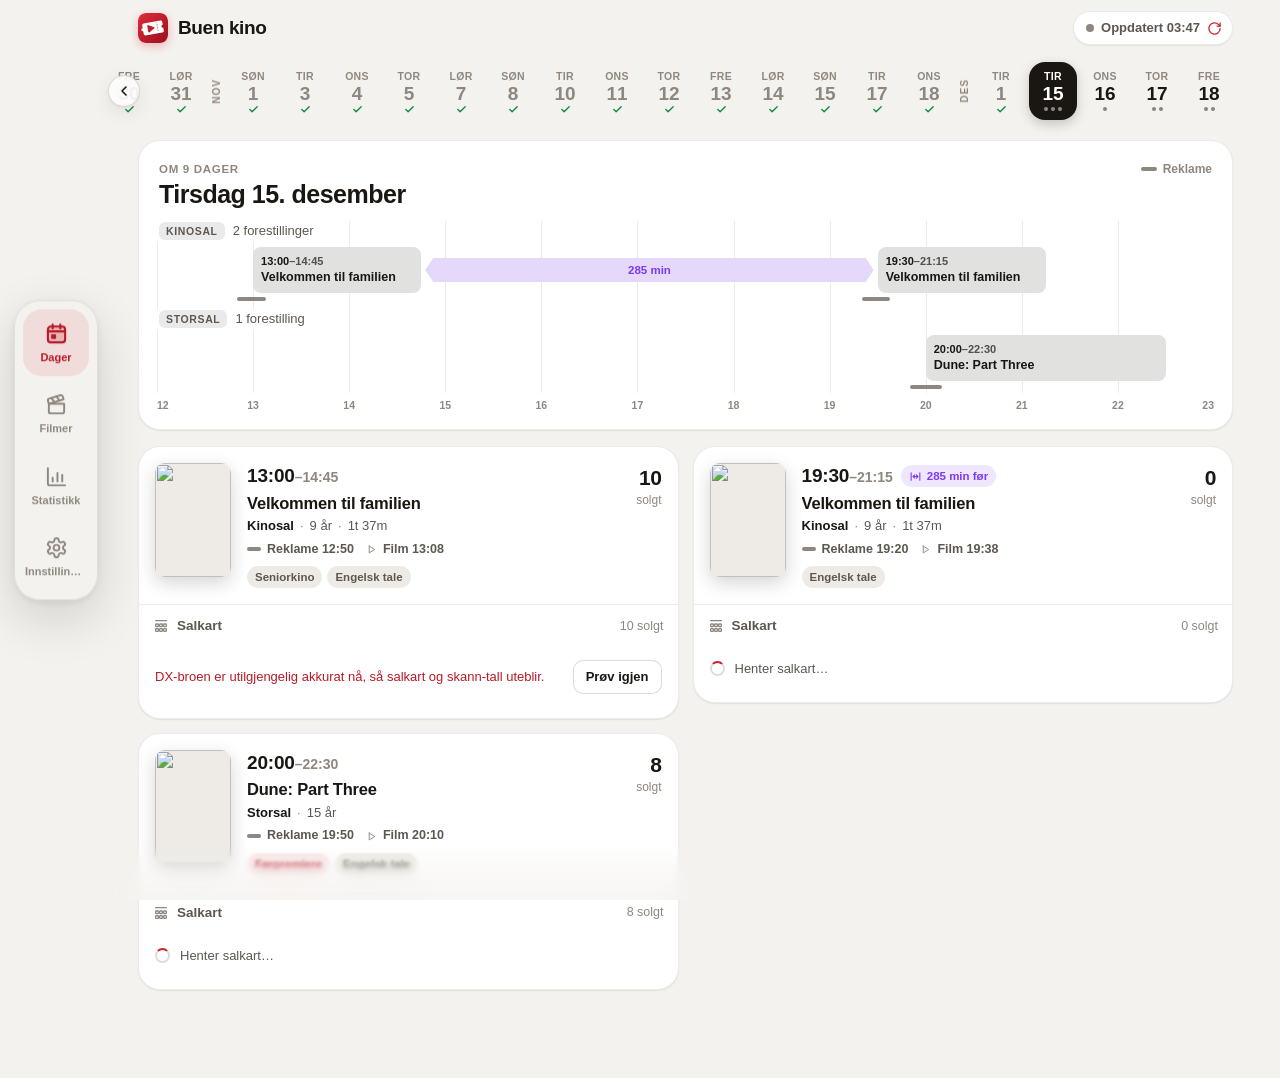
==== commit 4f4919d7: "Serve the app from t3lluz.com only The note about the new address is gone, and with it every link to" ====
--- a/public/index.html
+++ b/public/index.html
@@ -71,10 +71,6 @@
         </div>
       </header>
 
-      <!-- The warning sits right under the header on every tab and scrolls
-           away; the day strip below it sticks under the header on its own. -->
-      <section id="notice" class="notice pull-follow" role="note" aria-label="Informasjon" hidden></section>
-
       <div id="dayDock" class="day-dock pull-follow">
         <div id="dayBar" class="day-bar">
           <button id="jumpTodayBtn" class="jump-today" type="button" tabindex="-1" aria-hidden="true" data-i18n-aria="jumpTodayAria" aria-label="Gå til i dag">
@@ -187,9 +183,8 @@
 
     <!-- Server endpoints, all on t3lluz.com/CinemaInfo/api (server/main.ts):
          the DX bridge, film lookups, the prefetched live feed and staff
-         feedback. Served from t3lluz.com they are same-origin; from GitHub
-         Pages or the dev server they are cross-origin calls to the same
-         place. Without this block the app falls back to the Supabase Edge
+         feedback. Served from t3lluz.com they are same-origin; from the dev
+         server they are cross-origin calls to the same place. Without this block the app falls back to the Supabase Edge
          Functions and reads DX per showing. Details: deploy/server/README.md. -->
     <script>
       (() => {
--- a/public/css/styles.css
+++ b/public/css/styles.css
@@ -58,10 +58,6 @@
   --gap-ink: #7c3aed;
   --gap-soft: rgba(124, 58, 237, 0.12);
   /* GitHub's "note" colours, for the note above every tab. */
-  --note-fg: #0969da;
-  --note-line: #0969da;
-  --note-border: rgba(9, 105, 218, 0.26);
-  --note-bg: rgba(9, 105, 218, 0.06);
   --chart: #4b453f;
   --chart-soft: #cdc7c0;
   --seat-free: rgba(30, 24, 18, 0.32);
@@ -105,10 +101,6 @@
   --hold-soft: rgba(106, 165, 255, 0.15);
   --gap-ink: #b69cff;
   --gap-soft: rgba(182, 156, 255, 0.16);
-  --note-fg: #4493f8;
-  --note-line: #1f6feb;
-  --note-border: rgba(31, 111, 235, 0.4);
-  --note-bg: rgba(31, 111, 235, 0.1);
   --chart: #d9d4ce;
   --chart-soft: #4f4a45;
   --seat-free: rgba(255, 255, 255, 0.3);
@@ -722,113 +714,6 @@
     --hs-y: 36px;
     --hs-inset: -4px;
   }
-}
-
-/* —— Note ———————————————————————————————————————————————————————————
- * Styled after GitHub's [!NOTE] alert: a blue rule down the left, the
- * info icon and title in blue, the message in body text, inside a box so
- * it reads as one block on the page. Only on the old address.
- */
-.notice {
-  max-width: calc(var(--page-max) + var(--safe-left) + var(--safe-right));
-  margin: 0 auto;
-  padding: 4px calc(var(--pad) + var(--safe-right)) 8px calc(var(--pad) + var(--safe-left));
-}
-.notice-box {
-  position: relative;
-  padding: 10px 14px 11px 18px;
-  overflow: hidden;
-  border: 1px solid var(--note-border);
-  border-radius: var(--r-md);
-  background: var(--note-bg);
-  animation: rise 0.5s var(--ease) 0.1s both;
-}
-.notice-box::before {
-  content: "";
-  position: absolute;
-  top: 8px;
-  bottom: 8px;
-  left: 7px;
-  width: 4px;
-  border-radius: 2px;
-  background: var(--note-line);
-}
-.notice-title {
-  display: flex;
-  align-items: center;
-  gap: 8px;
-  width: 100%;
-  margin: 0;
-  padding: 0;
-  border: 0;
-  background: none;
-  font-size: 14px;
-  font-weight: 650;
-  line-height: 1;
-  text-align: left;
-  color: var(--note-fg);
-}
-/* The whole title line is the fold button: a bigger target than the
- * chevron, and the box's padding grows it to a full finger's height. */
-.notice-title::after {
-  content: "";
-  position: absolute;
-  inset: 0;
-}
-.notice-title-text {
-  flex: 1;
-  min-width: 0;
-  overflow: hidden;
-  white-space: nowrap;
-  text-overflow: ellipsis;
-  line-height: 1.25;
-}
-.notice-chev {
-  flex: none;
-  width: 17px;
-  height: 17px;
-  transition: transform 0.3s var(--ease);
-}
-.is-folded .notice-chev {
-  transform: rotate(-90deg);
-}
-/* Folding animates the rows of a one-cell grid from 1fr to 0fr, which
- * follows the content's real height without measuring it. */
-.notice-more {
-  display: grid;
-  grid-template-rows: 1fr;
-  transition: grid-template-rows 0.32s var(--ease);
-}
-.is-folded .notice-more {
-  grid-template-rows: 0fr;
-}
-.notice-inner {
-  min-height: 0;
-  overflow: hidden;
-  /* The link stays above the title's tap layer. */
-  position: relative;
-  z-index: 1;
-}
-.notice-icon {
-  flex: none;
-  width: 16px;
-  height: 16px;
-}
-.notice-body {
-  margin-top: 7px;
-  font-size: 13.5px;
-  line-height: 1.45;
-  color: var(--ink);
-}
-.notice-body + .notice-body {
-  margin-top: 4px;
-}
-.notice-link {
-  font-weight: 650;
-  color: var(--note-fg);
-  text-decoration: underline;
-  text-underline-offset: 2px;
-  overflow-wrap: anywhere;
 }
 
 /* —— App bar ———————————————————————————————————————————————————————— */
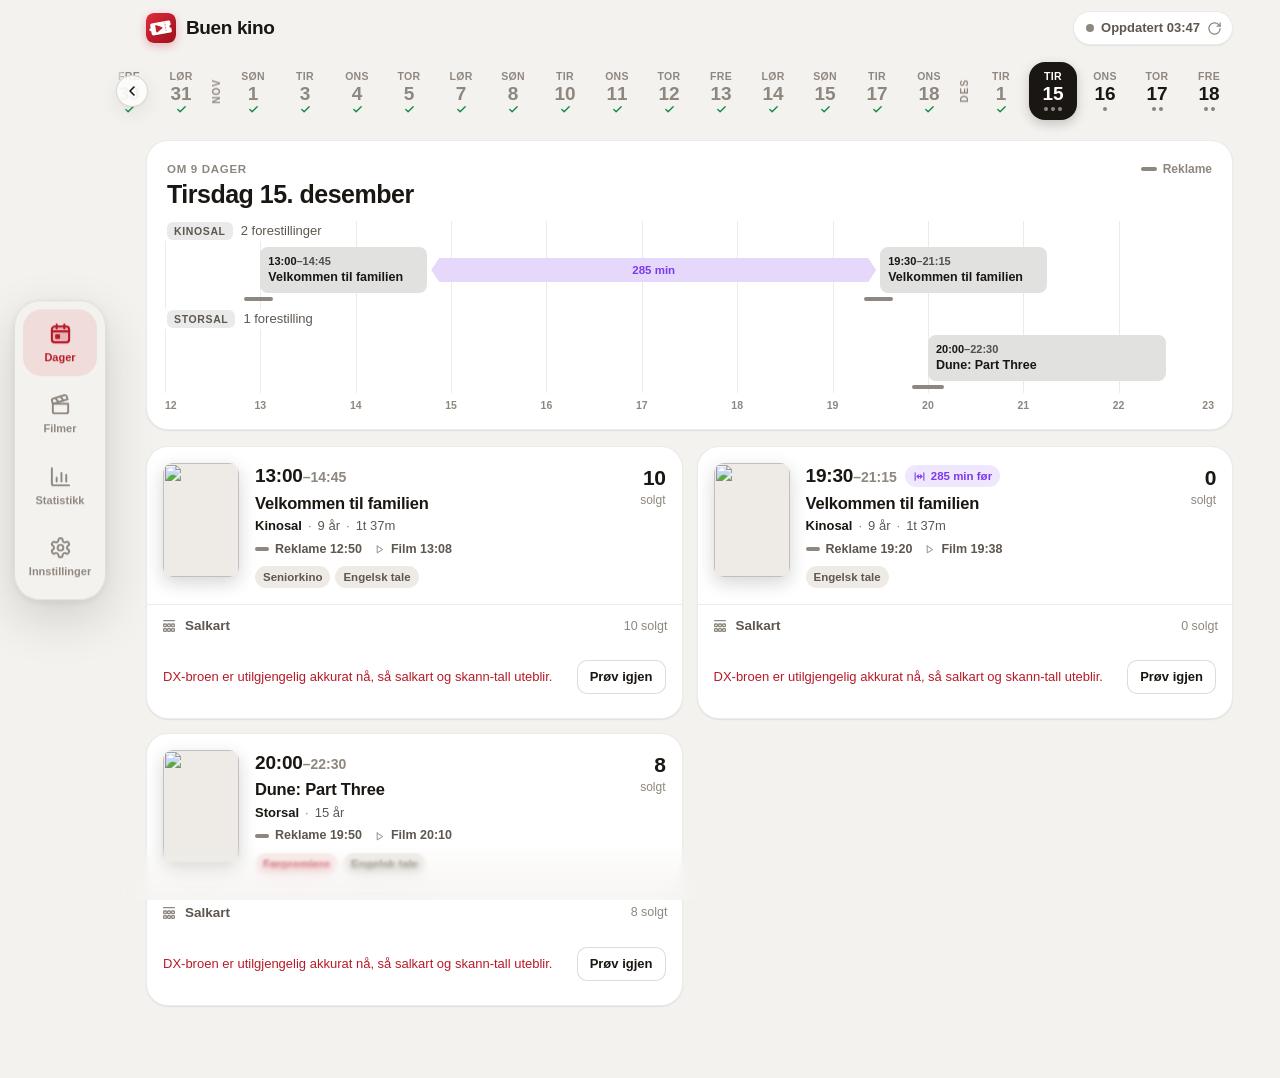
==== commit e262541d: "Round-one review fixes for quiet updates, and a few audit fixes Updates: update.sh named its token "" ====
--- a/public/index.html
+++ b/public/index.html
@@ -51,6 +51,8 @@
     <link rel="modulepreload" href="js/settings.js?v=dev" />
     <link rel="modulepreload" href="js/sheet.js?v=dev" />
     <link rel="modulepreload" href="js/ripple.js?v=dev" />
+    <link rel="modulepreload" href="js/live.js?v=dev" />
+    <link rel="modulepreload" href="js/feedback.js?v=dev" />
   </head>
   <body data-tab="day">
     <div id="app" class="app">
@@ -90,7 +92,7 @@
       </div>
 
       <main class="main pull-follow">
-        <section id="view-day" class="view view-day" aria-live="polite">
+        <section id="view-day" class="view view-day">
           <div id="pager" class="pager">
             <div id="dayPage" class="page">
               <div class="card skeleton-card is-hero" aria-hidden="true"><i></i><i></i><i></i></div>
--- a/public/css/styles.css
+++ b/public/css/styles.css
@@ -1538,16 +1538,30 @@
   line-height: 18px;
   text-transform: uppercase;
 }
+/* On a phone the caption rarely fits. The title gives way first, down to
+ * a few letters, so the countdown and the film start stay readable; only
+ * then does that part shorten too. */
 .tl-cap-state {
+  display: flex;
+  min-width: 0;
+  overflow: hidden;
+  font-variant-numeric: tabular-nums;
+}
+.tl-cap-state strong,
+.tl-cap-when {
   min-width: 0;
   overflow: hidden;
   text-overflow: ellipsis;
-  font-variant-numeric: tabular-nums;
 }
 .tl-cap-state strong {
+  flex: 0 1 auto;
+  min-width: min(6.5em, 45%);
   font-size: 13.5px;
   font-weight: 720;
   color: var(--ink);
+}
+.tl-cap-when {
+  flex: 0 0.001 auto;
 }
 .tl-cap > .pulse {
   margin: 0 -2px 0 2px;
@@ -4252,7 +4266,7 @@
   :root {
     --page-max: 1840px;
     --pad: 32px;
-    --rail-w: 84px;
+    --rail-w: 92px;
     --rail-space: calc(var(--rail-w) + 22px);
   }
   body {
